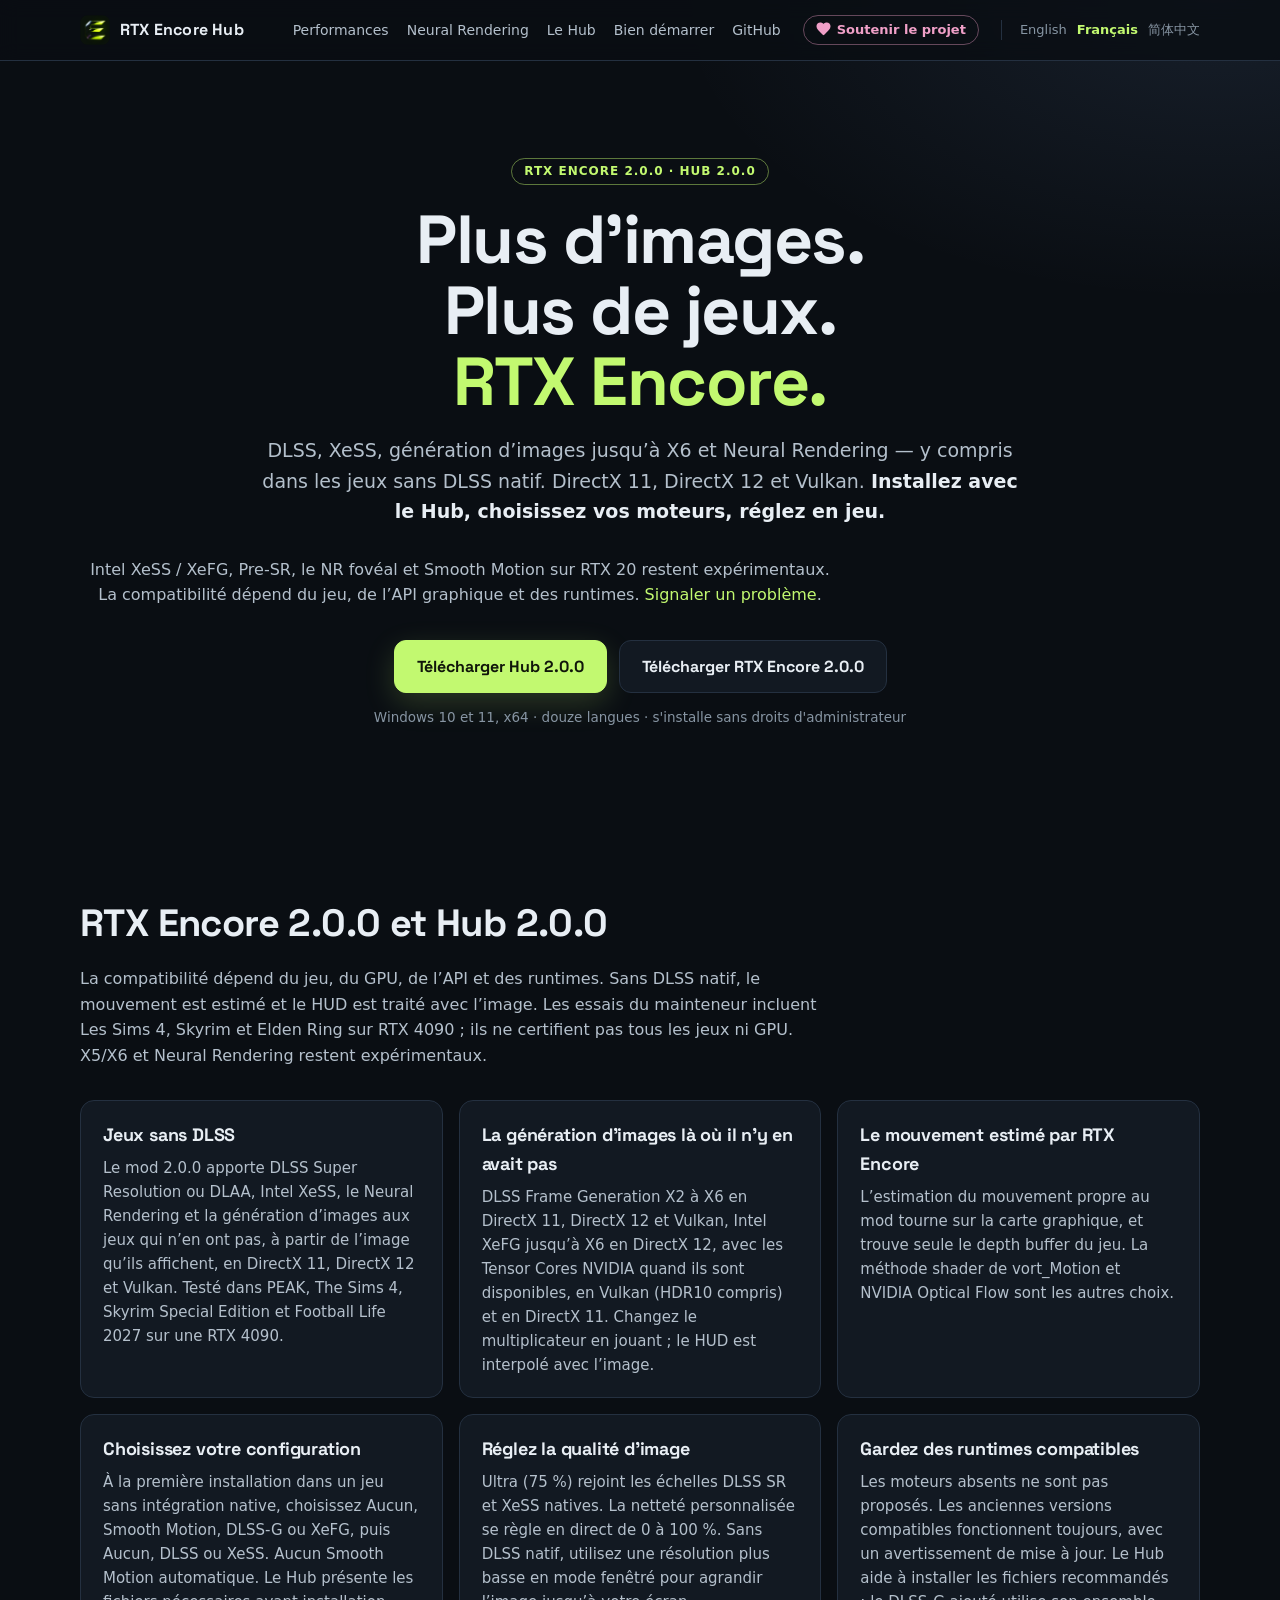
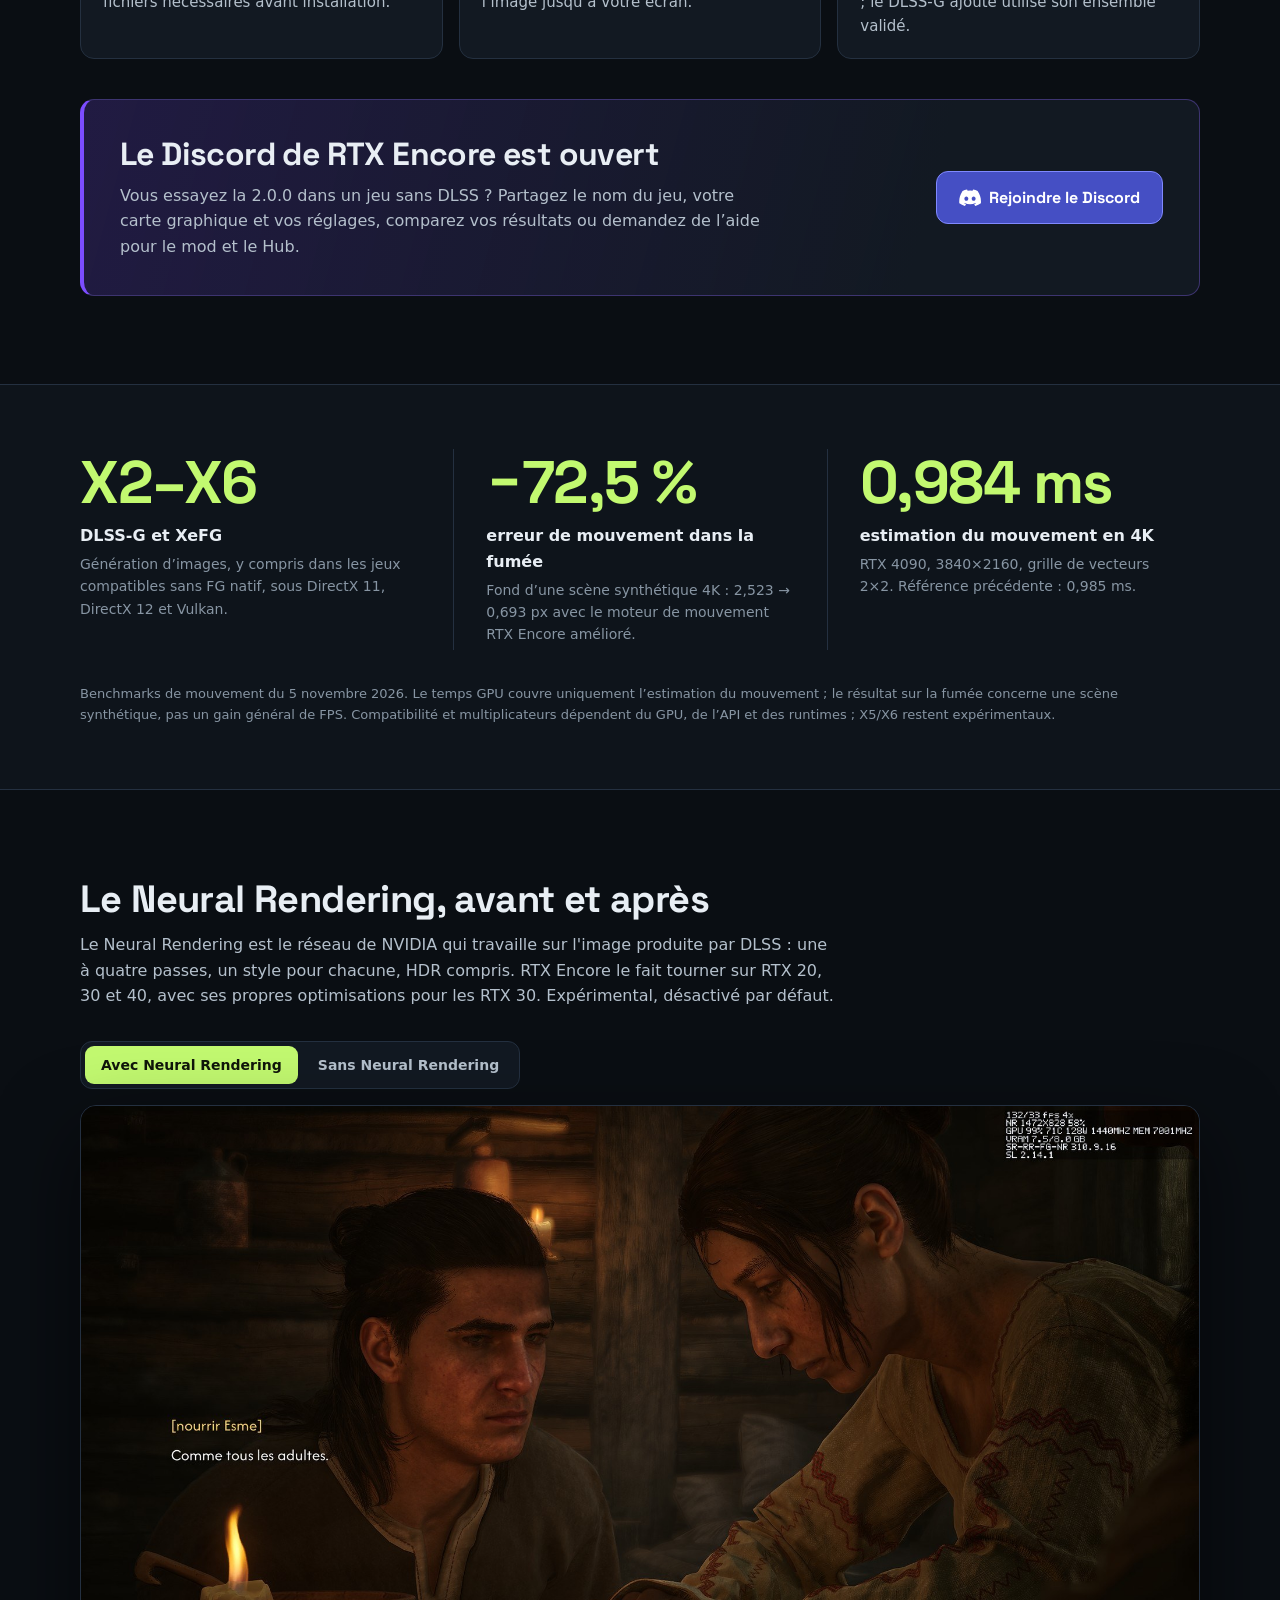
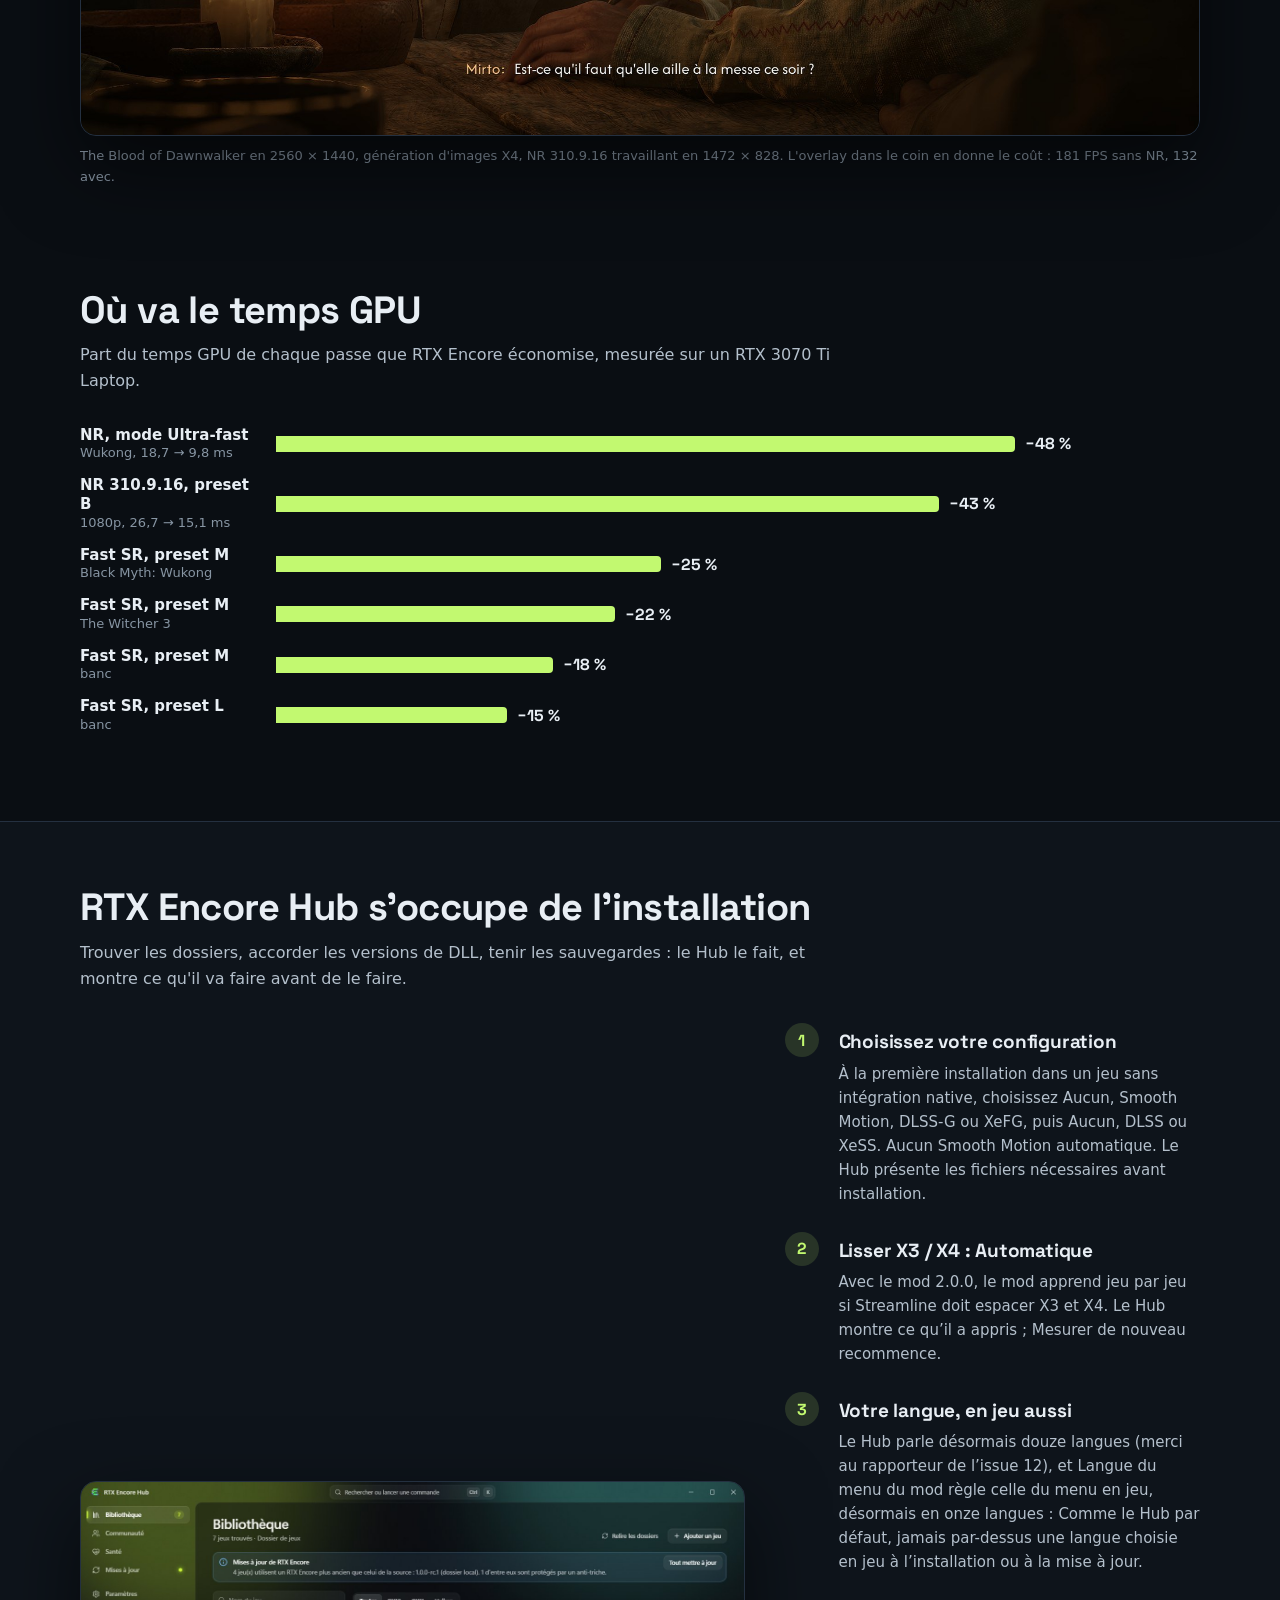
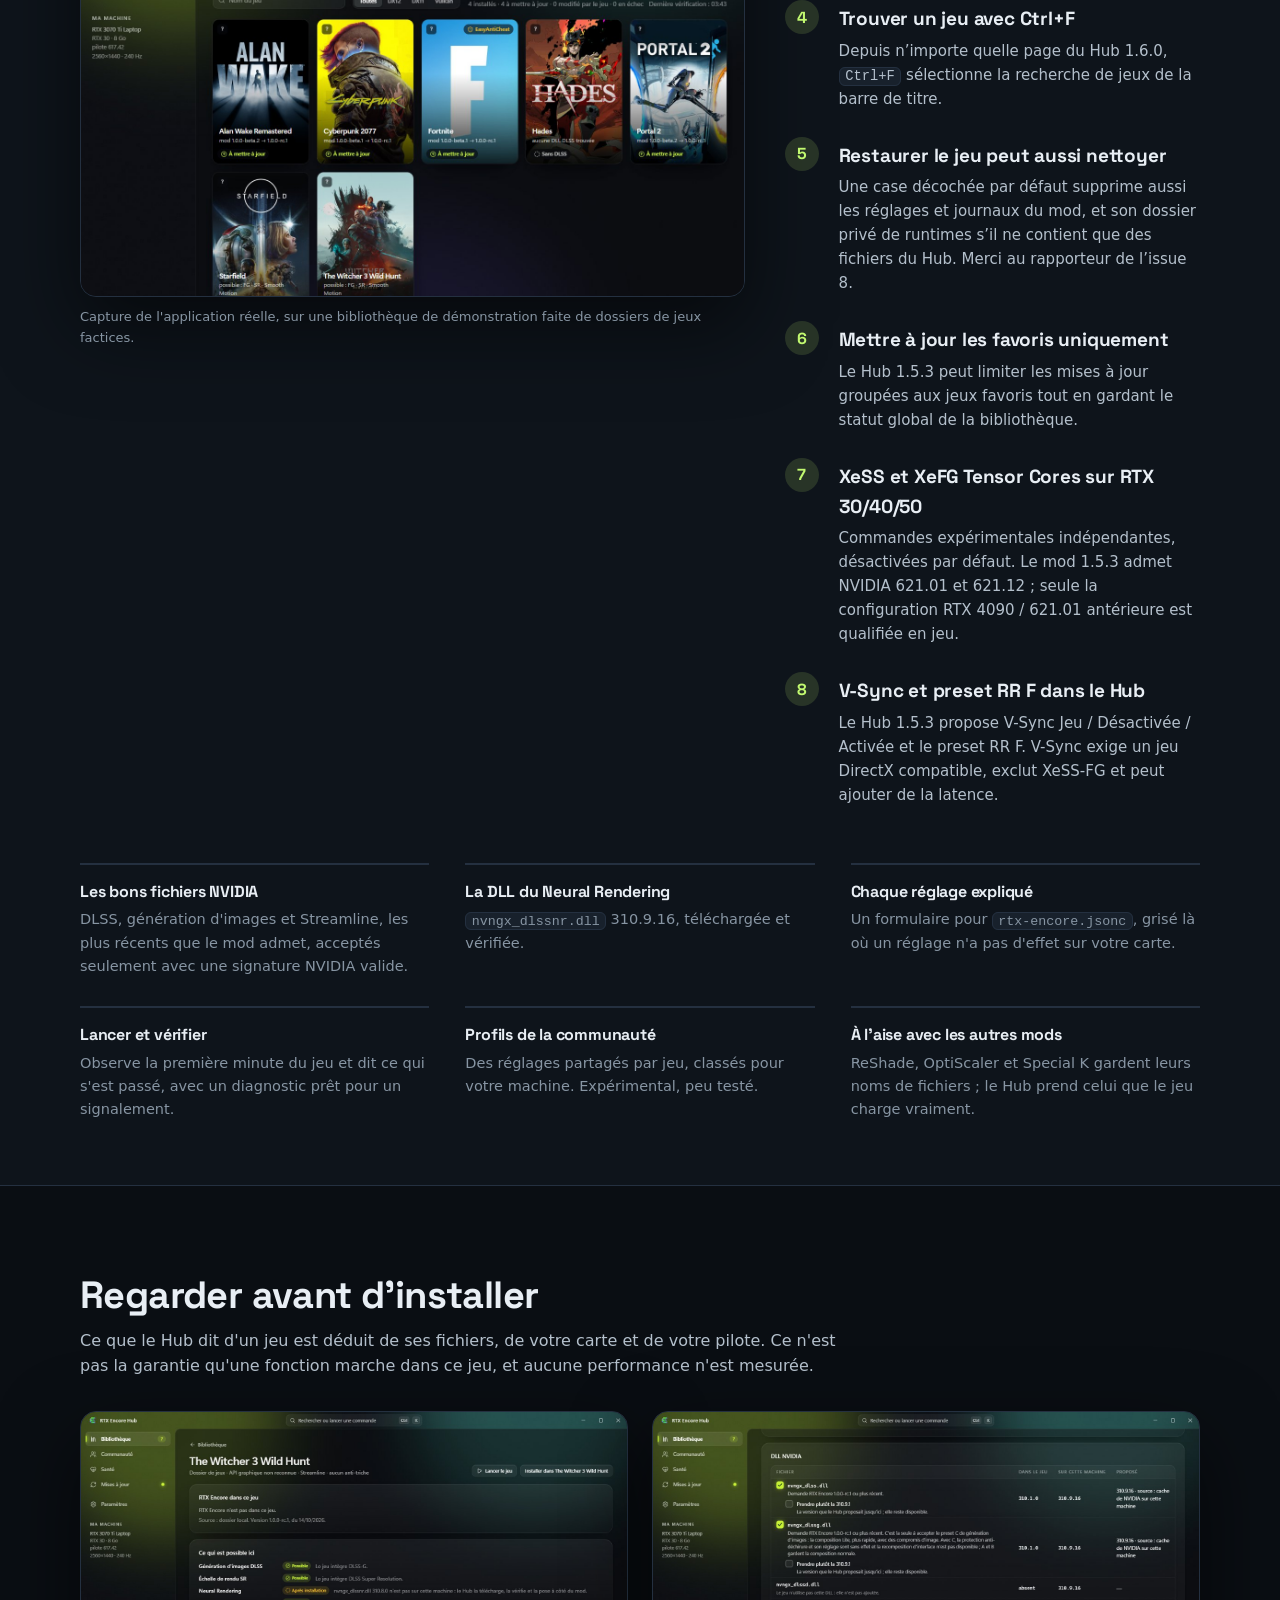
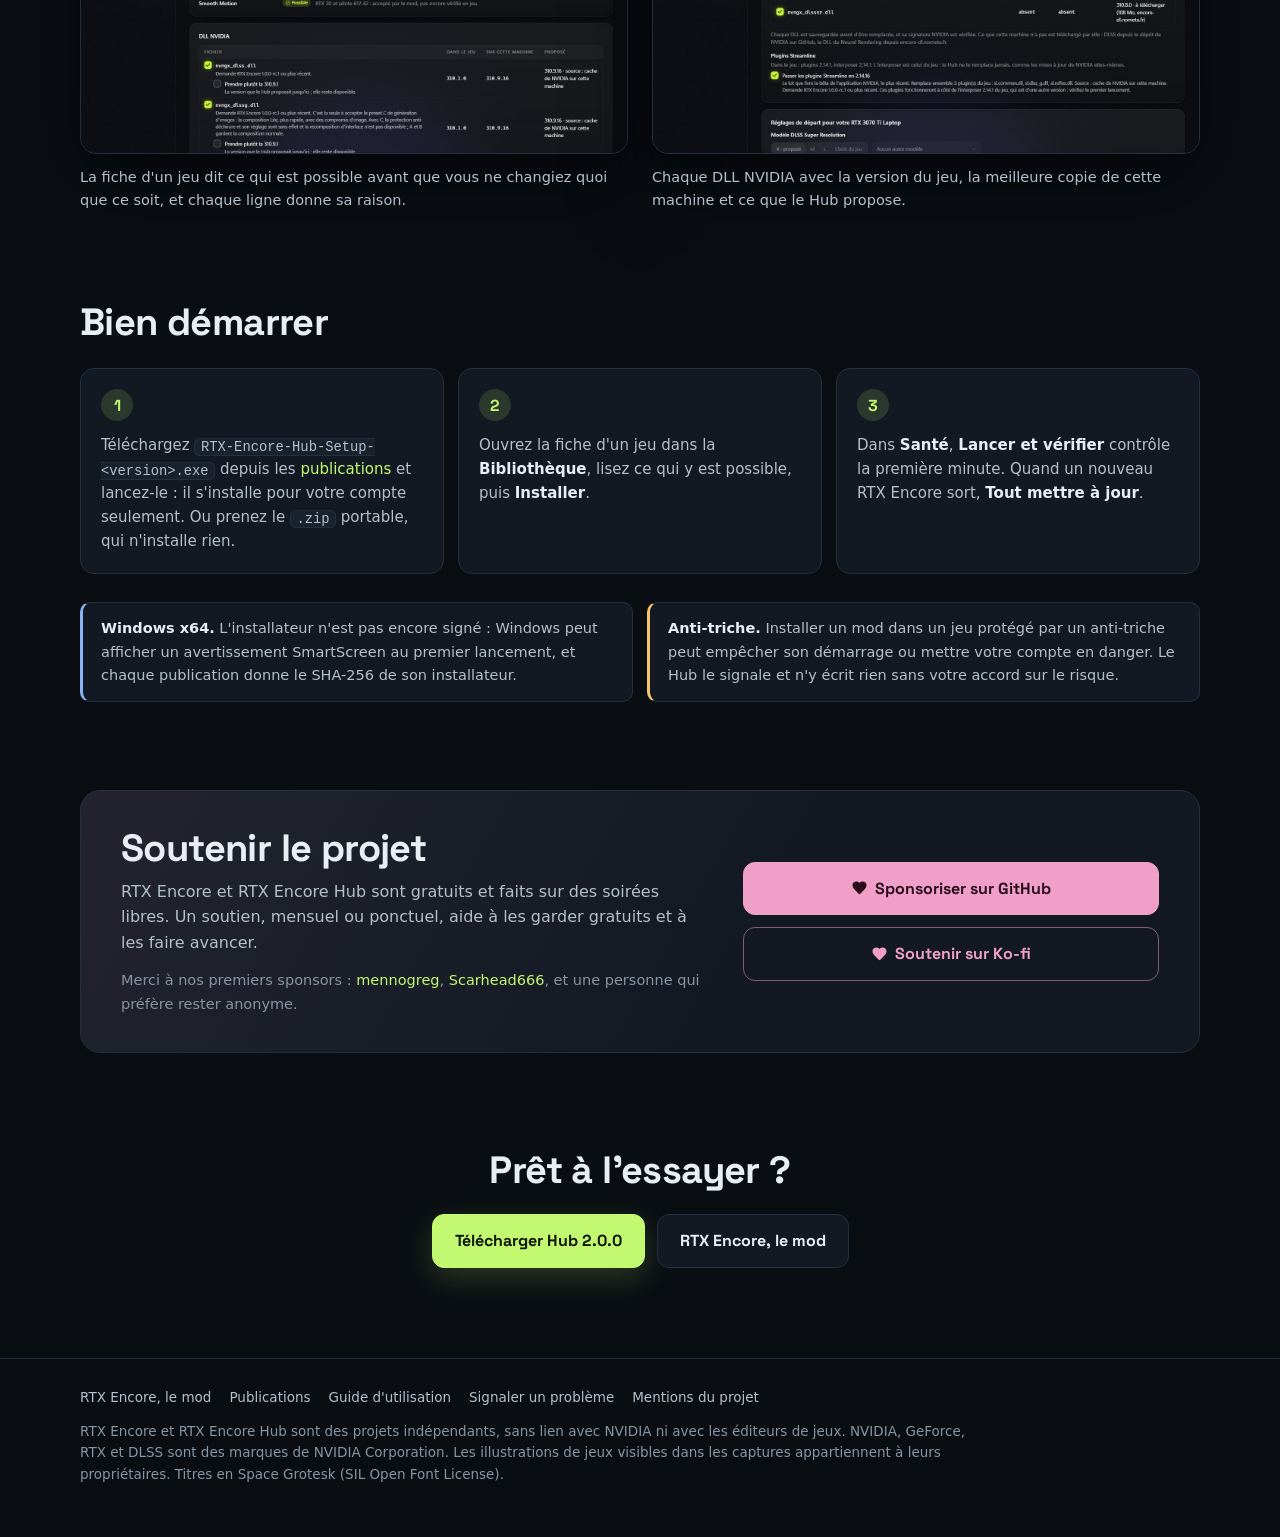
==== fr/index.html @ d3ed16f0 "Publish 2.0.0 site and current motion benchmarks" ====
<!doctype html>
<html lang="fr">
<head>
<meta charset="utf-8">
<meta name="viewport" content="width=device-width, initial-scale=1">
<title>RTX Encore 2.0.0 : DLSS, XeSS, Neural Rendering et génération d’images pour les jeux sans DLSS</title>
<meta name="description" content="RTX Encore 2.0.0 : DLSS, XeSS, Neural Rendering et génération d’images pour les jeux sans DLSS">
<link rel="canonical" href="https://silynometa.github.io/rtx-encore-hub/fr/">
<link rel="alternate" hreflang="en" href="https://silynometa.github.io/rtx-encore-hub/">
<link rel="alternate" hreflang="fr" href="https://silynometa.github.io/rtx-encore-hub/fr/">
<link rel="alternate" hreflang="zh-CN" href="https://silynometa.github.io/rtx-encore-hub/zh/">
<link rel="icon" href="../assets/favicon.ico" sizes="16x16 32x32 48x48">
<link rel="icon" type="image/png" sizes="64x64" href="../assets/logo-64.png">
<link rel="apple-touch-icon" href="../assets/apple-touch-icon.png">
<link rel="preload" href="../assets/space-grotesk.woff2" as="font" type="font/woff2" crossorigin>
<meta property="og:type" content="website">
<meta property="og:title" content="RTX Encore 2.0.0 : DLSS, XeSS, Neural Rendering et génération d’images pour les jeux sans DLSS">
<meta property="og:description" content="RTX Encore 2.0.0 : DLSS, XeSS, Neural Rendering et génération d’images pour les jeux sans DLSS">
<meta property="og:url" content="https://silynometa.github.io/rtx-encore-hub/fr/">
<meta property="og:image" content="https://silynometa.github.io/rtx-encore-hub/assets/social-card.png">
<meta property="og:image:width" content="1200">
<meta property="og:image:height" content="630">
<meta property="og:image:alt" content="RTX Encore Hub">
<meta name="twitter:card" content="summary_large_image">
<meta name="theme-color" content="#0a0e13">
<link rel="stylesheet" href="../assets/site.css">
</head>
<body>
<header class="nav"><div class="wrap">
<a class="brand" href="../fr/"><img src="../assets/logo-64.png" alt="" width="30" height="30">RTX Encore Hub</a>
<nav><a href="#perf">Performances</a><a href="#nr">Neural Rendering</a><a href="#hub">Le Hub</a><a href="#start">Bien démarrer</a><a href="https://github.com/SilyNoMeta/rtx-encore-hub">GitHub</a></nav>
<a class="nav-support" href="#support"><svg class="icon" viewBox="0 0 16 16" aria-hidden="true"><path d="M8 14.2 6.9 13.2C3 9.7.5 7.4.5 4.6.5 2.3 2.3.5 4.6.5c1.3 0 2.6.6 3.4 1.6C8.8 1.1 10.1.5 11.4.5c2.3 0 4.1 1.8 4.1 4.1 0 2.8-2.5 5.1-6.4 8.6L8 14.2Z"/></svg><span>Soutenir le projet</span></a>
<div class="langs"><a href="../" hreflang="en">English</a><a href="../fr/" hreflang="fr" aria-current="true">Français</a><a href="../zh/" hreflang="zh-CN">简体中文</a></div>
</div></header>

<main>
<div class="wrap hero">
<span class="badge">RTX Encore 2.0.0 · Hub 2.0.0</span>
<h1>Plus d’images.<br>Plus de jeux.<br><em>RTX Encore.</em></h1>
<p class="lead">DLSS, XeSS, génération d’images jusqu’à X6 et Neural Rendering — y compris dans les jeux sans DLSS natif. DirectX 11, DirectX 12 et Vulkan. <strong>Installez avec le Hub, choisissez vos moteurs, réglez en jeu.</strong></p>
<p class="sub">Intel XeSS / XeFG, Pre-SR, le NR fovéal et Smooth Motion sur RTX 20 restent expérimentaux. La compatibilité dépend du jeu, de l’API graphique et des runtimes. <a href="https://github.com/SilyNoMeta/rtx-encore/issues/new/choose">Signaler un problème</a>.</p>
<div class="actions"><a class="button primary" href="https://github.com/SilyNoMeta/rtx-encore-hub/releases/tag/v2.0.0">Télécharger Hub 2.0.0</a><a class="button" href="https://github.com/SilyNoMeta/rtx-encore/releases/tag/v2.0.0">Télécharger RTX Encore 2.0.0</a></div>
<p class="under">Windows 10 et 11, x64 · douze langues · s&#x27;installe sans droits d&#x27;administrateur</p>
</div>

<section class="news" id="features"><div class="wrap">
<h2>RTX Encore 2.0.0 et Hub 2.0.0</h2>
<p class="sub">La compatibilité dépend du jeu, du GPU, de l’API et des runtimes. Sans DLSS natif, le mouvement est estimé et le HUD est traité avec l’image. Les essais du mainteneur incluent Les Sims 4, Skyrim et Elden Ring sur RTX 4090 ; ils ne certifient pas tous les jeux ni GPU. X5/X6 et Neural Rendering restent expérimentaux.</p>
<div class="news-grid"><div class="card"><h3>Jeux sans DLSS</h3><p>Le mod 2.0.0 apporte DLSS Super Resolution ou DLAA, Intel XeSS, le Neural Rendering et la génération d’images aux jeux qui n’en ont pas, à partir de l’image qu’ils affichent, en DirectX 11, DirectX 12 et Vulkan. Testé dans PEAK, The Sims 4, Skyrim Special Edition et Football Life 2027 sur une RTX 4090.</p></div>
<div class="card"><h3>La génération d’images là où il n’y en avait pas</h3><p>DLSS Frame Generation X2 à X6 en DirectX 11, DirectX 12 et Vulkan, Intel XeFG jusqu’à X6 en DirectX 12, avec les Tensor Cores NVIDIA quand ils sont disponibles, en Vulkan (HDR10 compris) et en DirectX 11. Changez le multiplicateur en jouant ; le HUD est interpolé avec l’image.</p></div>
<div class="card"><h3>Le mouvement estimé par RTX Encore</h3><p>L’estimation du mouvement propre au mod tourne sur la carte graphique, et trouve seule le depth buffer du jeu. La méthode shader de vort_Motion et NVIDIA Optical Flow sont les autres choix.</p></div>
<div class="card"><h3>Choisissez votre configuration</h3><p>À la première installation dans un jeu sans intégration native, choisissez Aucun, Smooth Motion, DLSS-G ou XeFG, puis Aucun, DLSS ou XeSS. Aucun Smooth Motion automatique. Le Hub présente les fichiers nécessaires avant installation.</p></div>
<div class="card"><h3>Réglez la qualité d’image</h3><p>Ultra (75 %) rejoint les échelles DLSS SR et XeSS natives. La netteté personnalisée se règle en direct de 0 à 100 %. Sans DLSS natif, utilisez une résolution plus basse en mode fenêtré pour agrandir l’image jusqu’à votre écran.</p></div>
<div class="card"><h3>Gardez des runtimes compatibles</h3><p>Les moteurs absents ne sont pas proposés. Les anciennes versions compatibles fonctionnent toujours, avec un avertissement de mise à jour. Le Hub aide à installer les fichiers recommandés ; le DLSS-G ajouté utilise son ensemble validé.</p></div>
</div>
</div></section>

<section class="community wrap" aria-labelledby="community-title">
<div>
<h2 id="community-title">Le Discord de RTX Encore est ouvert</h2>
<p>Vous essayez la 2.0.0 dans un jeu sans DLSS ? Partagez le nom du jeu, votre carte graphique et vos réglages, comparez vos résultats ou demandez de l’aide pour le mod et le Hub.</p>
</div>
<a class="button discord" href="https://discord.gg/Zwmq4Xc2Br"><svg viewBox="0 0 24 24" width="22" height="22" fill="currentColor" aria-hidden="true"><path d="M20.317 4.37a19.8 19.8 0 0 0-4.885-1.515c-.21.38-.452.892-.62 1.3a18.2 18.2 0 0 0-5.42 0 14 14 0 0 0-.628-1.3 19.7 19.7 0 0 0-4.888 1.52C.785 8.95-.053 13.41.366 17.808a20 20 0 0 0 5.993 3.03c.484-.654.915-1.35 1.287-2.082a13 13 0 0 1-2.027-.966l.497-.386c3.908 1.82 8.16 1.82 12.022 0l.498.386a13 13 0 0 1-2.03.968c.372.73.802 1.427 1.287 2.08a20 20 0 0 0 5.995-3.03c.492-5.1-.84-9.52-3.571-13.438ZM8.02 15.1c-1.173 0-2.134-1.073-2.134-2.392s.94-2.394 2.134-2.394c1.205 0 2.155 1.083 2.134 2.394 0 1.32-.94 2.392-2.134 2.392Zm7.96 0c-1.173 0-2.134-1.073-2.134-2.392s.94-2.394 2.134-2.394c1.205 0 2.155 1.083 2.134 2.394 0 1.32-.93 2.392-2.134 2.392Z"/></svg>Rejoindre le Discord</a>
</section>

<section class="band" id="perf"><div class="wrap">
<div class="stats">
<div class="stat"><span class="figure">X2–X6</span><span class="unit">DLSS-G et XeFG</span><span class="context">Génération d’images, y compris dans les jeux compatibles sans FG natif, sous DirectX 11, DirectX 12 et Vulkan.</span></div>
<div class="stat"><span class="figure">−72,5 %</span><span class="unit">erreur de mouvement dans la fumée</span><span class="context">Fond d’une scène synthétique 4K : 2,523 → 0,693 px avec le moteur de mouvement RTX Encore amélioré.</span></div>
<div class="stat"><span class="figure">0,984 ms</span><span class="unit">estimation du mouvement en 4K</span><span class="context">RTX 4090, 3840×2160, grille de vecteurs 2×2. Référence précédente : 0,985 ms.</span></div>
</div>
<p class="stats-note">Benchmarks de mouvement du 5 novembre 2026. Le temps GPU couvre uniquement l’estimation du mouvement ; le résultat sur la fumée concerne une scène synthétique, pas un gain général de FPS. Compatibilité et multiplicateurs dépendent du GPU, de l’API et des runtimes ; X5/X6 restent expérimentaux.</p>
</div></section>

<section id="nr"><div class="wrap">
<h2>Le Neural Rendering, avant et après</h2>
<p class="sub">Le Neural Rendering est le réseau de NVIDIA qui travaille sur l&#x27;image produite par DLSS : une à quatre passes, un style pour chacune, HDR compris. RTX Encore le fait tourner sur RTX 20, 30 et 40, avec ses propres optimisations pour les RTX 30. Expérimental, désactivé par défaut.</p>
<div class="compare-nr">
<input type="radio" name="nr-view" id="nr-on" checked><input type="radio" name="nr-view" id="nr-off">
<div class="tabs"><label for="nr-on">Avec Neural Rendering</label><label for="nr-off">Sans Neural Rendering</label></div>
<div class="frames shot"><img class="on" src="../assets/nr-on.jpg" alt="Avec Neural Rendering" width="1920" height="1080" loading="lazy"><img class="off" src="../assets/nr-off.jpg" alt="Sans Neural Rendering" width="1920" height="1080" loading="lazy"></div>
<p class="caption">The Blood of Dawnwalker en 2560 × 1440, génération d&#x27;images X4, NR 310.9.16 travaillant en 1472 × 828. L&#x27;overlay dans le coin en donne le coût : 181 FPS sans NR, 132 avec.</p>
</div>
</div></section>

<section><div class="wrap">
<h2>Où va le temps GPU</h2>
<p class="sub">Part du temps GPU de chaque passe que RTX Encore économise, mesurée sur un RTX 3070 Ti Laptop.</p>
<div class="chart" role="img" aria-label="Graphique en barres du temps GPU économisé par optimisation, en pourcentage.">
<div class="c-row" title="NR, mode Ultra-fast, Wukong, 18,7 → 9,8 ms: −48 %"><div class="c-label"><span class="c-name">NR, mode Ultra-fast</span><span class="c-where">Wukong, 18,7 → 9,8 ms</span></div><div class="c-track"><span class="c-bar" style="width:80.0%"></span><span class="c-value">−48 %</span></div></div>
<div class="c-row" title="NR 310.9.16, preset B, 1080p, 26,7 → 15,1 ms: −43 %"><div class="c-label"><span class="c-name">NR 310.9.16, preset B</span><span class="c-where">1080p, 26,7 → 15,1 ms</span></div><div class="c-track"><span class="c-bar" style="width:71.7%"></span><span class="c-value">−43 %</span></div></div>
<div class="c-row" title="Fast SR, preset M, Black Myth: Wukong: −25 %"><div class="c-label"><span class="c-name">Fast SR, preset M</span><span class="c-where">Black Myth: Wukong</span></div><div class="c-track"><span class="c-bar" style="width:41.7%"></span><span class="c-value">−25 %</span></div></div>
<div class="c-row" title="Fast SR, preset M, The Witcher 3: −22 %"><div class="c-label"><span class="c-name">Fast SR, preset M</span><span class="c-where">The Witcher 3</span></div><div class="c-track"><span class="c-bar" style="width:36.7%"></span><span class="c-value">−22 %</span></div></div>
<div class="c-row" title="Fast SR, preset M, banc: −18 %"><div class="c-label"><span class="c-name">Fast SR, preset M</span><span class="c-where">banc</span></div><div class="c-track"><span class="c-bar" style="width:30.0%"></span><span class="c-value">−18 %</span></div></div>
<div class="c-row" title="Fast SR, preset L, banc: −15 %"><div class="c-label"><span class="c-name">Fast SR, preset L</span><span class="c-where">banc</span></div><div class="c-track"><span class="c-bar" style="width:25.0%"></span><span class="c-value">−15 %</span></div></div>
</div>
</div></section>

<section class="band" id="hub"><div class="wrap">
<h2>RTX Encore Hub s&#x27;occupe de l&#x27;installation</h2>
<p class="sub">Trouver les dossiers, accorder les versions de DLL, tenir les sauvegardes : le Hub le fait, et montre ce qu&#x27;il va faire avant de le faire.</p>
<div class="hub">
<figure><div class="shot"><img src="../assets/library.fr.jpg" alt="La bibliothèque du Hub, avec l&#x27;état de chaque installation et le bandeau des mises à jour" width="1440" height="900" loading="lazy"></div><figcaption>Capture de l&#x27;application réelle, sur une bibliothèque de démonstration faite de dossiers de jeux factices.</figcaption></figure>
<ol class="points">
<li><h3>Choisissez votre configuration</h3><p>À la première installation dans un jeu sans intégration native, choisissez Aucun, Smooth Motion, DLSS-G ou XeFG, puis Aucun, DLSS ou XeSS. Aucun Smooth Motion automatique. Le Hub présente les fichiers nécessaires avant installation.</p></li>
<li><h3>Lisser X3 / X4 : Automatique</h3><p>Avec le mod 2.0.0, le mod apprend jeu par jeu si Streamline doit espacer X3 et X4. Le Hub montre ce qu’il a appris ; Mesurer de nouveau recommence.</p></li>
<li><h3>Votre langue, en jeu aussi</h3><p>Le Hub parle désormais douze langues (merci au rapporteur de l’issue 12), et Langue du menu du mod règle celle du menu en jeu, désormais en onze langues : Comme le Hub par défaut, jamais par-dessus une langue choisie en jeu à l’installation ou à la mise à jour.</p></li>
<li><h3>Trouver un jeu avec Ctrl+F</h3><p>Depuis n’importe quelle page du Hub 1.6.0, <code>Ctrl+F</code> sélectionne la recherche de jeux de la barre de titre.</p></li>
<li><h3>Restaurer le jeu peut aussi nettoyer</h3><p>Une case décochée par défaut supprime aussi les réglages et journaux du mod, et son dossier privé de runtimes s’il ne contient que des fichiers du Hub. Merci au rapporteur de l’issue 8.</p></li>
<li><h3>Mettre à jour les favoris uniquement</h3><p>Le Hub 1.5.3 peut limiter les mises à jour groupées aux jeux favoris tout en gardant le statut global de la bibliothèque.</p></li>
<li><h3>XeSS et XeFG Tensor Cores sur RTX 30/40/50</h3><p>Commandes expérimentales indépendantes, désactivées par défaut. Le mod 1.5.3 admet NVIDIA 621.01 et 621.12 ; seule la configuration RTX 4090 / 621.01 antérieure est qualifiée en jeu.</p></li>
<li><h3>V-Sync et preset RR F dans le Hub</h3><p>Le Hub 1.5.3 propose V-Sync Jeu / Désactivée / Activée et le preset RR F. V-Sync exige un jeu DirectX compatible, exclut XeSS-FG et peut ajouter de la latence.</p></li>
</ol>
</div>
<div class="more">
<div><h3>Les bons fichiers NVIDIA</h3><p>DLSS, génération d'images et Streamline, les plus récents que le mod admet, acceptés seulement avec une signature NVIDIA valide.</p></div>
<div><h3>La DLL du Neural Rendering</h3><p><code>nvngx_dlssnr.dll</code> 310.9.16, téléchargée et vérifiée.</p></div>
<div><h3>Chaque réglage expliqué</h3><p>Un formulaire pour <code>rtx-encore.jsonc</code>, grisé là où un réglage n'a pas d'effet sur votre carte.</p></div>
<div><h3>Lancer et vérifier</h3><p>Observe la première minute du jeu et dit ce qui s'est passé, avec un diagnostic prêt pour un signalement.</p></div>
<div><h3>Profils de la communauté</h3><p>Des réglages partagés par jeu, classés pour votre machine. Expérimental, peu testé.</p></div>
<div><h3>À l&#x27;aise avec les autres mods</h3><p>ReShade, OptiScaler et Special K gardent leurs noms de fichiers ; le Hub prend celui que le jeu charge vraiment.</p></div>
</div>
</div></section>

<section id="look"><div class="wrap">
<h2>Regarder avant d&#x27;installer</h2>
<p class="sub">Ce que le Hub dit d&#x27;un jeu est déduit de ses fichiers, de votre carte et de votre pilote. Ce n&#x27;est pas la garantie qu&#x27;une fonction marche dans ce jeu, et aucune performance n&#x27;est mesurée.</p>
<div class="look">
<figure><div class="shot"><img src="../assets/game-inspection.fr.jpg" alt="La fiche d&#x27;un jeu dit ce qui est possible avant que vous ne changiez quoi que ce soit, et chaque ligne donne sa raison." width="1440" height="900" loading="lazy"></div><figcaption>La fiche d&#x27;un jeu dit ce qui est possible avant que vous ne changiez quoi que ce soit, et chaque ligne donne sa raison.</figcaption></figure>
<figure><div class="shot"><img src="../assets/nvidia-files.fr.jpg" alt="Chaque DLL NVIDIA avec la version du jeu, la meilleure copie de cette machine et ce que le Hub propose." width="1440" height="900" loading="lazy"></div><figcaption>Chaque DLL NVIDIA avec la version du jeu, la meilleure copie de cette machine et ce que le Hub propose.</figcaption></figure>
</div>
</div></section>

<section id="start"><div class="wrap">
<h2>Bien démarrer</h2>
<ol class="steps">
<li><span>Téléchargez <code>RTX-Encore-Hub-Setup-&lt;version&gt;.exe</code> depuis les <a href="https://github.com/SilyNoMeta/rtx-encore-hub/releases">publications</a> et lancez-le : il s'installe pour votre compte seulement. Ou prenez le <code>.zip</code> portable, qui n'installe rien.</span></li>
<li><span>Ouvrez la fiche d'un jeu dans la <strong>Bibliothèque</strong>, lisez ce qui y est possible, puis <strong>Installer</strong>.</span></li>
<li><span>Dans <strong>Santé</strong>, <strong>Lancer et vérifier</strong> contrôle la première minute. Quand un nouveau RTX Encore sort, <strong>Tout mettre à jour</strong>.</span></li>
</ol>
<div class="notes">
<div class="note "><strong>Windows x64.</strong> L'installateur n'est pas encore signé : Windows peut afficher un avertissement SmartScreen au premier lancement, et chaque publication donne le SHA-256 de son installateur.</div>
<div class="note warn"><strong>Anti-triche.</strong> Installer un mod dans un jeu protégé par un anti-triche peut empêcher son démarrage ou mettre votre compte en danger. Le Hub le signale et n'y écrit rien sans votre accord sur le risque.</div>
</div>
</div></section>

<section id="support"><div class="wrap">
<div class="support">
<div>
<h2>Soutenir le projet</h2>
<p>RTX Encore et RTX Encore Hub sont gratuits et faits sur des soirées libres. Un soutien, mensuel ou ponctuel, aide à les garder gratuits et à les faire avancer.</p>
<p class="thanks">Merci à nos premiers sponsors : <a href="https://github.com/mennogreg">mennogreg</a>, <a href="https://github.com/Scarhead666">Scarhead666</a>, et une personne qui préfère rester anonyme.</p>
</div>
<div class="support-actions"><a class="button sponsor" href="https://github.com/sponsors/SilyNoMeta"><svg class="icon" viewBox="0 0 16 16" aria-hidden="true"><path d="M8 14.2 6.9 13.2C3 9.7.5 7.4.5 4.6.5 2.3 2.3.5 4.6.5c1.3 0 2.6.6 3.4 1.6C8.8 1.1 10.1.5 11.4.5c2.3 0 4.1 1.8 4.1 4.1 0 2.8-2.5 5.1-6.4 8.6L8 14.2Z"/></svg>Sponsoriser sur GitHub</a><a class="button kofi" href="https://ko-fi.com/silynometa"><svg class="icon" viewBox="0 0 16 16" aria-hidden="true"><path d="M8 14.2 6.9 13.2C3 9.7.5 7.4.5 4.6.5 2.3 2.3.5 4.6.5c1.3 0 2.6.6 3.4 1.6C8.8 1.1 10.1.5 11.4.5c2.3 0 4.1 1.8 4.1 4.1 0 2.8-2.5 5.1-6.4 8.6L8 14.2Z"/></svg>Soutenir sur Ko-fi</a></div>
</div>
</div></section>

<div class="wrap cta">
<h2>Prêt à l&#x27;essayer ?</h2>
<div class="actions"><a class="button primary" href="https://github.com/SilyNoMeta/rtx-encore-hub/releases/tag/v2.0.0">Télécharger Hub 2.0.0</a><a class="button" href="https://github.com/SilyNoMeta/rtx-encore">RTX Encore, le mod</a></div>
</div>
</main>

<footer><div class="wrap">
<div class="links"><a href="https://github.com/SilyNoMeta/rtx-encore">RTX Encore, le mod</a><a href="https://github.com/SilyNoMeta/rtx-encore-hub/releases">Publications</a><a href="https://github.com/SilyNoMeta/rtx-encore-hub/blob/main/docs/USER-GUIDE.fr.md">Guide d&#x27;utilisation</a><a href="https://github.com/SilyNoMeta/rtx-encore-hub/issues/new/choose">Signaler un problème</a><a href="https://github.com/SilyNoMeta/rtx-encore-hub/blob/main/docs/NOTICES.fr.md">Mentions du projet</a></div>
<p>RTX Encore et RTX Encore Hub sont des projets indépendants, sans lien avec NVIDIA ni avec les éditeurs de jeux. NVIDIA, GeForce, RTX et DLSS sont des marques de NVIDIA Corporation. Les illustrations de jeux visibles dans les captures appartiennent à leurs propriétaires. Titres en Space Grotesk (SIL Open Font License).</p>
</div></footer>
</body>
</html>
---- assets/site.css ----
@font-face {
  font-family: "Space Grotesk";
  src: url("space-grotesk.woff2") format("woff2");
  font-weight: 300 700;
  font-display: swap;
  unicode-range: U+0000-00FF, U+0131, U+0152-0153, U+02BB-02BC, U+02C6, U+02DA, U+02DC, U+0304, U+0308, U+0329, U+2000-206F, U+20AC, U+2122, U+2191, U+2193, U+2212, U+2215, U+FEFF, U+FFFD;
}

:root {
  --bg: #0a0e13;
  --band: #0e141b;
  --panel: #121922;
  --panel-2: #18212c;
  --line: #243040;
  --ink: #e8eef4;
  --ink-2: #b4c0cc;
  --ink-3: #8795a3;
  --lime: #c2f970;
  --lime-ink: #10160a;
  --blue: #8ab4f8;
  --warn: #f5c56b;
  --radius: 14px;
  --display: "Space Grotesk", "Segoe UI", system-ui, -apple-system, "PingFang SC", "Microsoft YaHei", sans-serif;
}

* { box-sizing: border-box; }
html { scroll-behavior: smooth; }
body {
  margin: 0;
  background: radial-gradient(1200px 600px at 12% -10%, rgba(194, 249, 112, 0.13), transparent 60%),
    radial-gradient(900px 500px at 95% 0%, rgba(138, 180, 248, 0.10), transparent 60%), var(--bg);
  background-repeat: no-repeat;
  color: var(--ink);
  font: 16px/1.6 "Segoe UI", system-ui, -apple-system, "PingFang SC", "Microsoft YaHei", Roboto, sans-serif;
  -webkit-font-smoothing: antialiased;
}
a { color: var(--lime); text-decoration: none; }
a:hover { text-decoration: underline; }
img { max-width: 100%; height: auto; display: block; }
code { font: 0.92em/1.4 "Cascadia Mono", Consolas, monospace; background: var(--panel-2); border: 1px solid var(--line); border-radius: 6px; padding: 0.05em 0.4em; }
h1, h2, h3, .brand, .figure, .button { font-family: var(--display); }

.wrap { width: min(1120px, 100% - 40px); margin: 0 auto; }

.nav { position: sticky; top: 0; z-index: 5; backdrop-filter: blur(10px); background: rgba(10, 14, 19, 0.78); border-bottom: 1px solid var(--line); }
.nav .wrap { display: flex; align-items: center; gap: 22px; height: 60px; }
.brand { display: flex; align-items: center; gap: 10px; color: var(--ink); font-weight: 700; letter-spacing: 0.2px; white-space: nowrap; }
section[id] { scroll-margin-top: 64px; }
.brand:hover { text-decoration: none; }
.brand img { width: 30px; height: 30px; border-radius: 8px; }
.nav nav { display: flex; gap: 18px; margin-left: auto; flex-wrap: wrap; }
.nav nav a { color: var(--ink-2); font-size: 14px; }
.nav nav a:hover { color: var(--ink); text-decoration: none; }
.langs { display: flex; gap: 10px; font-size: 13px; white-space: nowrap; padding-left: 18px; border-left: 1px solid var(--line); }
.langs a { color: var(--ink-3); }
.langs a[aria-current="true"] { color: var(--lime); font-weight: 600; }

.hero { padding: 96px 0 72px; text-align: center; }
.badge { display: inline-block; border: 1px solid rgba(194, 249, 112, 0.45); color: var(--lime); border-radius: 999px; padding: 3px 12px; font-size: 12px; font-weight: 600; letter-spacing: 1px; text-transform: uppercase; }
.hero h1 { font-size: clamp(36px, 6.4vw, 68px); line-height: 1.04; margin: 20px auto 18px; letter-spacing: -1.5px; max-width: 980px; font-weight: 700; }
.hero h1 em { font-style: normal; color: var(--lime); }
.lead { color: var(--ink-2); font-size: clamp(16px, 2.2vw, 19px); max-width: 780px; margin: 0 auto 30px; }
.lead strong { color: var(--ink); }
.actions { display: flex; gap: 12px; justify-content: center; flex-wrap: wrap; }
.button { display: inline-flex; align-items: center; gap: 8px; border-radius: 12px; padding: 13px 22px; font-weight: 700; font-size: 16px; border: 1px solid var(--line); color: var(--ink); background: var(--panel); }
.button:hover { text-decoration: none; border-color: #3a4a5e; }
.button.primary { background: var(--lime); color: var(--lime-ink); border-color: var(--lime); box-shadow: 0 10px 30px rgba(194, 249, 112, 0.18); }
.button.primary:hover { filter: brightness(1.06); }
.under { color: var(--ink-3); font-size: 13.5px; margin-top: 14px; }
.shot { border: 1px solid var(--line); border-radius: 16px; overflow: hidden; box-shadow: 0 30px 80px rgba(0, 0, 0, 0.55); background: var(--panel); }
.caption, figcaption { color: var(--ink-3); font-size: 13px; margin-top: 10px; }

section { padding: 88px 0 0; }
section.band { background: var(--band); border-top: 1px solid var(--line); border-bottom: 1px solid var(--line); padding: 64px 0; margin-top: 88px; }
section.band + section { padding-top: 88px; }
.hero + section.band { margin-top: 0; }
h2 { font-size: clamp(26px, 3.6vw, 38px); line-height: 1.15; margin: 0 0 10px; letter-spacing: -0.6px; font-weight: 700; }
h3 { letter-spacing: -0.2px; }
.sub { color: var(--ink-2); margin: 0 0 32px; max-width: 760px; }

.community {
  display: flex;
  flex-wrap: wrap;
  align-items: center;
  justify-content: space-between;
  gap: 20px 32px;
  margin-top: 40px;
  padding: clamp(20px, 4vw, 36px);
  /* The violet of the logo's farthest echo (#7c4dff); the button keeps Discord's own colour. */
  border: 1px solid #3d3470;
  border-inline-start: 4px solid #7c4dff;
  border-radius: var(--radius);
  background: linear-gradient(105deg, rgba(124, 77, 255, 0.2), var(--panel) 75%);
}
.community > div { flex: 1 1 400px; }
.community h2 { font-size: clamp(23px, 3.2vw, 32px); }
.community p { color: var(--ink-2); margin: 0; max-width: 63ch; }
.button.discord { background: #454fc4; border-color: #8089ff; color: #fff; }
.button.discord:hover { background: #505bd1; border-color: #b4baff; }
.button.discord:focus-visible { outline: 2px solid #b4baff; outline-offset: 4px; }
.button.discord svg { flex: none; }

/* The figures: one strip, three numbers, no boxes. */
.stats { display: grid; grid-template-columns: repeat(3, 1fr); gap: 0; }
.stat { padding: 4px 32px; border-left: 1px solid var(--line); display: flex; flex-direction: column; }
.stat:first-child { border-left: 0; padding-left: 0; }
.figure { color: var(--lime); font-size: clamp(38px, 5.4vw, 60px); font-weight: 700; line-height: 1; letter-spacing: -1.5px; white-space: nowrap; }
.unit { color: var(--ink); font-weight: 600; margin-top: 10px; }
.context { color: var(--ink-3); font-size: 14px; margin-top: 4px; }
.stats-note { color: var(--ink-3); font-size: 13px; margin: 34px 0 0; }

/* Neural Rendering before and after: two radio buttons pick the frame, no script. */
.compare-nr > input { position: absolute; opacity: 0; pointer-events: none; }
.tabs { display: inline-flex; gap: 4px; padding: 4px; border: 1px solid var(--line); border-radius: 12px; background: var(--panel); margin-bottom: 16px; }
.tabs label { padding: 8px 16px; border-radius: 9px; color: var(--ink-2); font-weight: 600; font-size: 14px; cursor: pointer; }
#nr-on:checked ~ .tabs label[for="nr-on"], #nr-off:checked ~ .tabs label[for="nr-off"] { background: var(--lime); color: var(--lime-ink); }
#nr-on:focus-visible ~ .tabs label[for="nr-on"], #nr-off:focus-visible ~ .tabs label[for="nr-off"] { outline: 2px solid var(--blue); outline-offset: 2px; }
.frames { position: relative; }
.frames .off { position: absolute; inset: 0; width: 100%; height: 100%; object-fit: cover; opacity: 0; transition: opacity 0.25s; }
#nr-off:checked ~ .frames .off { opacity: 1; }
.frames.pending { aspect-ratio: 16 / 9; display: grid; place-items: center; border: 1px dashed var(--line); border-radius: 16px; color: var(--ink-3); background: repeating-linear-gradient(135deg, transparent 0 14px, rgba(255, 255, 255, 0.015) 14px 28px); }

/* The chart and what is new, side by side. */
.split { display: grid; grid-template-columns: 1.25fr 1fr; gap: 56px; align-items: start; }
.chart { display: grid; gap: 14px; }
.c-row { display: grid; grid-template-columns: 180px 1fr; gap: 16px; align-items: center; }
.c-label { display: flex; flex-direction: column; line-height: 1.3; }
.c-name { color: var(--ink); font-size: 15px; font-weight: 600; }
.c-where { color: var(--ink-3); font-size: 13px; }
.c-track { display: flex; align-items: center; gap: 10px; }
.c-bar { display: block; height: 16px; background: var(--lime); border-radius: 0 4px 4px 0; }
.c-value { color: var(--ink); font: 700 16px var(--display); white-space: nowrap; }
.c-row:hover .c-bar { background: #d6ff9c; }
.news h2 { margin-bottom: 20px; }
.news-grid { display: grid; grid-template-columns: repeat(3, minmax(0, 1fr)); gap: 16px; }
.news-grid .card + .card { margin-top: 0; }
.card { border: 1px solid var(--line); border-radius: var(--radius); background: var(--panel); padding: 20px 22px; }
.card + .card { margin-top: 14px; }
.card h3 { margin: 0 0 6px; font-size: 18px; }
.card p { margin: 0; color: var(--ink-2); font-size: 15px; }
.card b, .points b { color: var(--lime); font-weight: 600; }

/* The Hub: its capture large, three points beside it, the rest as a plain list. */
.hub { display: grid; grid-template-columns: 1.6fr 1fr; gap: 40px; align-items: center; }
.hub figure { margin: 0; }
.points { list-style: none; counter-reset: point; margin: 0; padding: 0; display: grid; gap: 26px; }
.points li { counter-increment: point; display: grid; grid-template-columns: 40px 1fr; column-gap: 14px; }
.points li::before { content: counter(point); grid-row: span 2; display: grid; place-items: center; width: 34px; height: 34px; border-radius: 50%; background: rgba(194, 249, 112, 0.14); color: var(--lime); font: 700 16px var(--display); }
.points h3 { margin: 4px 0 4px; font-size: 19px; }
.points p { margin: 0; color: var(--ink-2); font-size: 15px; }
.more { display: grid; grid-template-columns: repeat(3, 1fr); gap: 28px 36px; margin-top: 56px; }
.more div { border-top: 2px solid var(--line); padding-top: 14px; }
.more h3 { margin: 0 0 4px; font-size: 16px; }
.more p { margin: 0; color: var(--ink-3); font-size: 14.5px; }

.look { display: grid; grid-template-columns: 1fr 1fr; gap: 24px; }
.look figure { margin: 0; }
.look figcaption { color: var(--ink-2); font-size: 14.5px; margin-top: 12px; }

.steps { counter-reset: step; display: grid; grid-template-columns: repeat(3, 1fr); gap: 14px; padding: 0; margin: 24px 0 0; list-style: none; }
.steps li { counter-increment: step; border: 1px solid var(--line); border-radius: var(--radius); background: var(--panel); padding: 20px; color: var(--ink-2); font-size: 15px; }
.steps li::before { content: counter(step); display: grid; place-items: center; width: 32px; height: 32px; margin-bottom: 12px; border-radius: 50%; background: rgba(194, 249, 112, 0.14); color: var(--lime); font: 700 16px var(--display); }
.steps strong { color: var(--ink); }

.notes { display: grid; grid-template-columns: repeat(auto-fit, minmax(300px, 1fr)); gap: 14px; margin-top: 28px; }
.note { border: 1px solid var(--line); border-left: 3px solid var(--blue); border-radius: 10px; background: var(--panel); padding: 14px 18px; color: var(--ink-2); font-size: 14.5px; }
.note.warn { border-left-color: var(--warn); }
.note strong { color: var(--ink); }

/* Support: the sponsor pill in the bar, and one panel before the last call. */
.icon { width: 15px; height: 15px; fill: currentColor; flex: none; }
.nav-support { display: inline-flex; align-items: center; gap: 6px; color: #f0a0c8; border: 1px solid rgba(240, 160, 200, 0.4); border-radius: 999px; padding: 4px 12px; font-size: 13px; font-weight: 600; white-space: nowrap; }
.nav-support:hover { text-decoration: none; background: rgba(240, 160, 200, 0.1); }
.support { display: grid; grid-template-columns: 1.4fr 1fr; gap: 40px; align-items: center; border: 1px solid var(--line); border-radius: 20px; padding: 36px 40px; background: linear-gradient(120deg, rgba(240, 160, 200, 0.08), transparent 60%), var(--panel); }
.support h2 { margin-bottom: 8px; }
.support p { margin: 0; color: var(--ink-2); }
.support .thanks { margin-top: 14px; color: var(--ink-3); font-size: 14.5px; }
.support .thanks strong { color: var(--ink); }
.support-actions { display: flex; flex-direction: column; gap: 12px; }
.support-actions .button { justify-content: center; }
.button.sponsor { background: #f0a0c8; border-color: #f0a0c8; color: #2a0d1c; }
.button.kofi { background: transparent; border-color: rgba(240, 160, 200, 0.5); color: #f0a0c8; }
.button.sponsor:hover, .button.kofi:hover { filter: brightness(1.08); }

.cta { text-align: center; padding: 96px 0 30px; }
.cta h2 { margin-bottom: 22px; }

footer { border-top: 1px solid var(--line); margin-top: 60px; padding: 28px 0 46px; color: var(--ink-3); font-size: 13.5px; }
footer .links { display: flex; flex-wrap: wrap; gap: 8px 18px; margin-bottom: 12px; }
footer .links a { color: var(--ink-2); }
footer p { margin: 6px 0; max-width: 900px; }

@media (max-width: 920px) {
  .news-grid { grid-template-columns: repeat(2, minmax(0, 1fr)); }
  .split, .hub, .support { grid-template-columns: 1fr; gap: 28px; }
  .support { padding: 28px 24px; }
  .more { grid-template-columns: repeat(2, 1fr); }
  .steps { grid-template-columns: 1fr; }
}

@media (max-width: 720px) {
  .news-grid { grid-template-columns: 1fr; }
  .nav nav { display: none; }
  .nav .wrap { gap: 10px; }
  .brand { gap: 8px; font-size: 15px; }
  .langs { gap: 8px; font-size: 12px; }
  .nav-support { margin-left: auto; padding: 4px 9px; }
  .nav-support span { display: none; }
  .langs { border-left: 0; padding-left: 0; }
  .hero { padding: 56px 0 48px; }
  section { padding-top: 64px; }
  section.band { margin-top: 64px; padding: 44px 0; }
  .stats { grid-template-columns: 1fr; gap: 28px; }
  .stat { border-left: 0; padding: 0; }
  .look, .more { grid-template-columns: 1fr; }
  .tabs { display: flex; }
  .tabs label { flex: 1; text-align: center; padding: 8px 10px; }
  .c-row { grid-template-columns: 128px 1fr; gap: 12px; }
  .c-name { font-size: 14px; }
  .c-where { font-size: 12.5px; }
  .frames.pending { padding: 20px; text-align: center; }
}

@media (max-width: 400px) {
  .nav-support { display: none; }
  .langs { margin-left: auto; }
}
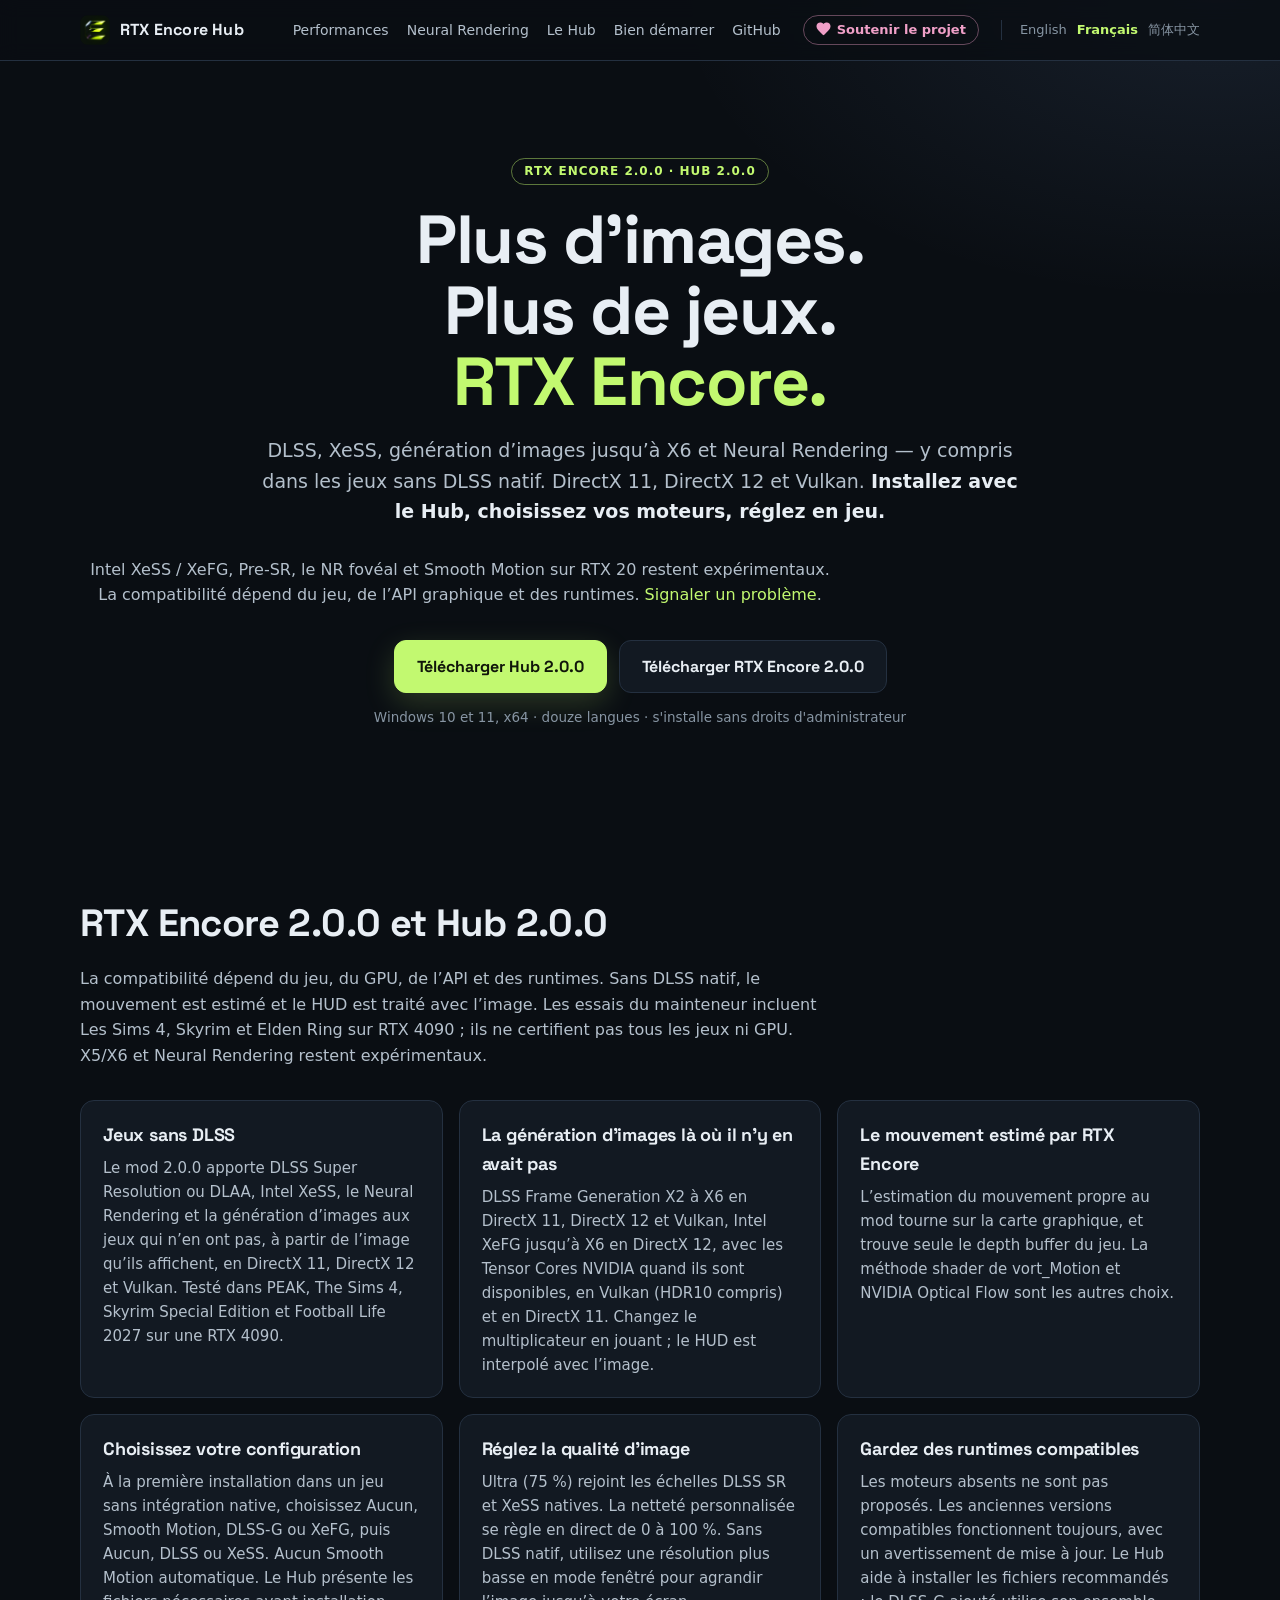
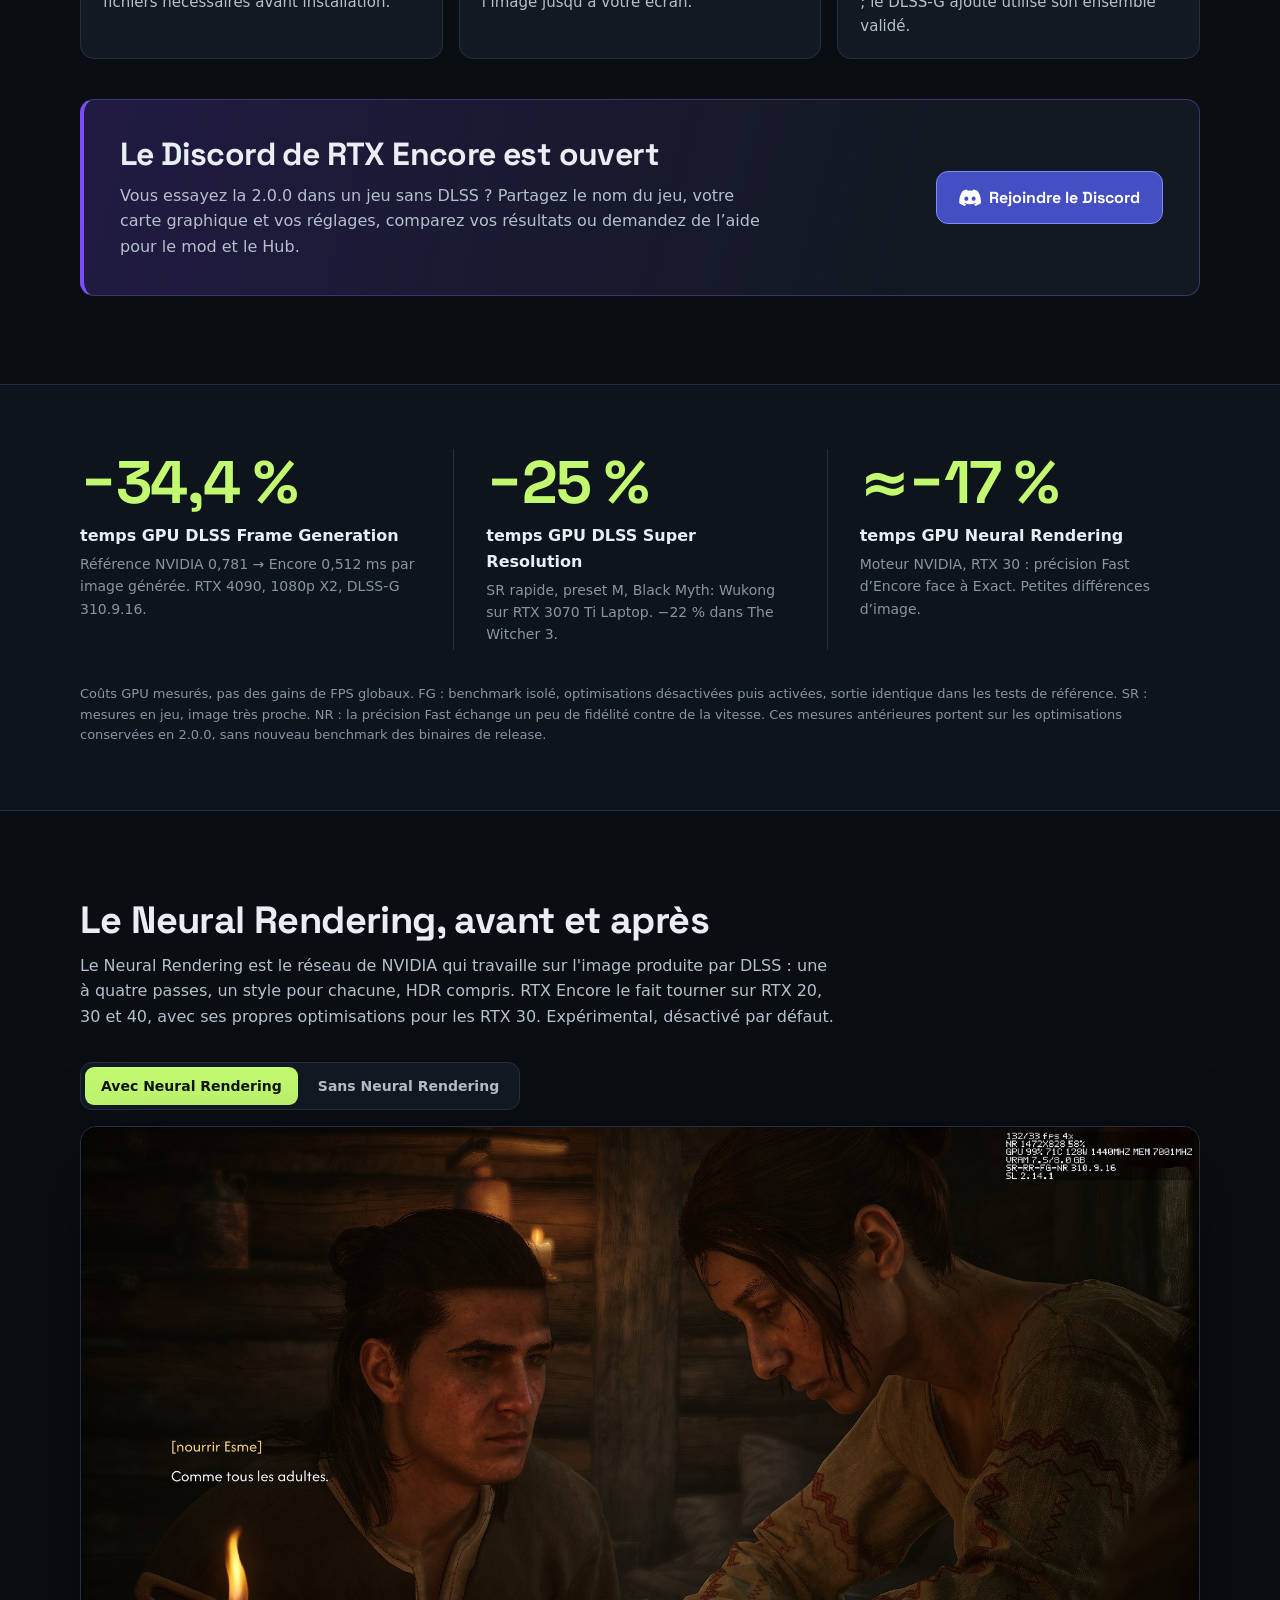
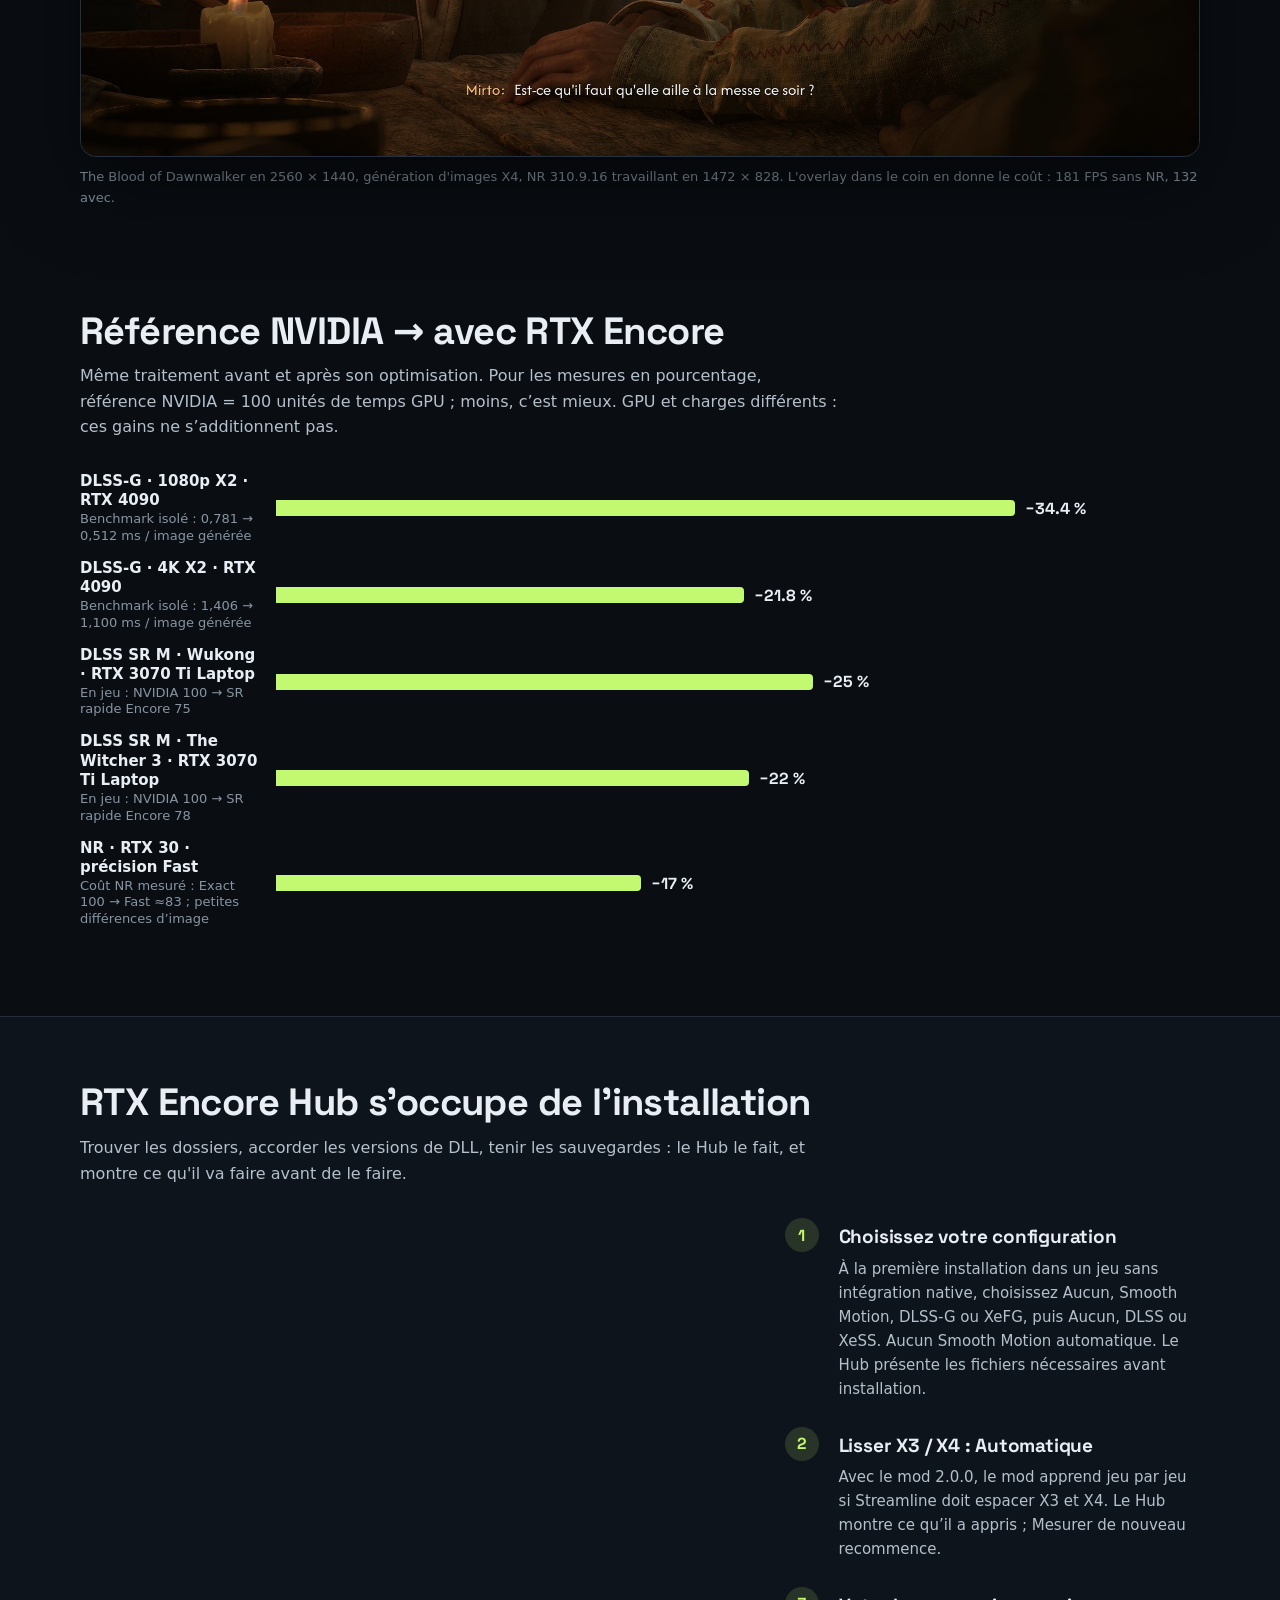
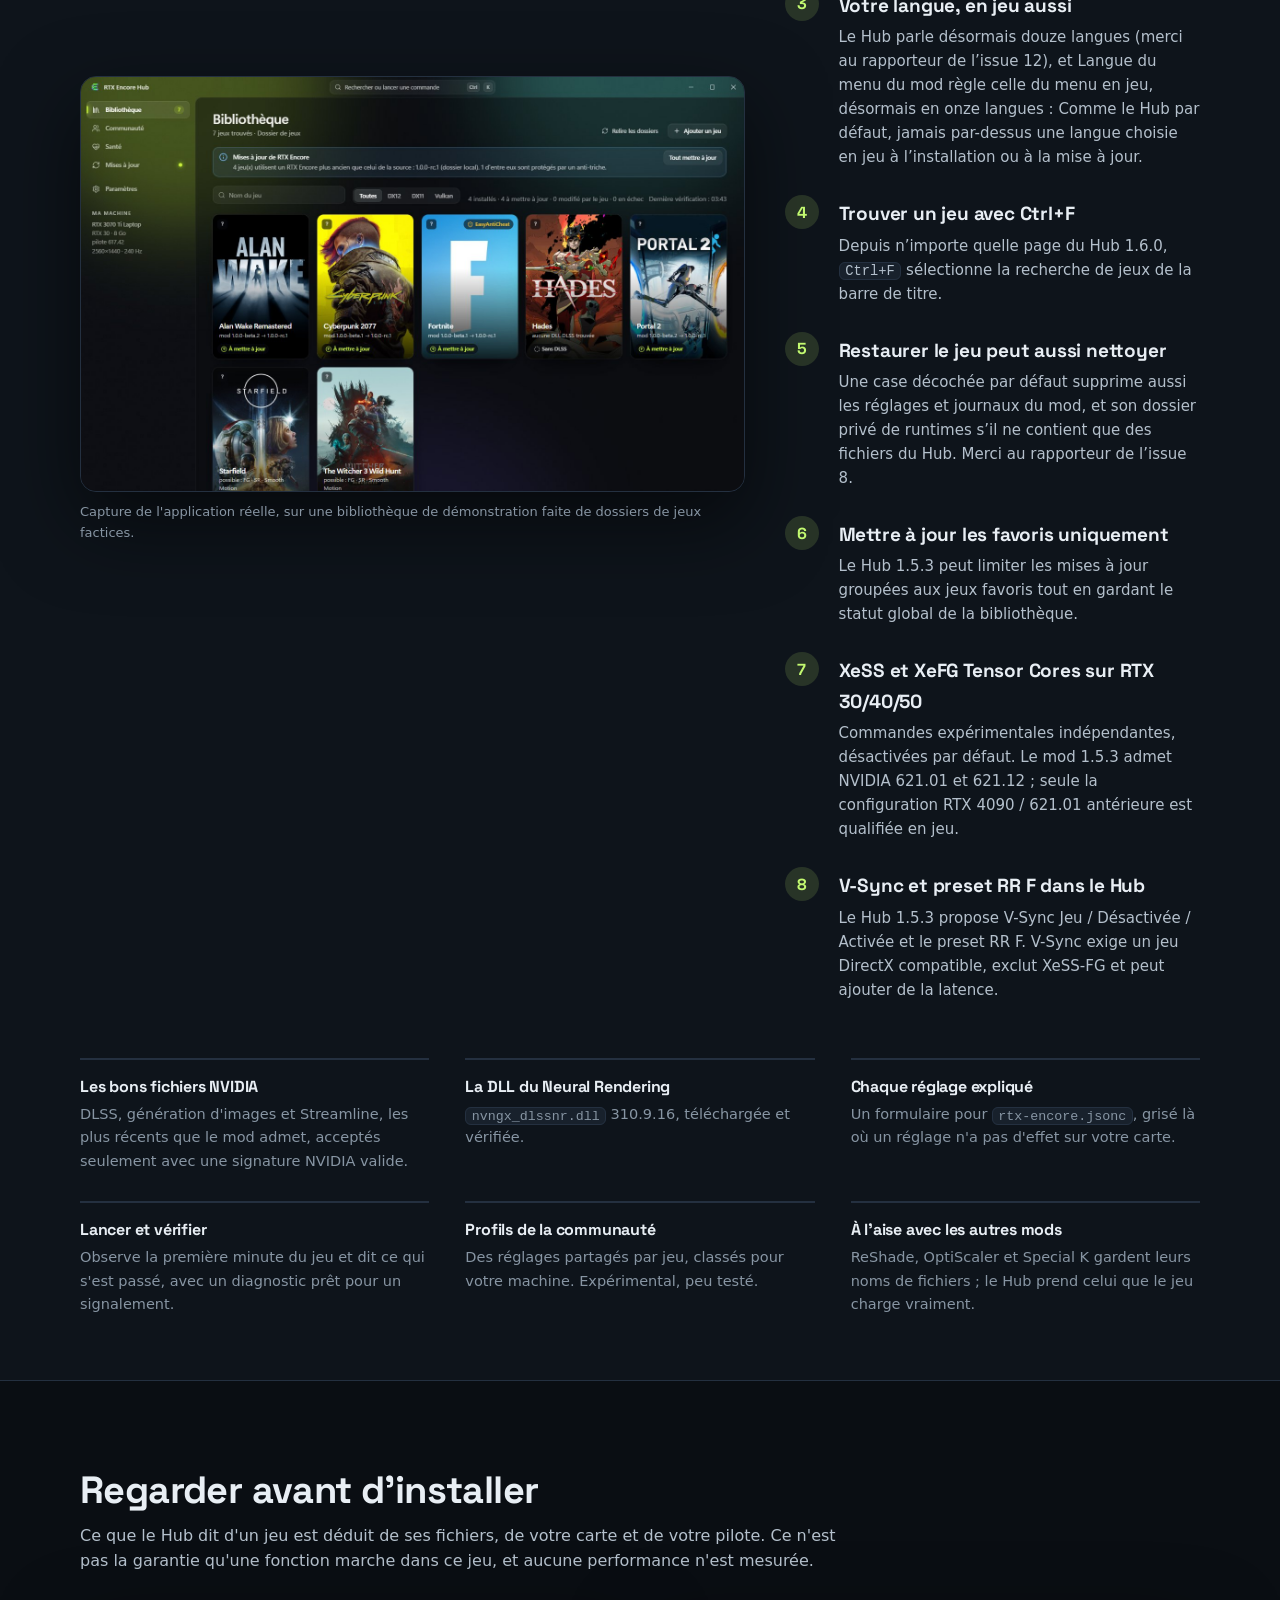
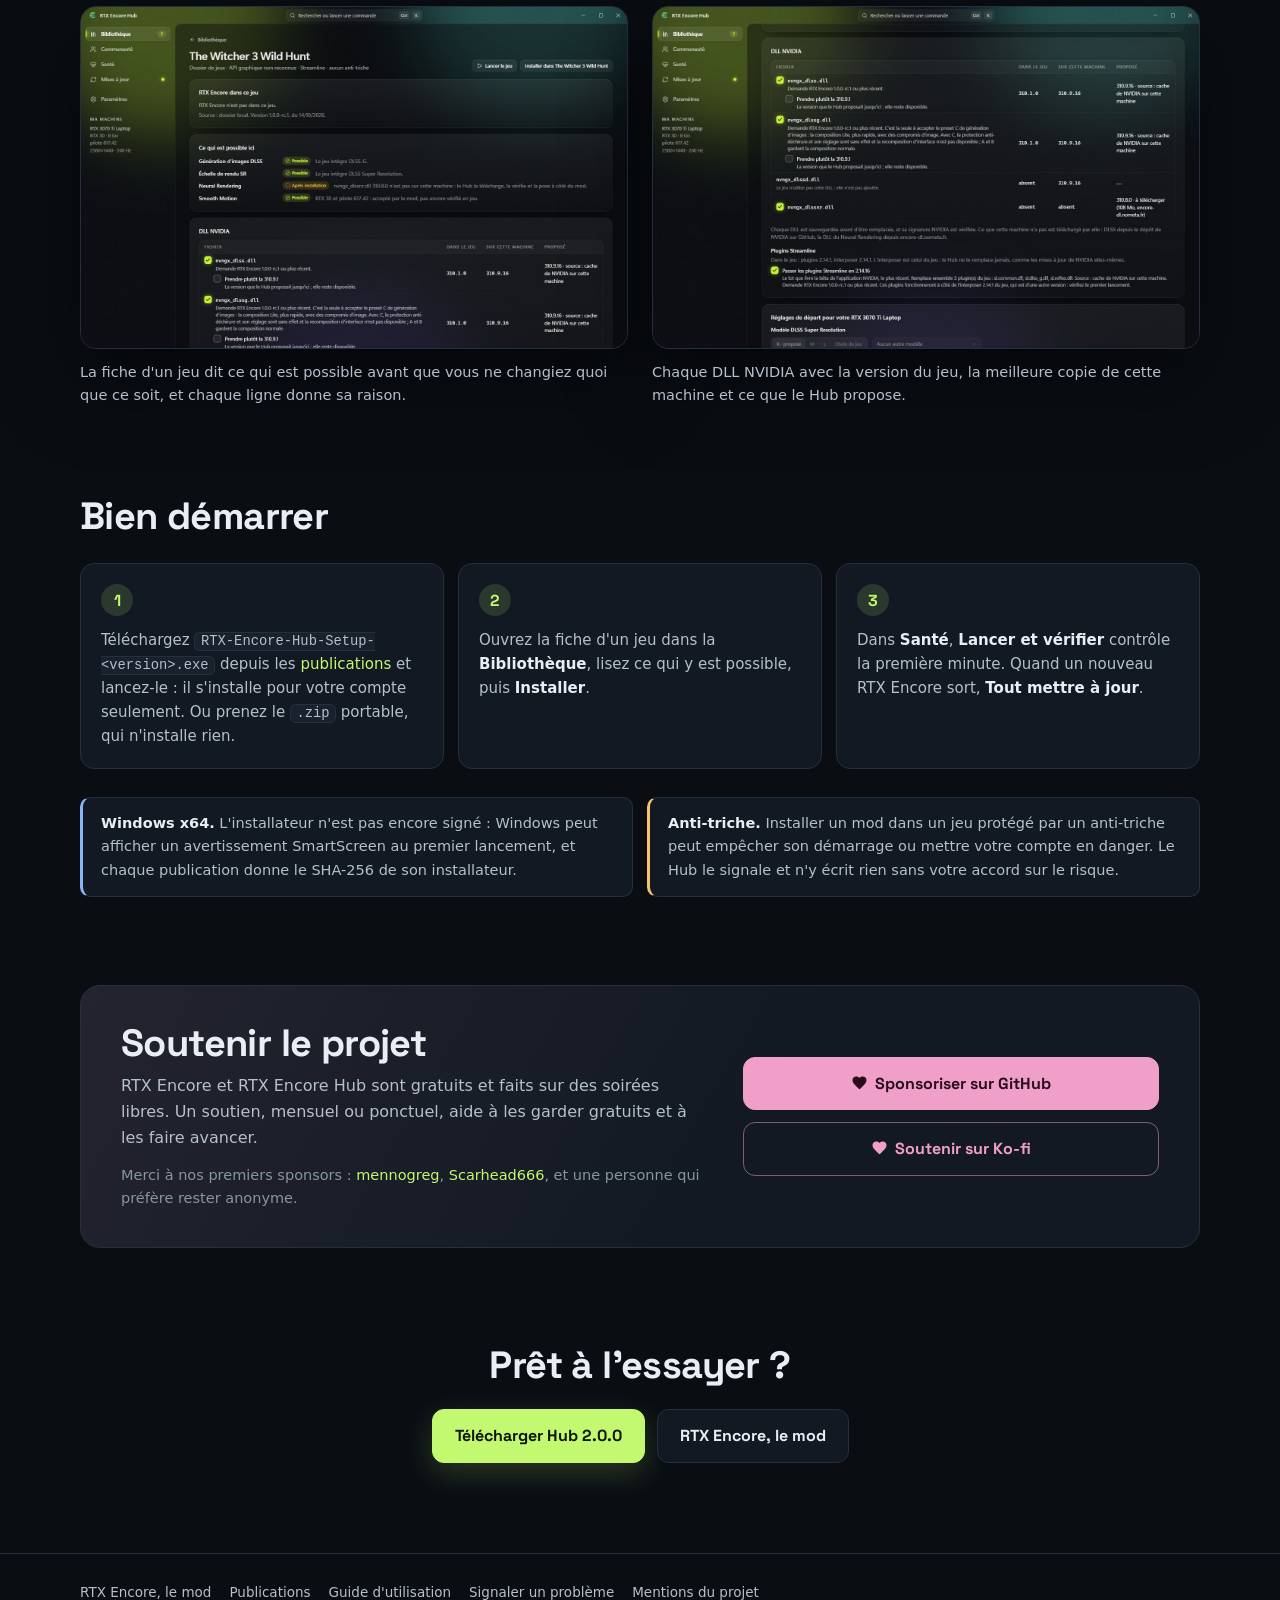
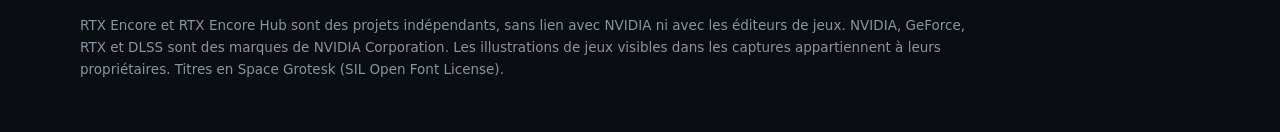
==== commit 746b2ca0: "Present NVIDIA baseline versus Encore FG SR NR performance" ====
--- a/fr/index.html
+++ b/fr/index.html
@@ -65,11 +65,11 @@
 
 <section class="band" id="perf"><div class="wrap">
 <div class="stats">
-<div class="stat"><span class="figure">X2–X6</span><span class="unit">DLSS-G et XeFG</span><span class="context">Génération d’images, y compris dans les jeux compatibles sans FG natif, sous DirectX 11, DirectX 12 et Vulkan.</span></div>
-<div class="stat"><span class="figure">−72,5 %</span><span class="unit">erreur de mouvement dans la fumée</span><span class="context">Fond d’une scène synthétique 4K : 2,523 → 0,693 px avec le moteur de mouvement RTX Encore amélioré.</span></div>
-<div class="stat"><span class="figure">0,984 ms</span><span class="unit">estimation du mouvement en 4K</span><span class="context">RTX 4090, 3840×2160, grille de vecteurs 2×2. Référence précédente : 0,985 ms.</span></div>
+<div class="stat"><span class="figure">−34,4 %</span><span class="unit">temps GPU DLSS Frame Generation</span><span class="context">Référence NVIDIA 0,781 → Encore 0,512 ms par image générée. RTX 4090, 1080p X2, DLSS-G 310.9.16.</span></div>
+<div class="stat"><span class="figure">−25 %</span><span class="unit">temps GPU DLSS Super Resolution</span><span class="context">SR rapide, preset M, Black Myth: Wukong sur RTX 3070 Ti Laptop. −22 % dans The Witcher 3.</span></div>
+<div class="stat"><span class="figure">≈−17 %</span><span class="unit">temps GPU Neural Rendering</span><span class="context">Moteur NVIDIA, RTX 30 : précision Fast d’Encore face à Exact. Petites différences d’image.</span></div>
 </div>
-<p class="stats-note">Benchmarks de mouvement du 5 novembre 2026. Le temps GPU couvre uniquement l’estimation du mouvement ; le résultat sur la fumée concerne une scène synthétique, pas un gain général de FPS. Compatibilité et multiplicateurs dépendent du GPU, de l’API et des runtimes ; X5/X6 restent expérimentaux.</p>
+<p class="stats-note">Coûts GPU mesurés, pas des gains de FPS globaux. FG : benchmark isolé, optimisations désactivées puis activées, sortie identique dans les tests de référence. SR : mesures en jeu, image très proche. NR : la précision Fast échange un peu de fidélité contre de la vitesse. Ces mesures antérieures portent sur les optimisations conservées en 2.0.0, sans nouveau benchmark des binaires de release.</p>
 </div></section>
 
 <section id="nr"><div class="wrap">
@@ -84,15 +84,14 @@
 </div></section>
 
 <section><div class="wrap">
-<h2>Où va le temps GPU</h2>
-<p class="sub">Part du temps GPU de chaque passe que RTX Encore économise, mesurée sur un RTX 3070 Ti Laptop.</p>
+<h2>Référence NVIDIA → avec RTX Encore</h2>
+<p class="sub">Même traitement avant et après son optimisation. Pour les mesures en pourcentage, référence NVIDIA = 100 unités de temps GPU ; moins, c’est mieux. GPU et charges différents : ces gains ne s’additionnent pas.</p>
 <div class="chart" role="img" aria-label="Graphique en barres du temps GPU économisé par optimisation, en pourcentage.">
-<div class="c-row" title="NR, mode Ultra-fast, Wukong, 18,7 → 9,8 ms: −48 %"><div class="c-label"><span class="c-name">NR, mode Ultra-fast</span><span class="c-where">Wukong, 18,7 → 9,8 ms</span></div><div class="c-track"><span class="c-bar" style="width:80.0%"></span><span class="c-value">−48 %</span></div></div>
-<div class="c-row" title="NR 310.9.16, preset B, 1080p, 26,7 → 15,1 ms: −43 %"><div class="c-label"><span class="c-name">NR 310.9.16, preset B</span><span class="c-where">1080p, 26,7 → 15,1 ms</span></div><div class="c-track"><span class="c-bar" style="width:71.7%"></span><span class="c-value">−43 %</span></div></div>
-<div class="c-row" title="Fast SR, preset M, Black Myth: Wukong: −25 %"><div class="c-label"><span class="c-name">Fast SR, preset M</span><span class="c-where">Black Myth: Wukong</span></div><div class="c-track"><span class="c-bar" style="width:41.7%"></span><span class="c-value">−25 %</span></div></div>
-<div class="c-row" title="Fast SR, preset M, The Witcher 3: −22 %"><div class="c-label"><span class="c-name">Fast SR, preset M</span><span class="c-where">The Witcher 3</span></div><div class="c-track"><span class="c-bar" style="width:36.7%"></span><span class="c-value">−22 %</span></div></div>
-<div class="c-row" title="Fast SR, preset M, banc: −18 %"><div class="c-label"><span class="c-name">Fast SR, preset M</span><span class="c-where">banc</span></div><div class="c-track"><span class="c-bar" style="width:30.0%"></span><span class="c-value">−18 %</span></div></div>
-<div class="c-row" title="Fast SR, preset L, banc: −15 %"><div class="c-label"><span class="c-name">Fast SR, preset L</span><span class="c-where">banc</span></div><div class="c-track"><span class="c-bar" style="width:25.0%"></span><span class="c-value">−15 %</span></div></div>
+<div class="c-row" title="DLSS-G · 1080p X2 · RTX 4090, Benchmark isolé : 0,781 → 0,512 ms / image générée: −34.4 %"><div class="c-label"><span class="c-name">DLSS-G · 1080p X2 · RTX 4090</span><span class="c-where">Benchmark isolé : 0,781 → 0,512 ms / image générée</span></div><div class="c-track"><span class="c-bar" style="width:80.0%"></span><span class="c-value">−34.4 %</span></div></div>
+<div class="c-row" title="DLSS-G · 4K X2 · RTX 4090, Benchmark isolé : 1,406 → 1,100 ms / image générée: −21.8 %"><div class="c-label"><span class="c-name">DLSS-G · 4K X2 · RTX 4090</span><span class="c-where">Benchmark isolé : 1,406 → 1,100 ms / image générée</span></div><div class="c-track"><span class="c-bar" style="width:50.7%"></span><span class="c-value">−21.8 %</span></div></div>
+<div class="c-row" title="DLSS SR M · Wukong · RTX 3070 Ti Laptop, En jeu : NVIDIA 100 → SR rapide Encore 75: −25 %"><div class="c-label"><span class="c-name">DLSS SR M · Wukong · RTX 3070 Ti Laptop</span><span class="c-where">En jeu : NVIDIA 100 → SR rapide Encore 75</span></div><div class="c-track"><span class="c-bar" style="width:58.1%"></span><span class="c-value">−25 %</span></div></div>
+<div class="c-row" title="DLSS SR M · The Witcher 3 · RTX 3070 Ti Laptop, En jeu : NVIDIA 100 → SR rapide Encore 78: −22 %"><div class="c-label"><span class="c-name">DLSS SR M · The Witcher 3 · RTX 3070 Ti Laptop</span><span class="c-where">En jeu : NVIDIA 100 → SR rapide Encore 78</span></div><div class="c-track"><span class="c-bar" style="width:51.2%"></span><span class="c-value">−22 %</span></div></div>
+<div class="c-row" title="NR · RTX 30 · précision Fast, Coût NR mesuré : Exact 100 → Fast ≈83 ; petites différences d’image: −17 %"><div class="c-label"><span class="c-name">NR · RTX 30 · précision Fast</span><span class="c-where">Coût NR mesuré : Exact 100 → Fast ≈83 ; petites différences d’image</span></div><div class="c-track"><span class="c-bar" style="width:39.5%"></span><span class="c-value">−17 %</span></div></div>
 </div>
 </div></section>
 
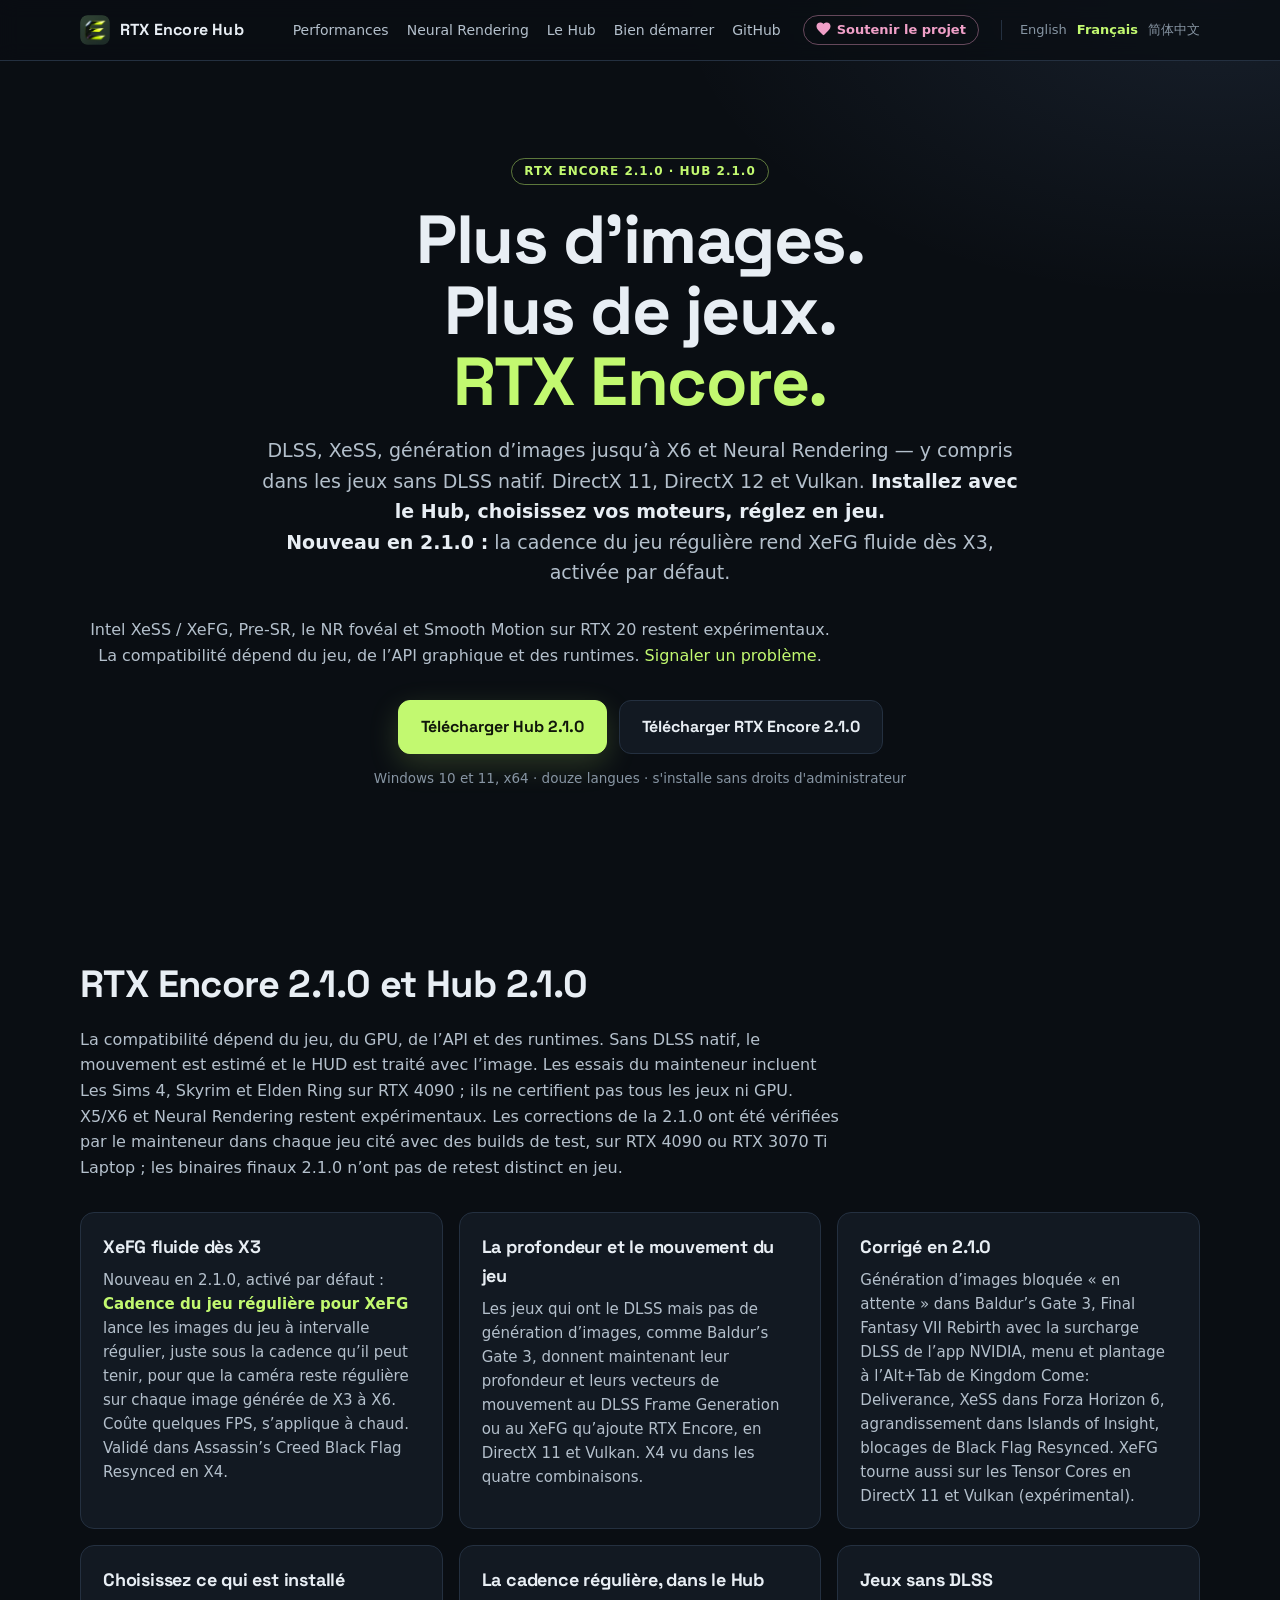
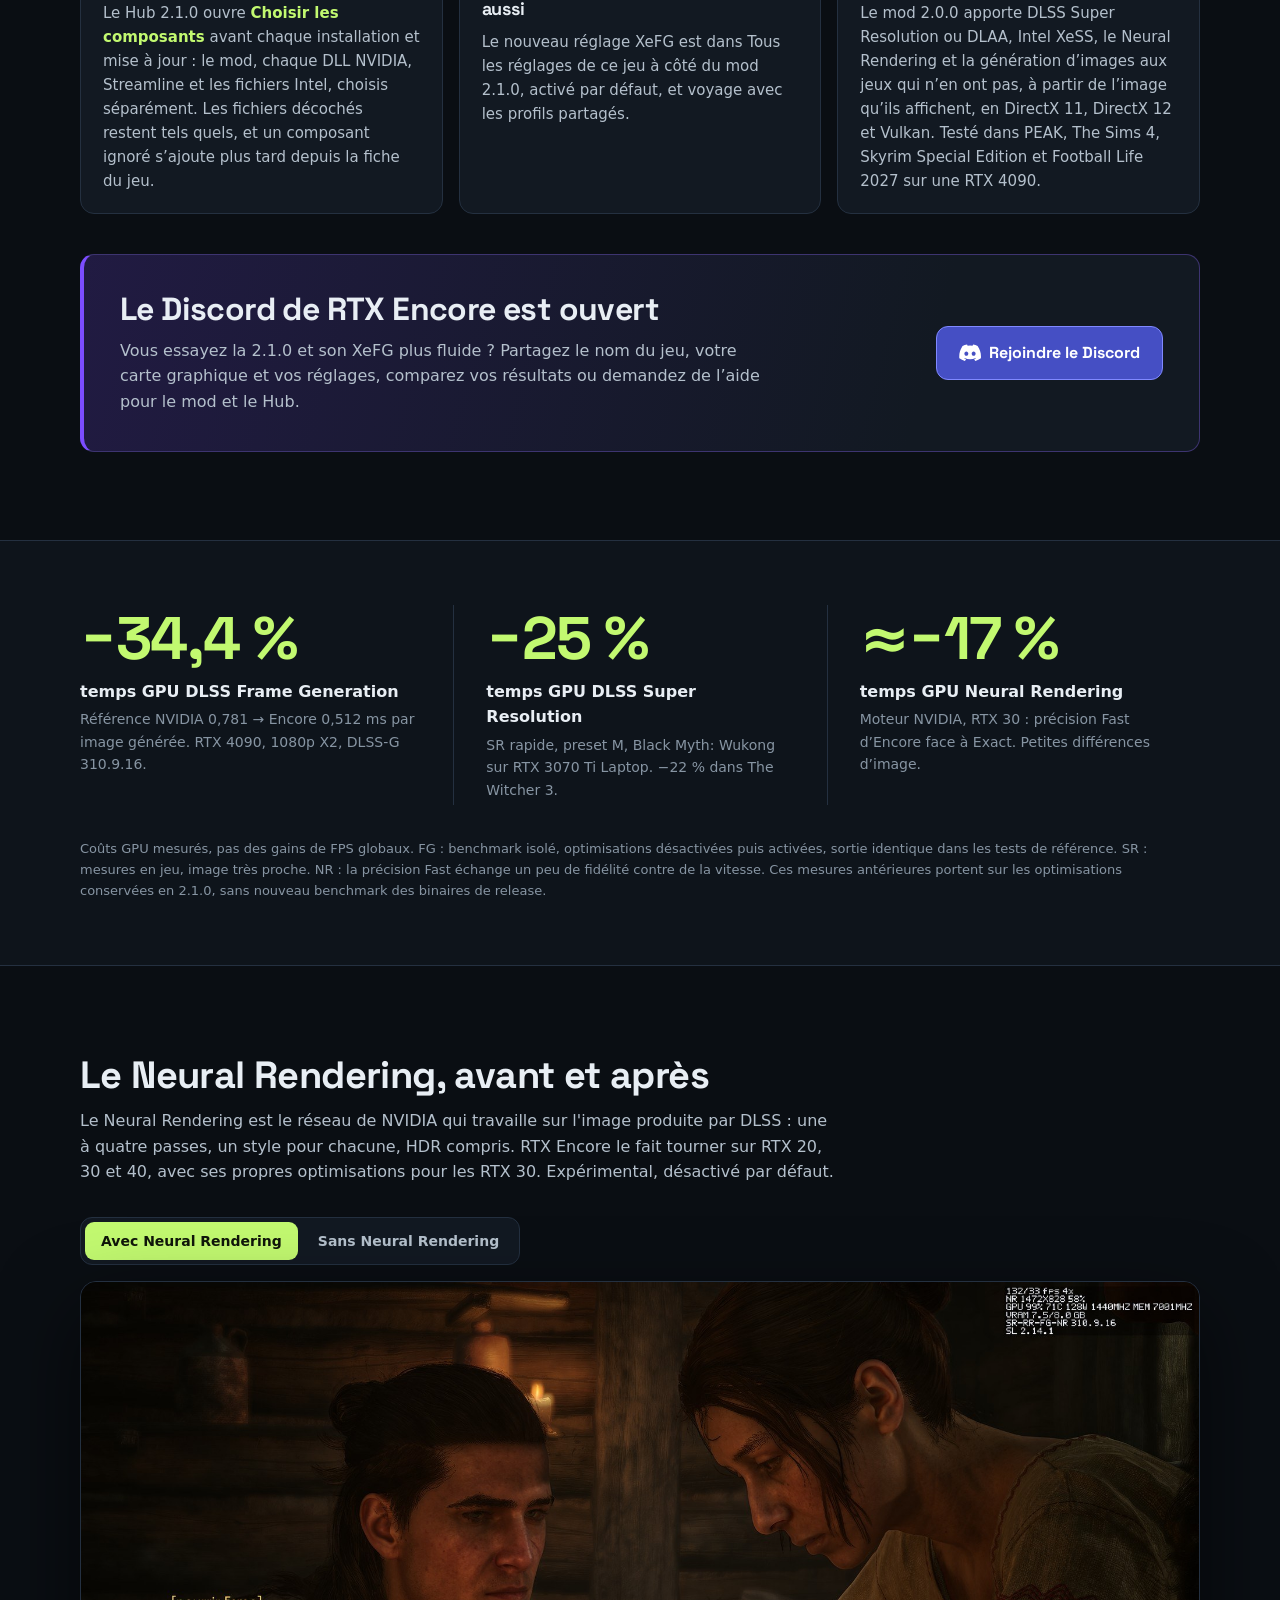
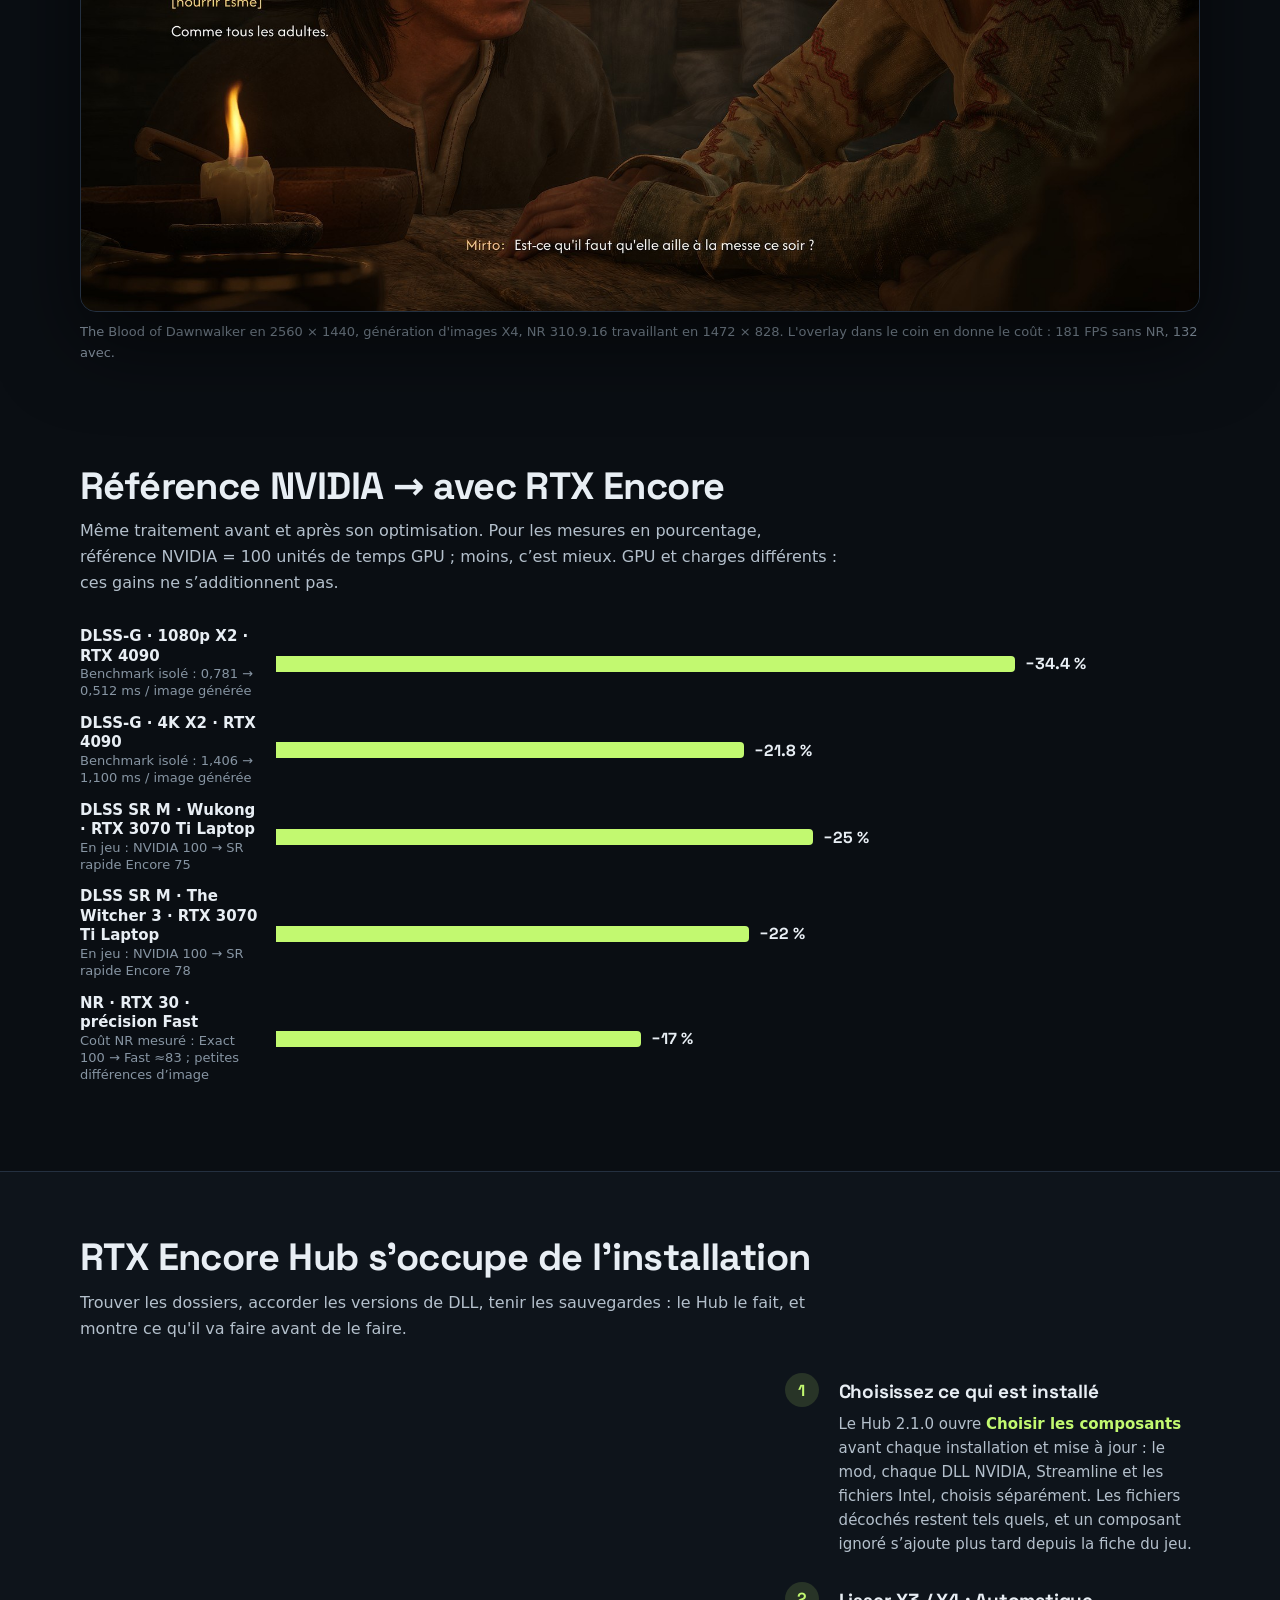
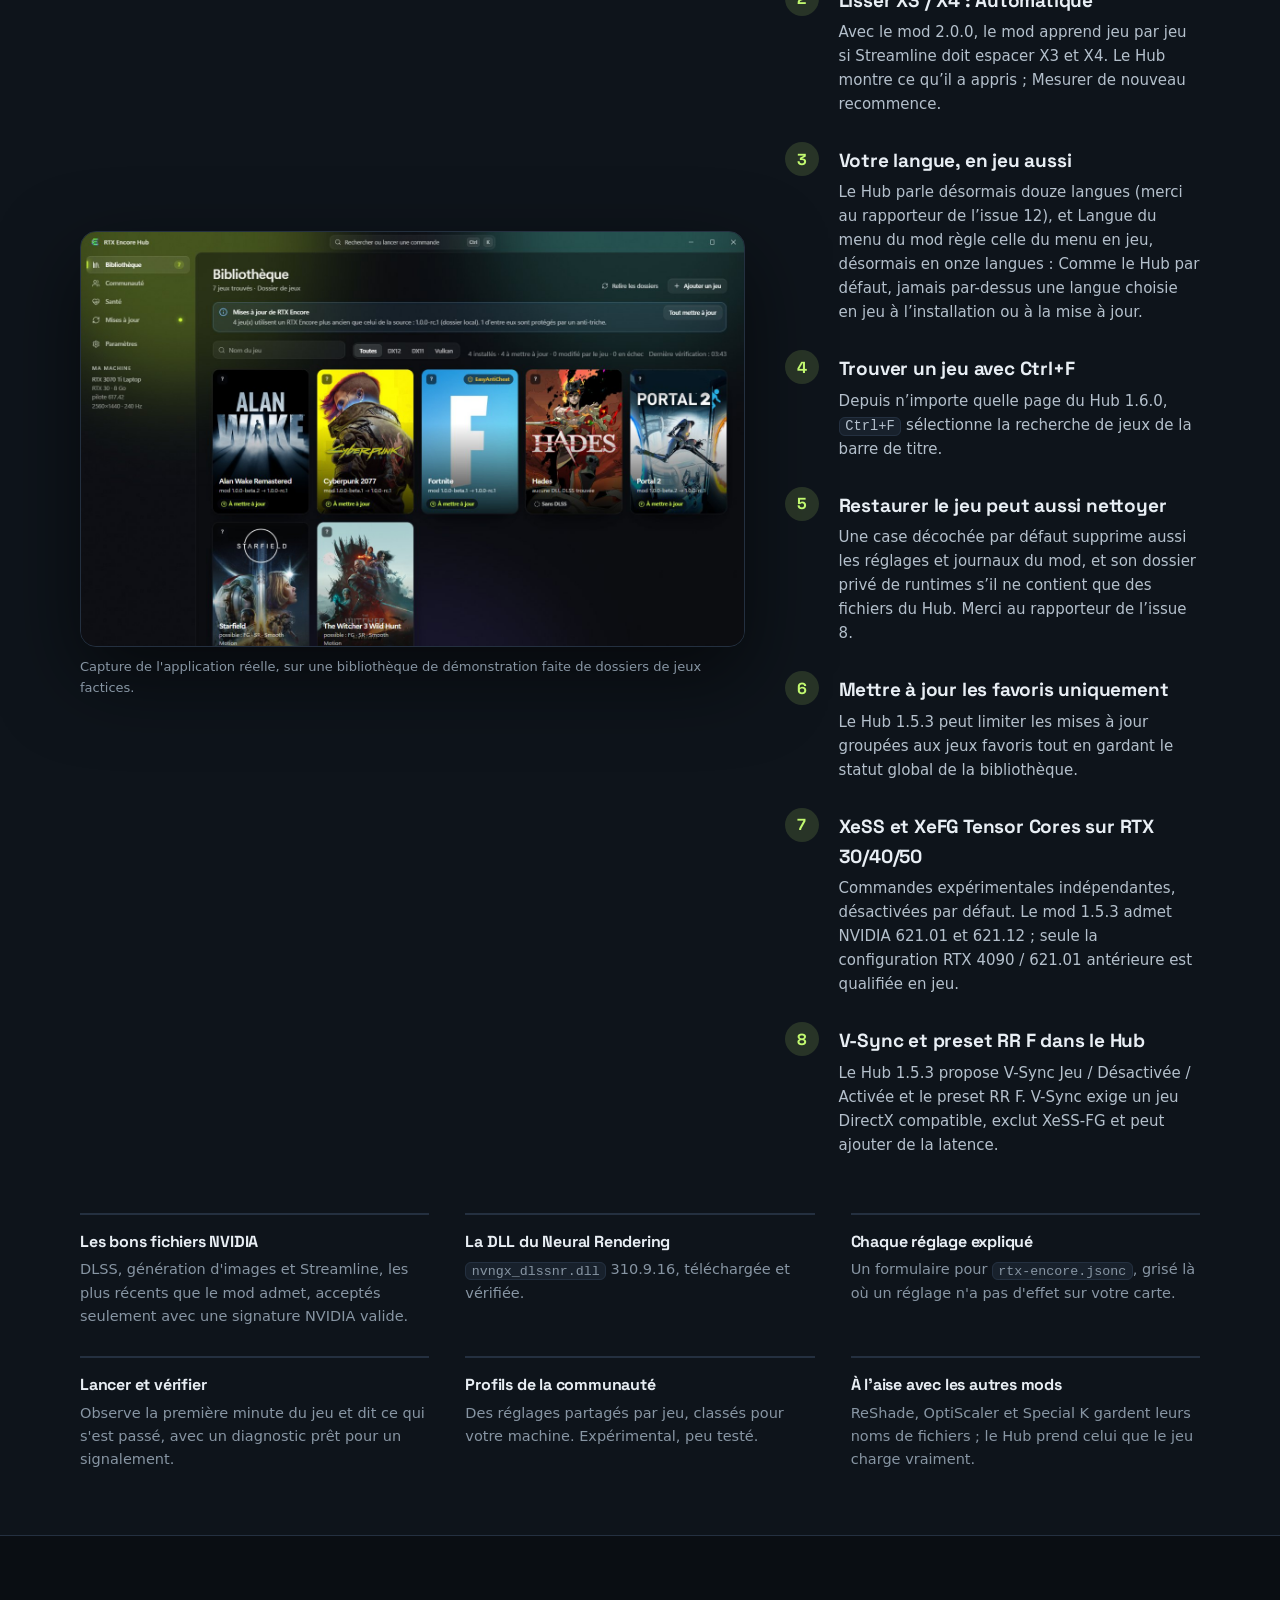
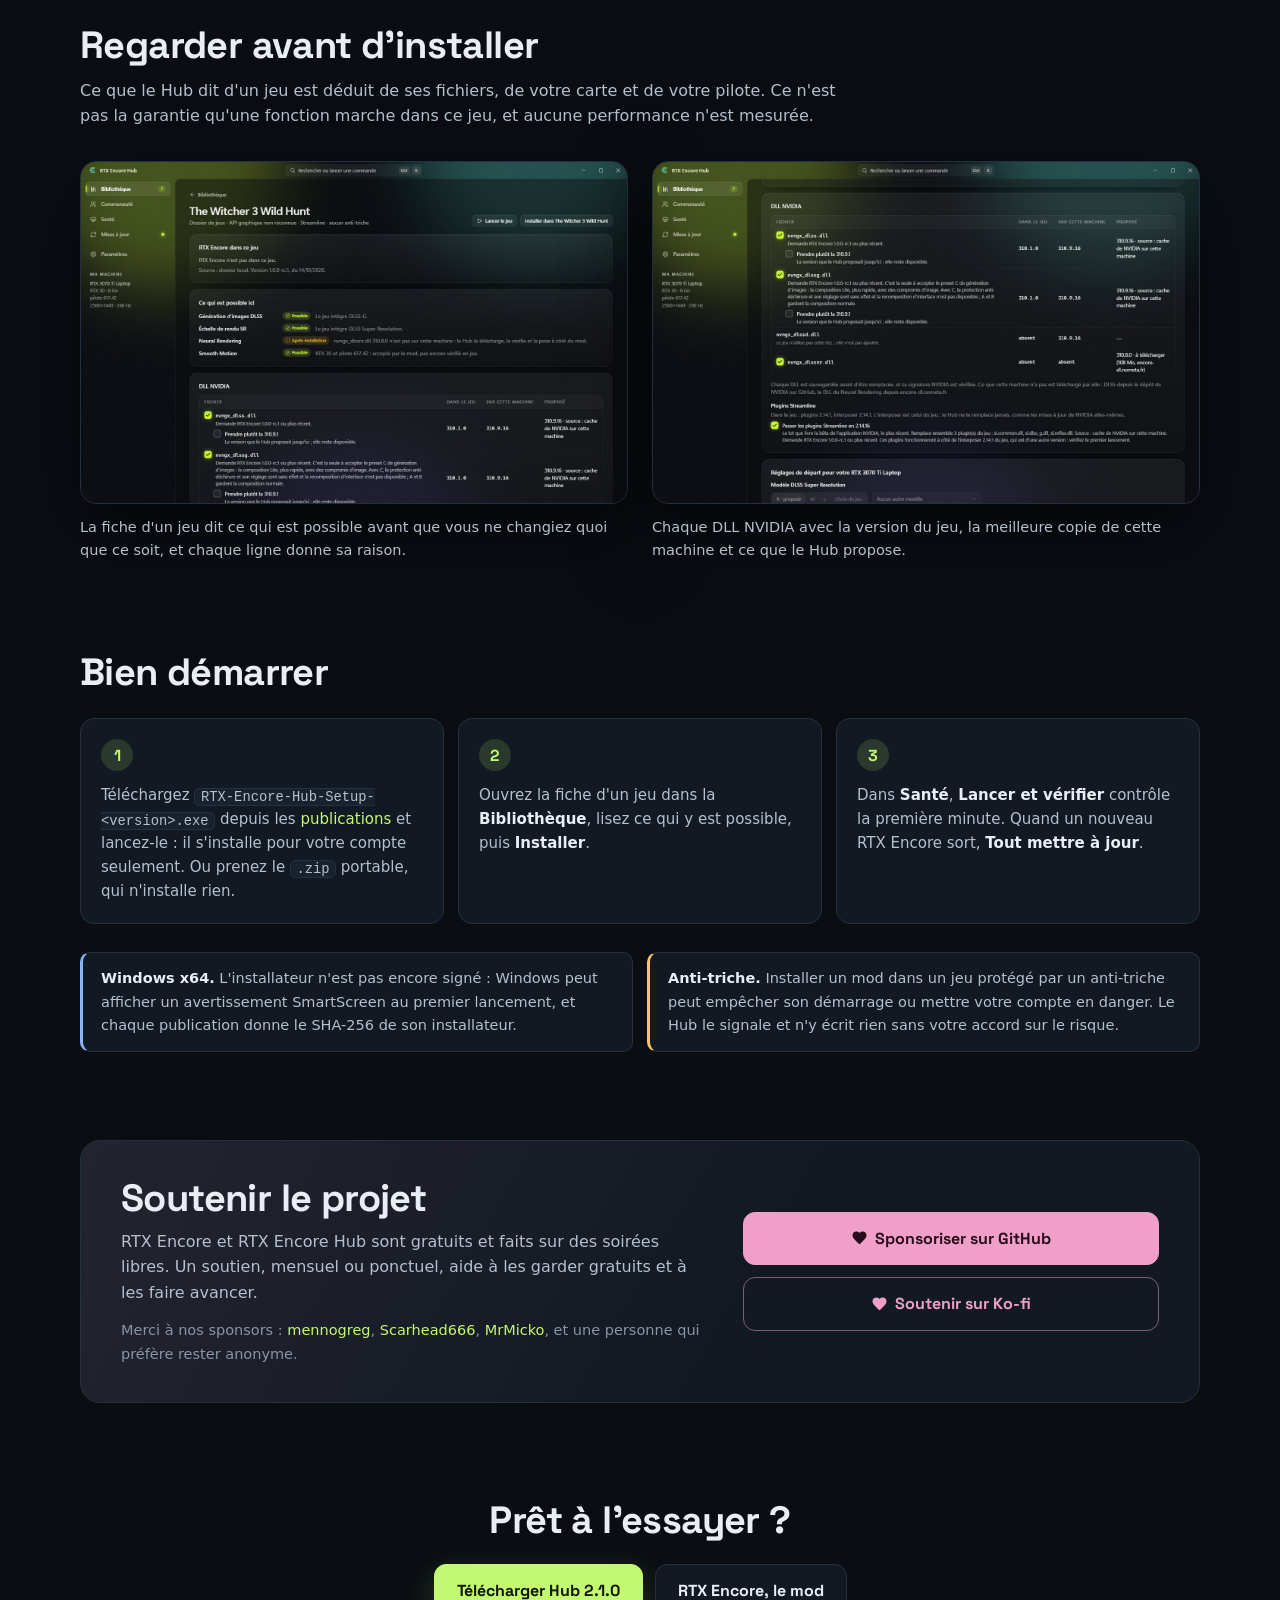
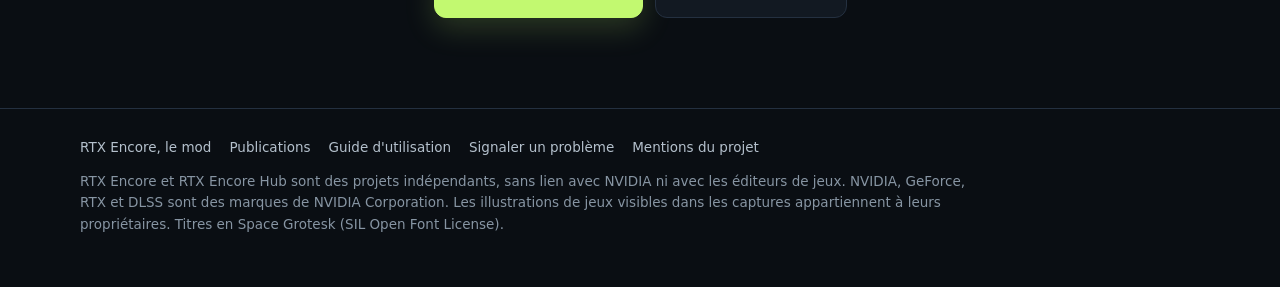
==== commit 083ae854: "Site: RTX Encore 2.1.0 and Hub 2.1.0 Co-Authored-By: Claude Opus 5.5 <noreply@anthropic.com>" ====
--- a/fr/index.html
+++ b/fr/index.html
@@ -3,21 +3,21 @@
 <head>
 <meta charset="utf-8">
 <meta name="viewport" content="width=device-width, initial-scale=1">
-<title>RTX Encore 2.0.0 : DLSS, XeSS, Neural Rendering et génération d’images pour les jeux sans DLSS</title>
-<meta name="description" content="RTX Encore 2.0.0 : DLSS, XeSS, Neural Rendering et génération d’images pour les jeux sans DLSS">
-<link rel="canonical" href="https://silynometa.github.io/rtx-encore-hub/fr/">
-<link rel="alternate" hreflang="en" href="https://silynometa.github.io/rtx-encore-hub/">
-<link rel="alternate" hreflang="fr" href="https://silynometa.github.io/rtx-encore-hub/fr/">
-<link rel="alternate" hreflang="zh-CN" href="https://silynometa.github.io/rtx-encore-hub/zh/">
+<title>RTX Encore 2.1.0 : XeFG fluide, DLSS, XeSS, Neural Rendering et génération d’images, même sans DLSS</title>
+<meta name="description" content="RTX Encore 2.1.0 : XeFG fluide dès X3 avec la cadence du jeu régulière, DLSS, XeSS, génération d’images jusqu’à X6 et Neural Rendering, y compris dans les jeux sans DLSS.">
+<link rel="canonical" href="https://encore.nometa.fr/fr/">
+<link rel="alternate" hreflang="en" href="https://encore.nometa.fr/">
+<link rel="alternate" hreflang="fr" href="https://encore.nometa.fr/fr/">
+<link rel="alternate" hreflang="zh-CN" href="https://encore.nometa.fr/zh/">
 <link rel="icon" href="../assets/favicon.ico" sizes="16x16 32x32 48x48">
 <link rel="icon" type="image/png" sizes="64x64" href="../assets/logo-64.png">
 <link rel="apple-touch-icon" href="../assets/apple-touch-icon.png">
 <link rel="preload" href="../assets/space-grotesk.woff2" as="font" type="font/woff2" crossorigin>
 <meta property="og:type" content="website">
-<meta property="og:title" content="RTX Encore 2.0.0 : DLSS, XeSS, Neural Rendering et génération d’images pour les jeux sans DLSS">
-<meta property="og:description" content="RTX Encore 2.0.0 : DLSS, XeSS, Neural Rendering et génération d’images pour les jeux sans DLSS">
-<meta property="og:url" content="https://silynometa.github.io/rtx-encore-hub/fr/">
-<meta property="og:image" content="https://silynometa.github.io/rtx-encore-hub/assets/social-card.png">
+<meta property="og:title" content="RTX Encore 2.1.0 : XeFG fluide, DLSS, XeSS, Neural Rendering et génération d’images, même sans DLSS">
+<meta property="og:description" content="RTX Encore 2.1.0 : XeFG fluide dès X3 avec la cadence du jeu régulière, DLSS, XeSS, génération d’images jusqu’à X6 et Neural Rendering, y compris dans les jeux sans DLSS.">
+<meta property="og:url" content="https://encore.nometa.fr/fr/">
+<meta property="og:image" content="https://encore.nometa.fr/assets/social-card.png">
 <meta property="og:image:width" content="1200">
 <meta property="og:image:height" content="630">
 <meta property="og:image:alt" content="RTX Encore Hub">
@@ -35,30 +35,30 @@
 
 <main>
 <div class="wrap hero">
-<span class="badge">RTX Encore 2.0.0 · Hub 2.0.0</span>
+<span class="badge">RTX Encore 2.1.0 · Hub 2.1.0</span>
 <h1>Plus d’images.<br>Plus de jeux.<br><em>RTX Encore.</em></h1>
-<p class="lead">DLSS, XeSS, génération d’images jusqu’à X6 et Neural Rendering — y compris dans les jeux sans DLSS natif. DirectX 11, DirectX 12 et Vulkan. <strong>Installez avec le Hub, choisissez vos moteurs, réglez en jeu.</strong></p>
+<p class="lead">DLSS, XeSS, génération d’images jusqu’à X6 et Neural Rendering — y compris dans les jeux sans DLSS natif. DirectX 11, DirectX 12 et Vulkan. <strong>Installez avec le Hub, choisissez vos moteurs, réglez en jeu.</strong> <br><strong>Nouveau en 2.1.0 :</strong> la cadence du jeu régulière rend XeFG fluide dès X3, activée par défaut.</p>
 <p class="sub">Intel XeSS / XeFG, Pre-SR, le NR fovéal et Smooth Motion sur RTX 20 restent expérimentaux. La compatibilité dépend du jeu, de l’API graphique et des runtimes. <a href="https://github.com/SilyNoMeta/rtx-encore/issues/new/choose">Signaler un problème</a>.</p>
-<div class="actions"><a class="button primary" href="https://github.com/SilyNoMeta/rtx-encore-hub/releases/tag/v2.0.0">Télécharger Hub 2.0.0</a><a class="button" href="https://github.com/SilyNoMeta/rtx-encore/releases/tag/v2.0.0">Télécharger RTX Encore 2.0.0</a></div>
+<div class="actions"><a class="button primary" href="https://github.com/SilyNoMeta/rtx-encore-hub/releases/tag/v2.0.0">Télécharger Hub 2.1.0</a><a class="button" href="https://github.com/SilyNoMeta/rtx-encore/releases/tag/v2.0.0">Télécharger RTX Encore 2.1.0</a></div>
 <p class="under">Windows 10 et 11, x64 · douze langues · s&#x27;installe sans droits d&#x27;administrateur</p>
 </div>
 
 <section class="news" id="features"><div class="wrap">
-<h2>RTX Encore 2.0.0 et Hub 2.0.0</h2>
-<p class="sub">La compatibilité dépend du jeu, du GPU, de l’API et des runtimes. Sans DLSS natif, le mouvement est estimé et le HUD est traité avec l’image. Les essais du mainteneur incluent Les Sims 4, Skyrim et Elden Ring sur RTX 4090 ; ils ne certifient pas tous les jeux ni GPU. X5/X6 et Neural Rendering restent expérimentaux.</p>
-<div class="news-grid"><div class="card"><h3>Jeux sans DLSS</h3><p>Le mod 2.0.0 apporte DLSS Super Resolution ou DLAA, Intel XeSS, le Neural Rendering et la génération d’images aux jeux qui n’en ont pas, à partir de l’image qu’ils affichent, en DirectX 11, DirectX 12 et Vulkan. Testé dans PEAK, The Sims 4, Skyrim Special Edition et Football Life 2027 sur une RTX 4090.</p></div>
-<div class="card"><h3>La génération d’images là où il n’y en avait pas</h3><p>DLSS Frame Generation X2 à X6 en DirectX 11, DirectX 12 et Vulkan, Intel XeFG jusqu’à X6 en DirectX 12, avec les Tensor Cores NVIDIA quand ils sont disponibles, en Vulkan (HDR10 compris) et en DirectX 11. Changez le multiplicateur en jouant ; le HUD est interpolé avec l’image.</p></div>
-<div class="card"><h3>Le mouvement estimé par RTX Encore</h3><p>L’estimation du mouvement propre au mod tourne sur la carte graphique, et trouve seule le depth buffer du jeu. La méthode shader de vort_Motion et NVIDIA Optical Flow sont les autres choix.</p></div>
-<div class="card"><h3>Choisissez votre configuration</h3><p>À la première installation dans un jeu sans intégration native, choisissez Aucun, Smooth Motion, DLSS-G ou XeFG, puis Aucun, DLSS ou XeSS. Aucun Smooth Motion automatique. Le Hub présente les fichiers nécessaires avant installation.</p></div>
-<div class="card"><h3>Réglez la qualité d’image</h3><p>Ultra (75 %) rejoint les échelles DLSS SR et XeSS natives. La netteté personnalisée se règle en direct de 0 à 100 %. Sans DLSS natif, utilisez une résolution plus basse en mode fenêtré pour agrandir l’image jusqu’à votre écran.</p></div>
-<div class="card"><h3>Gardez des runtimes compatibles</h3><p>Les moteurs absents ne sont pas proposés. Les anciennes versions compatibles fonctionnent toujours, avec un avertissement de mise à jour. Le Hub aide à installer les fichiers recommandés ; le DLSS-G ajouté utilise son ensemble validé.</p></div>
+<h2>RTX Encore 2.1.0 et Hub 2.1.0</h2>
+<p class="sub">La compatibilité dépend du jeu, du GPU, de l’API et des runtimes. Sans DLSS natif, le mouvement est estimé et le HUD est traité avec l’image. Les essais du mainteneur incluent Les Sims 4, Skyrim et Elden Ring sur RTX 4090 ; ils ne certifient pas tous les jeux ni GPU. X5/X6 et Neural Rendering restent expérimentaux. Les corrections de la 2.1.0 ont été vérifiées par le mainteneur dans chaque jeu cité avec des builds de test, sur RTX 4090 ou RTX 3070 Ti Laptop ; les binaires finaux 2.1.0 n’ont pas de retest distinct en jeu.</p>
+<div class="news-grid"><div class="card"><h3>XeFG fluide dès X3</h3><p>Nouveau en 2.1.0, activé par défaut : <b>Cadence du jeu régulière pour XeFG</b> lance les images du jeu à intervalle régulier, juste sous la cadence qu’il peut tenir, pour que la caméra reste régulière sur chaque image générée de X3 à X6. Coûte quelques FPS, s’applique à chaud. Validé dans Assassin’s Creed Black Flag Resynced en X4.</p></div>
+<div class="card"><h3>La profondeur et le mouvement du jeu</h3><p>Les jeux qui ont le DLSS mais pas de génération d’images, comme Baldur’s Gate 3, donnent maintenant leur profondeur et leurs vecteurs de mouvement au DLSS Frame Generation ou au XeFG qu’ajoute RTX Encore, en DirectX 11 et Vulkan. X4 vu dans les quatre combinaisons.</p></div>
+<div class="card"><h3>Corrigé en 2.1.0</h3><p>Génération d’images bloquée « en attente » dans Baldur’s Gate 3, Final Fantasy VII Rebirth avec la surcharge DLSS de l’app NVIDIA, menu et plantage à l’Alt+Tab de Kingdom Come: Deliverance, XeSS dans Forza Horizon 6, agrandissement dans Islands of Insight, blocages de Black Flag Resynced. XeFG tourne aussi sur les Tensor Cores en DirectX 11 et Vulkan (expérimental).</p></div>
+<div class="card"><h3>Choisissez ce qui est installé</h3><p>Le Hub 2.1.0 ouvre <b>Choisir les composants</b> avant chaque installation et mise à jour : le mod, chaque DLL NVIDIA, Streamline et les fichiers Intel, choisis séparément. Les fichiers décochés restent tels quels, et un composant ignoré s’ajoute plus tard depuis la fiche du jeu.</p></div>
+<div class="card"><h3>La cadence régulière, dans le Hub aussi</h3><p>Le nouveau réglage XeFG est dans Tous les réglages de ce jeu à côté du mod 2.1.0, activé par défaut, et voyage avec les profils partagés.</p></div>
+<div class="card"><h3>Jeux sans DLSS</h3><p>Le mod 2.0.0 apporte DLSS Super Resolution ou DLAA, Intel XeSS, le Neural Rendering et la génération d’images aux jeux qui n’en ont pas, à partir de l’image qu’ils affichent, en DirectX 11, DirectX 12 et Vulkan. Testé dans PEAK, The Sims 4, Skyrim Special Edition et Football Life 2027 sur une RTX 4090.</p></div>
 </div>
 </div></section>
 
 <section class="community wrap" aria-labelledby="community-title">
 <div>
 <h2 id="community-title">Le Discord de RTX Encore est ouvert</h2>
-<p>Vous essayez la 2.0.0 dans un jeu sans DLSS ? Partagez le nom du jeu, votre carte graphique et vos réglages, comparez vos résultats ou demandez de l’aide pour le mod et le Hub.</p>
+<p>Vous essayez la 2.1.0 et son XeFG plus fluide ? Partagez le nom du jeu, votre carte graphique et vos réglages, comparez vos résultats ou demandez de l’aide pour le mod et le Hub.</p>
 </div>
 <a class="button discord" href="https://discord.gg/Zwmq4Xc2Br"><svg viewBox="0 0 24 24" width="22" height="22" fill="currentColor" aria-hidden="true"><path d="M20.317 4.37a19.8 19.8 0 0 0-4.885-1.515c-.21.38-.452.892-.62 1.3a18.2 18.2 0 0 0-5.42 0 14 14 0 0 0-.628-1.3 19.7 19.7 0 0 0-4.888 1.52C.785 8.95-.053 13.41.366 17.808a20 20 0 0 0 5.993 3.03c.484-.654.915-1.35 1.287-2.082a13 13 0 0 1-2.027-.966l.497-.386c3.908 1.82 8.16 1.82 12.022 0l.498.386a13 13 0 0 1-2.03.968c.372.73.802 1.427 1.287 2.08a20 20 0 0 0 5.995-3.03c.492-5.1-.84-9.52-3.571-13.438ZM8.02 15.1c-1.173 0-2.134-1.073-2.134-2.392s.94-2.394 2.134-2.394c1.205 0 2.155 1.083 2.134 2.394 0 1.32-.94 2.392-2.134 2.392Zm7.96 0c-1.173 0-2.134-1.073-2.134-2.392s.94-2.394 2.134-2.394c1.205 0 2.155 1.083 2.134 2.394 0 1.32-.93 2.392-2.134 2.392Z"/></svg>Rejoindre le Discord</a>
 </section>
@@ -69,7 +69,7 @@
 <div class="stat"><span class="figure">−25 %</span><span class="unit">temps GPU DLSS Super Resolution</span><span class="context">SR rapide, preset M, Black Myth: Wukong sur RTX 3070 Ti Laptop. −22 % dans The Witcher 3.</span></div>
 <div class="stat"><span class="figure">≈−17 %</span><span class="unit">temps GPU Neural Rendering</span><span class="context">Moteur NVIDIA, RTX 30 : précision Fast d’Encore face à Exact. Petites différences d’image.</span></div>
 </div>
-<p class="stats-note">Coûts GPU mesurés, pas des gains de FPS globaux. FG : benchmark isolé, optimisations désactivées puis activées, sortie identique dans les tests de référence. SR : mesures en jeu, image très proche. NR : la précision Fast échange un peu de fidélité contre de la vitesse. Ces mesures antérieures portent sur les optimisations conservées en 2.0.0, sans nouveau benchmark des binaires de release.</p>
+<p class="stats-note">Coûts GPU mesurés, pas des gains de FPS globaux. FG : benchmark isolé, optimisations désactivées puis activées, sortie identique dans les tests de référence. SR : mesures en jeu, image très proche. NR : la précision Fast échange un peu de fidélité contre de la vitesse. Ces mesures antérieures portent sur les optimisations conservées en 2.1.0, sans nouveau benchmark des binaires de release.</p>
 </div></section>
 
 <section id="nr"><div class="wrap">
@@ -101,7 +101,7 @@
 <div class="hub">
 <figure><div class="shot"><img src="../assets/library.fr.jpg" alt="La bibliothèque du Hub, avec l&#x27;état de chaque installation et le bandeau des mises à jour" width="1440" height="900" loading="lazy"></div><figcaption>Capture de l&#x27;application réelle, sur une bibliothèque de démonstration faite de dossiers de jeux factices.</figcaption></figure>
 <ol class="points">
-<li><h3>Choisissez votre configuration</h3><p>À la première installation dans un jeu sans intégration native, choisissez Aucun, Smooth Motion, DLSS-G ou XeFG, puis Aucun, DLSS ou XeSS. Aucun Smooth Motion automatique. Le Hub présente les fichiers nécessaires avant installation.</p></li>
+<li><h3>Choisissez ce qui est installé</h3><p>Le Hub 2.1.0 ouvre <b>Choisir les composants</b> avant chaque installation et mise à jour : le mod, chaque DLL NVIDIA, Streamline et les fichiers Intel, choisis séparément. Les fichiers décochés restent tels quels, et un composant ignoré s’ajoute plus tard depuis la fiche du jeu.</p></li>
 <li><h3>Lisser X3 / X4 : Automatique</h3><p>Avec le mod 2.0.0, le mod apprend jeu par jeu si Streamline doit espacer X3 et X4. Le Hub montre ce qu’il a appris ; Mesurer de nouveau recommence.</p></li>
 <li><h3>Votre langue, en jeu aussi</h3><p>Le Hub parle désormais douze langues (merci au rapporteur de l’issue 12), et Langue du menu du mod règle celle du menu en jeu, désormais en onze langues : Comme le Hub par défaut, jamais par-dessus une langue choisie en jeu à l’installation ou à la mise à jour.</p></li>
 <li><h3>Trouver un jeu avec Ctrl+F</h3><p>Depuis n’importe quelle page du Hub 1.6.0, <code>Ctrl+F</code> sélectionne la recherche de jeux de la barre de titre.</p></li>
@@ -148,7 +148,7 @@
 <div>
 <h2>Soutenir le projet</h2>
 <p>RTX Encore et RTX Encore Hub sont gratuits et faits sur des soirées libres. Un soutien, mensuel ou ponctuel, aide à les garder gratuits et à les faire avancer.</p>
-<p class="thanks">Merci à nos premiers sponsors : <a href="https://github.com/mennogreg">mennogreg</a>, <a href="https://github.com/Scarhead666">Scarhead666</a>, et une personne qui préfère rester anonyme.</p>
+<p class="thanks">Merci à nos sponsors : <a href="https://github.com/mennogreg">mennogreg</a>, <a href="https://github.com/Scarhead666">Scarhead666</a>, <a href="https://github.com/MrMicko">MrMicko</a>, et une personne qui préfère rester anonyme.</p>
 </div>
 <div class="support-actions"><a class="button sponsor" href="https://github.com/sponsors/SilyNoMeta"><svg class="icon" viewBox="0 0 16 16" aria-hidden="true"><path d="M8 14.2 6.9 13.2C3 9.7.5 7.4.5 4.6.5 2.3 2.3.5 4.6.5c1.3 0 2.6.6 3.4 1.6C8.8 1.1 10.1.5 11.4.5c2.3 0 4.1 1.8 4.1 4.1 0 2.8-2.5 5.1-6.4 8.6L8 14.2Z"/></svg>Sponsoriser sur GitHub</a><a class="button kofi" href="https://ko-fi.com/silynometa"><svg class="icon" viewBox="0 0 16 16" aria-hidden="true"><path d="M8 14.2 6.9 13.2C3 9.7.5 7.4.5 4.6.5 2.3 2.3.5 4.6.5c1.3 0 2.6.6 3.4 1.6C8.8 1.1 10.1.5 11.4.5c2.3 0 4.1 1.8 4.1 4.1 0 2.8-2.5 5.1-6.4 8.6L8 14.2Z"/></svg>Soutenir sur Ko-fi</a></div>
 </div>
@@ -156,7 +156,7 @@
 
 <div class="wrap cta">
 <h2>Prêt à l&#x27;essayer ?</h2>
-<div class="actions"><a class="button primary" href="https://github.com/SilyNoMeta/rtx-encore-hub/releases/tag/v2.0.0">Télécharger Hub 2.0.0</a><a class="button" href="https://github.com/SilyNoMeta/rtx-encore">RTX Encore, le mod</a></div>
+<div class="actions"><a class="button primary" href="https://github.com/SilyNoMeta/rtx-encore-hub/releases/tag/v2.0.0">Télécharger Hub 2.1.0</a><a class="button" href="https://github.com/SilyNoMeta/rtx-encore">RTX Encore, le mod</a></div>
 </div>
 </main>
 
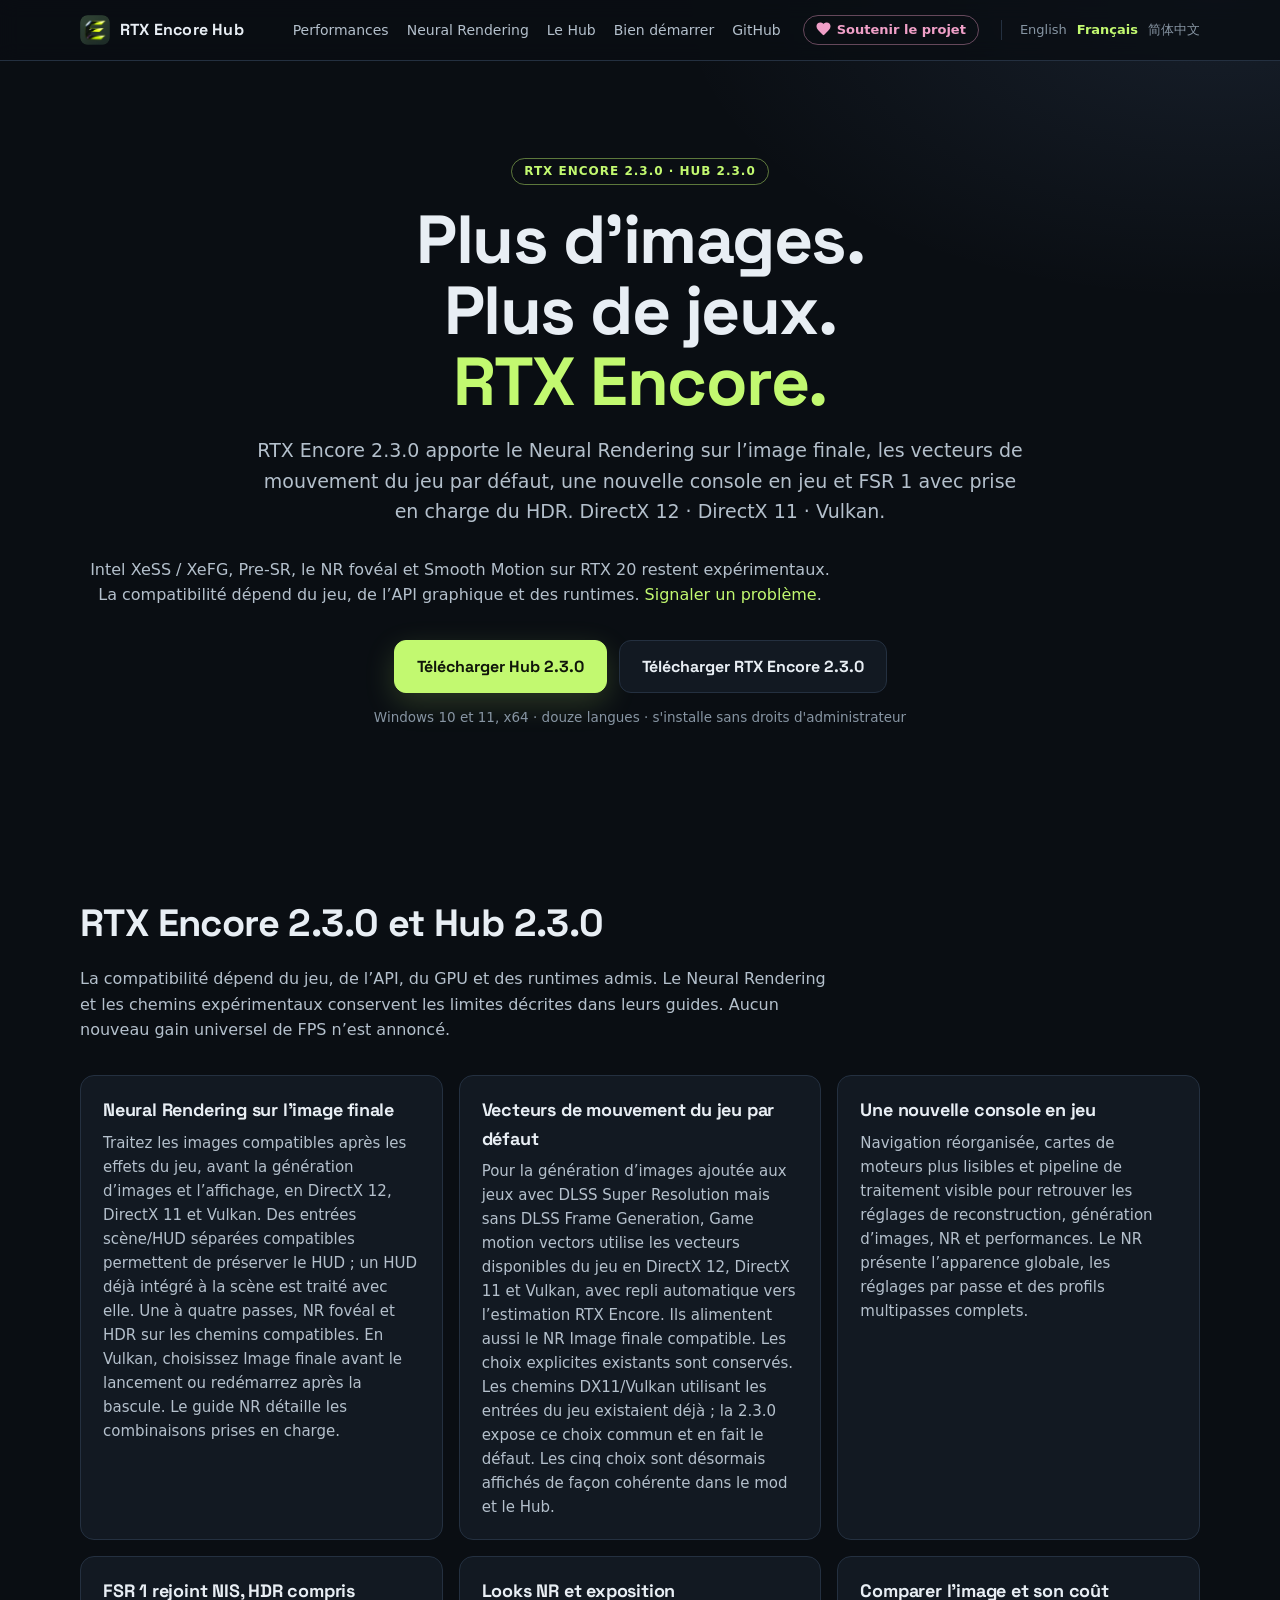
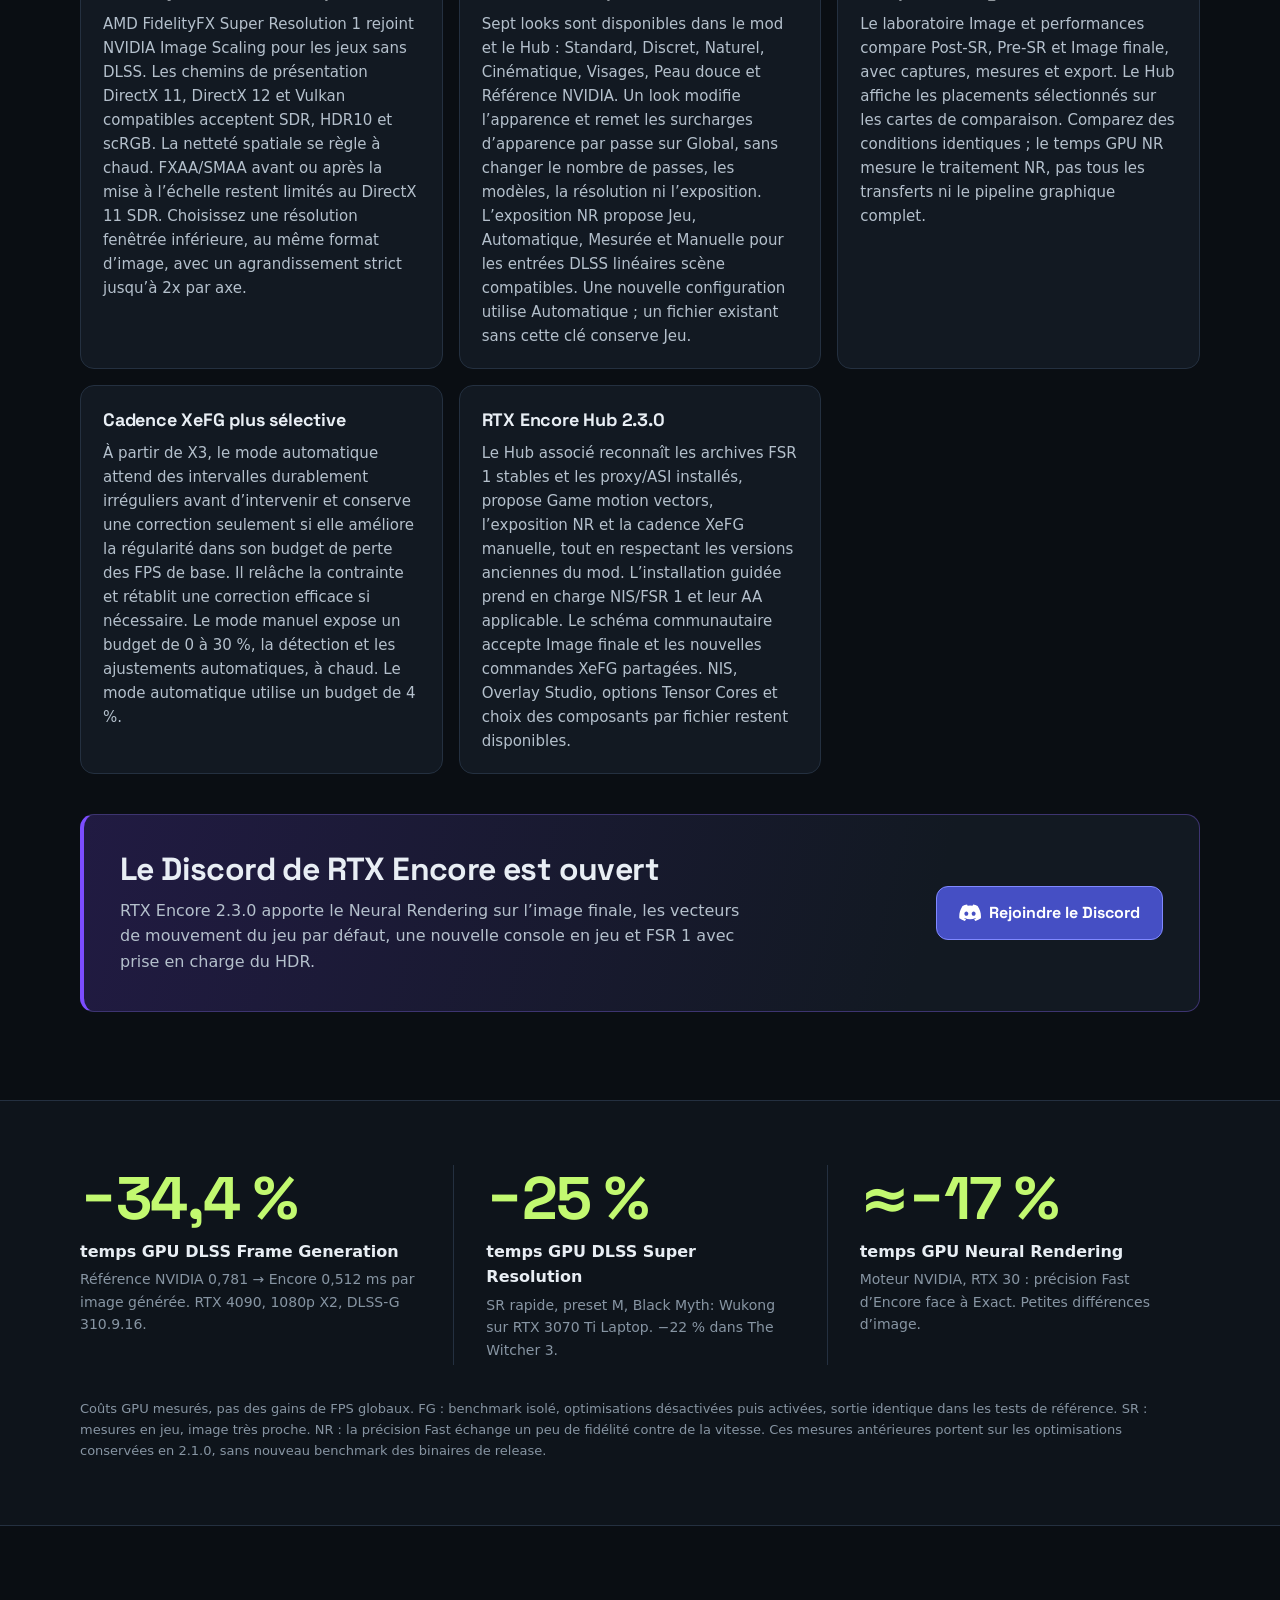
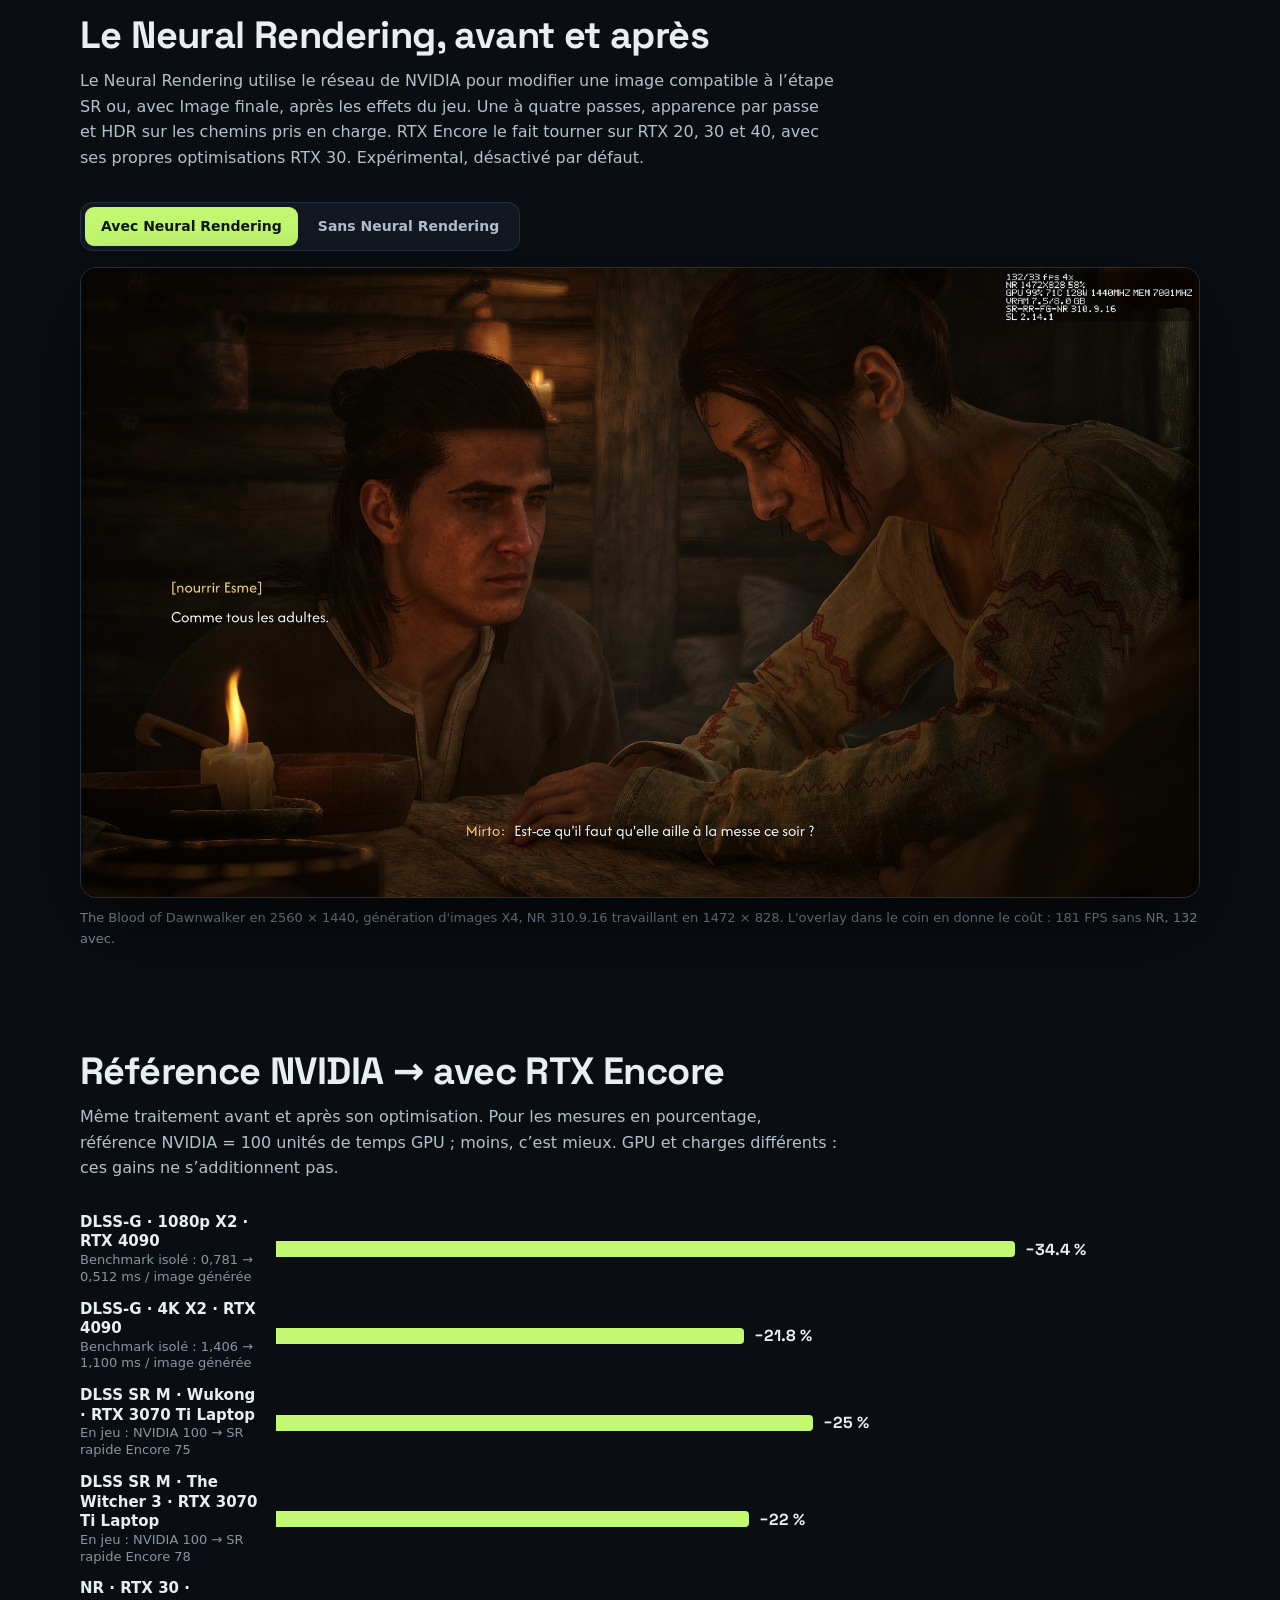
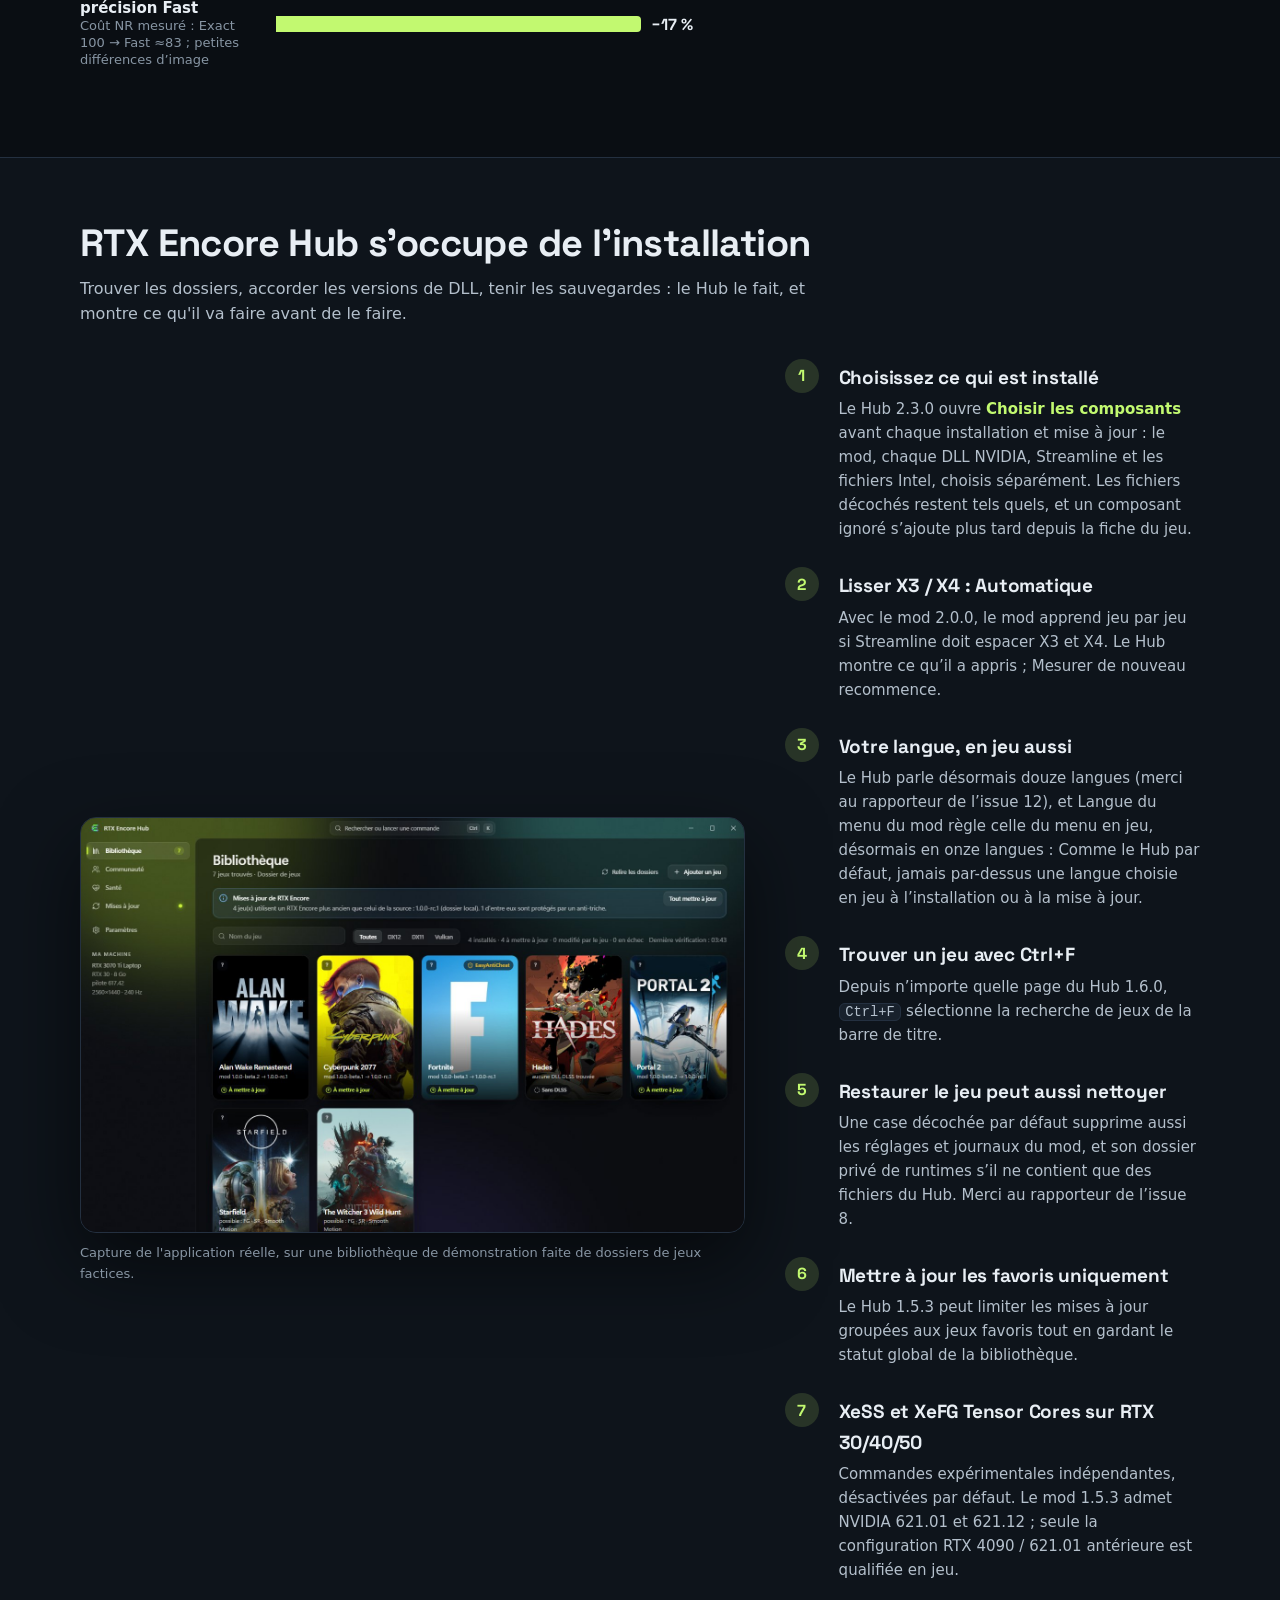
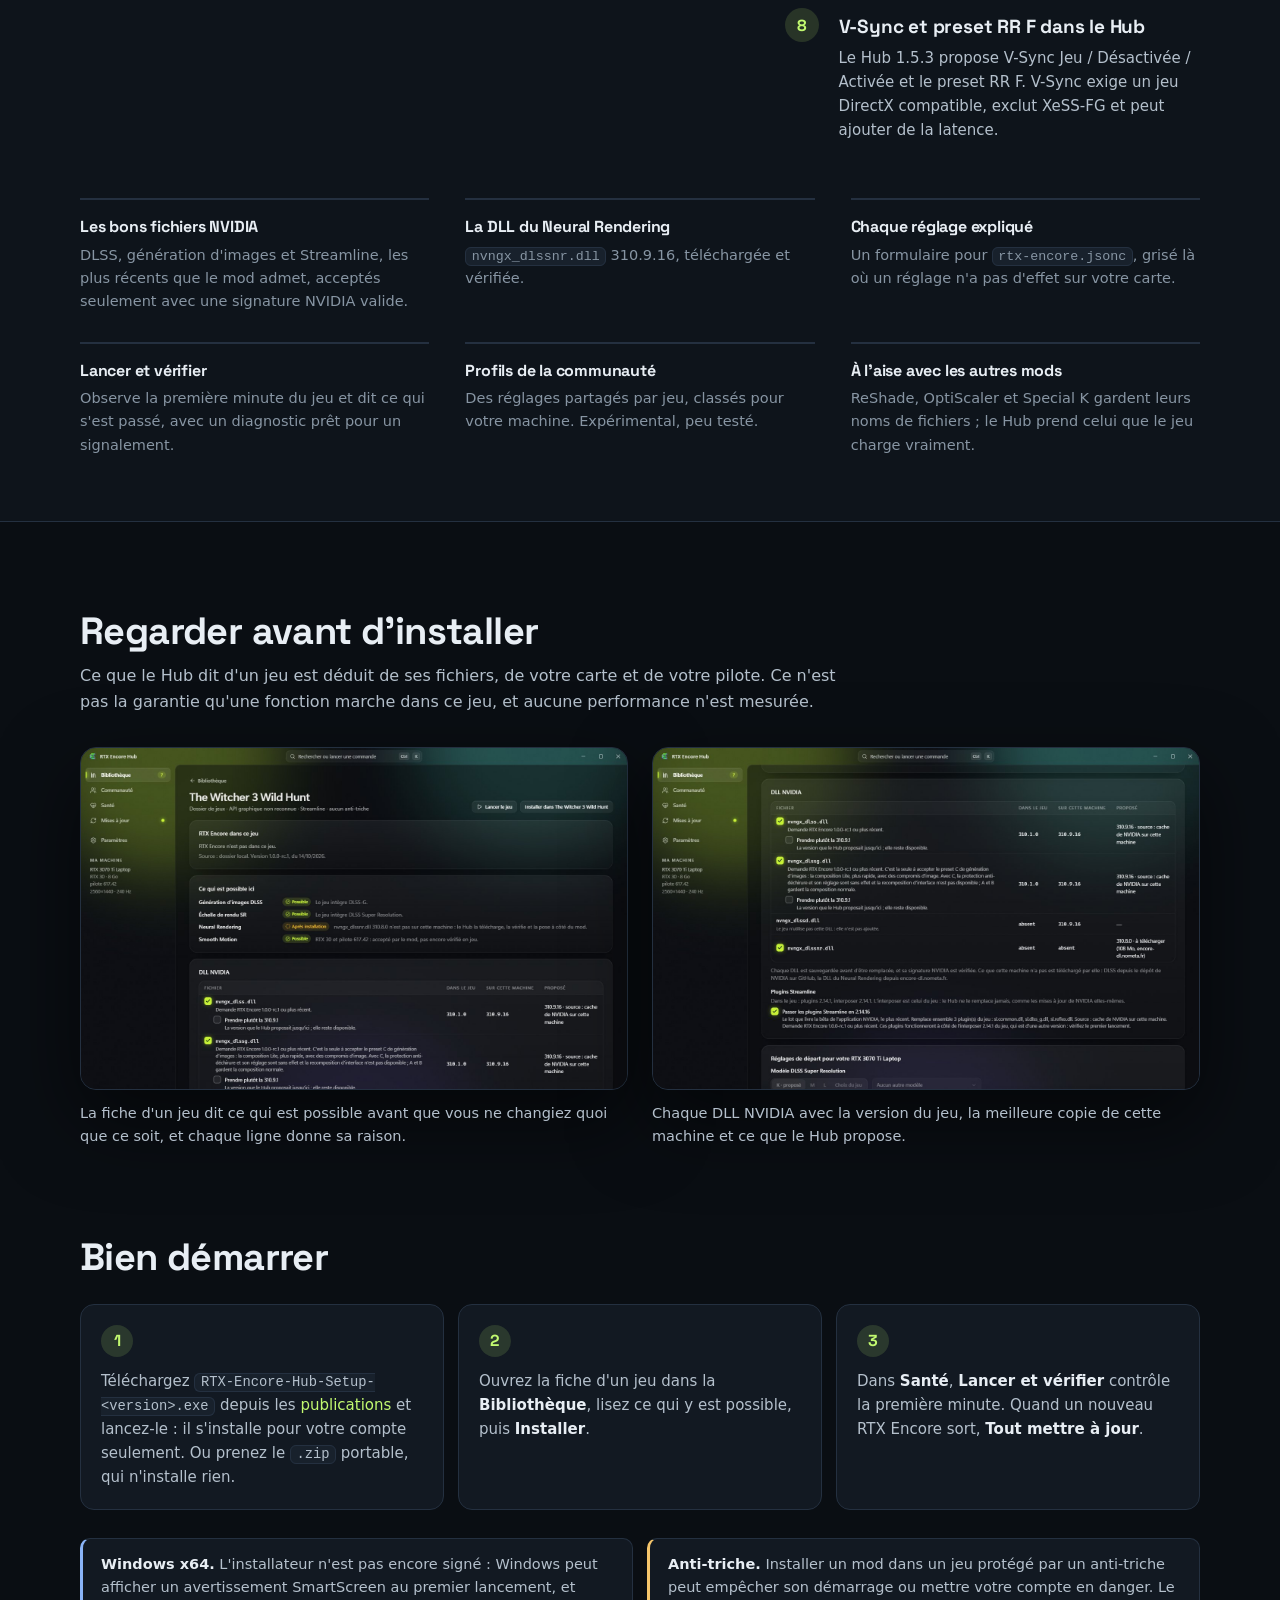
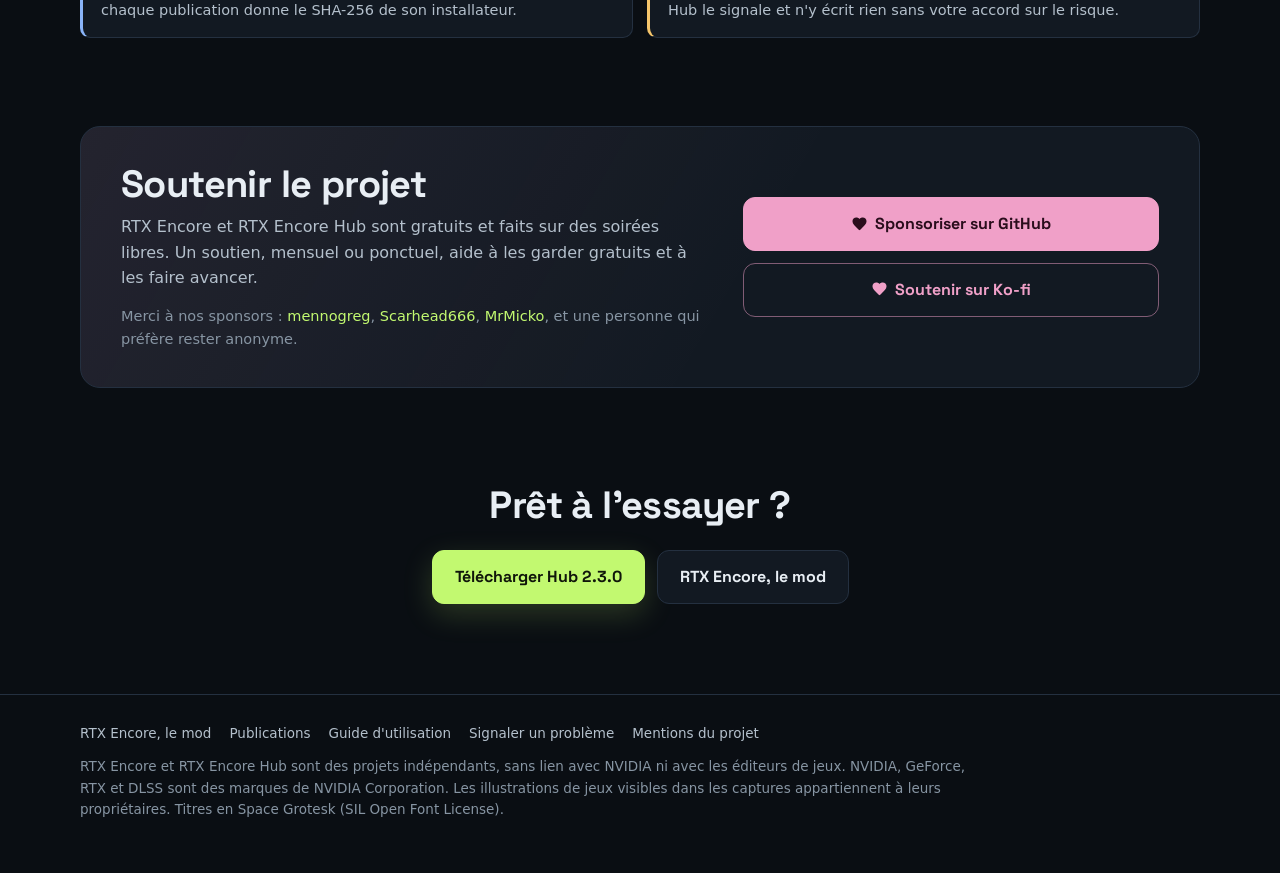
==== commit f6ec652a: "Site: RTX Encore 2.3.0 and Hub 2.3.0 Co-authored-by: Codex <codex@openai.com>" ====
--- a/fr/index.html
+++ b/fr/index.html
@@ -3,8 +3,8 @@
 <head>
 <meta charset="utf-8">
 <meta name="viewport" content="width=device-width, initial-scale=1">
-<title>RTX Encore 2.1.0 : XeFG fluide, DLSS, XeSS, Neural Rendering et génération d’images, même sans DLSS</title>
-<meta name="description" content="RTX Encore 2.1.0 : XeFG fluide dès X3 avec la cadence du jeu régulière, DLSS, XeSS, génération d’images jusqu’à X6 et Neural Rendering, y compris dans les jeux sans DLSS.">
+<title>RTX Encore 2.3.0 · Neural Rendering sur l’image finale · FSR 1 · Hub 2.3.0</title>
+<meta name="description" content="RTX Encore 2.3.0 apporte le Neural Rendering sur l’image finale, les vecteurs de mouvement du jeu par défaut, une nouvelle console en jeu et FSR 1 avec prise en charge du HDR.">
 <link rel="canonical" href="https://encore.nometa.fr/fr/">
 <link rel="alternate" hreflang="en" href="https://encore.nometa.fr/">
 <link rel="alternate" hreflang="fr" href="https://encore.nometa.fr/fr/">
@@ -14,8 +14,8 @@
 <link rel="apple-touch-icon" href="../assets/apple-touch-icon.png">
 <link rel="preload" href="../assets/space-grotesk.woff2" as="font" type="font/woff2" crossorigin>
 <meta property="og:type" content="website">
-<meta property="og:title" content="RTX Encore 2.1.0 : XeFG fluide, DLSS, XeSS, Neural Rendering et génération d’images, même sans DLSS">
-<meta property="og:description" content="RTX Encore 2.1.0 : XeFG fluide dès X3 avec la cadence du jeu régulière, DLSS, XeSS, génération d’images jusqu’à X6 et Neural Rendering, y compris dans les jeux sans DLSS.">
+<meta property="og:title" content="RTX Encore 2.3.0 · Neural Rendering sur l’image finale · FSR 1 · Hub 2.3.0">
+<meta property="og:description" content="RTX Encore 2.3.0 apporte le Neural Rendering sur l’image finale, les vecteurs de mouvement du jeu par défaut, une nouvelle console en jeu et FSR 1 avec prise en charge du HDR.">
 <meta property="og:url" content="https://encore.nometa.fr/fr/">
 <meta property="og:image" content="https://encore.nometa.fr/assets/social-card.png">
 <meta property="og:image:width" content="1200">
@@ -35,30 +35,32 @@
 
 <main>
 <div class="wrap hero">
-<span class="badge">RTX Encore 2.1.0 · Hub 2.1.0</span>
+<span class="badge">RTX Encore 2.3.0 · Hub 2.3.0</span>
 <h1>Plus d’images.<br>Plus de jeux.<br><em>RTX Encore.</em></h1>
-<p class="lead">DLSS, XeSS, génération d’images jusqu’à X6 et Neural Rendering — y compris dans les jeux sans DLSS natif. DirectX 11, DirectX 12 et Vulkan. <strong>Installez avec le Hub, choisissez vos moteurs, réglez en jeu.</strong> <br><strong>Nouveau en 2.1.0 :</strong> la cadence du jeu régulière rend XeFG fluide dès X3, activée par défaut.</p>
+<p class="lead">RTX Encore 2.3.0 apporte le Neural Rendering sur l’image finale, les vecteurs de mouvement du jeu par défaut, une nouvelle console en jeu et FSR 1 avec prise en charge du HDR. DirectX 12 · DirectX 11 · Vulkan.</p>
 <p class="sub">Intel XeSS / XeFG, Pre-SR, le NR fovéal et Smooth Motion sur RTX 20 restent expérimentaux. La compatibilité dépend du jeu, de l’API graphique et des runtimes. <a href="https://github.com/SilyNoMeta/rtx-encore/issues/new/choose">Signaler un problème</a>.</p>
-<div class="actions"><a class="button primary" href="https://github.com/SilyNoMeta/rtx-encore-hub/releases/tag/v2.0.0">Télécharger Hub 2.1.0</a><a class="button" href="https://github.com/SilyNoMeta/rtx-encore/releases/tag/v2.0.0">Télécharger RTX Encore 2.1.0</a></div>
+<div class="actions"><a class="button primary" href="https://github.com/SilyNoMeta/rtx-encore-hub/releases/tag/v2.3.0">Télécharger Hub 2.3.0</a><a class="button" href="https://github.com/SilyNoMeta/rtx-encore/releases/tag/v2.3.0">Télécharger RTX Encore 2.3.0</a></div>
 <p class="under">Windows 10 et 11, x64 · douze langues · s&#x27;installe sans droits d&#x27;administrateur</p>
 </div>
 
 <section class="news" id="features"><div class="wrap">
-<h2>RTX Encore 2.1.0 et Hub 2.1.0</h2>
-<p class="sub">La compatibilité dépend du jeu, du GPU, de l’API et des runtimes. Sans DLSS natif, le mouvement est estimé et le HUD est traité avec l’image. Les essais du mainteneur incluent Les Sims 4, Skyrim et Elden Ring sur RTX 4090 ; ils ne certifient pas tous les jeux ni GPU. X5/X6 et Neural Rendering restent expérimentaux. Les corrections de la 2.1.0 ont été vérifiées par le mainteneur dans chaque jeu cité avec des builds de test, sur RTX 4090 ou RTX 3070 Ti Laptop ; les binaires finaux 2.1.0 n’ont pas de retest distinct en jeu.</p>
-<div class="news-grid"><div class="card"><h3>XeFG fluide dès X3</h3><p>Nouveau en 2.1.0, activé par défaut : <b>Cadence du jeu régulière pour XeFG</b> lance les images du jeu à intervalle régulier, juste sous la cadence qu’il peut tenir, pour que la caméra reste régulière sur chaque image générée de X3 à X6. Coûte quelques FPS, s’applique à chaud. Validé dans Assassin’s Creed Black Flag Resynced en X4.</p></div>
-<div class="card"><h3>La profondeur et le mouvement du jeu</h3><p>Les jeux qui ont le DLSS mais pas de génération d’images, comme Baldur’s Gate 3, donnent maintenant leur profondeur et leurs vecteurs de mouvement au DLSS Frame Generation ou au XeFG qu’ajoute RTX Encore, en DirectX 11 et Vulkan. X4 vu dans les quatre combinaisons.</p></div>
-<div class="card"><h3>Corrigé en 2.1.0</h3><p>Génération d’images bloquée « en attente » dans Baldur’s Gate 3, Final Fantasy VII Rebirth avec la surcharge DLSS de l’app NVIDIA, menu et plantage à l’Alt+Tab de Kingdom Come: Deliverance, XeSS dans Forza Horizon 6, agrandissement dans Islands of Insight, blocages de Black Flag Resynced. XeFG tourne aussi sur les Tensor Cores en DirectX 11 et Vulkan (expérimental).</p></div>
-<div class="card"><h3>Choisissez ce qui est installé</h3><p>Le Hub 2.1.0 ouvre <b>Choisir les composants</b> avant chaque installation et mise à jour : le mod, chaque DLL NVIDIA, Streamline et les fichiers Intel, choisis séparément. Les fichiers décochés restent tels quels, et un composant ignoré s’ajoute plus tard depuis la fiche du jeu.</p></div>
-<div class="card"><h3>La cadence régulière, dans le Hub aussi</h3><p>Le nouveau réglage XeFG est dans Tous les réglages de ce jeu à côté du mod 2.1.0, activé par défaut, et voyage avec les profils partagés.</p></div>
-<div class="card"><h3>Jeux sans DLSS</h3><p>Le mod 2.0.0 apporte DLSS Super Resolution ou DLAA, Intel XeSS, le Neural Rendering et la génération d’images aux jeux qui n’en ont pas, à partir de l’image qu’ils affichent, en DirectX 11, DirectX 12 et Vulkan. Testé dans PEAK, The Sims 4, Skyrim Special Edition et Football Life 2027 sur une RTX 4090.</p></div>
+<h2>RTX Encore 2.3.0 et Hub 2.3.0</h2>
+<p class="sub">La compatibilité dépend du jeu, de l’API, du GPU et des runtimes admis. Le Neural Rendering et les chemins expérimentaux conservent les limites décrites dans leurs guides. Aucun nouveau gain universel de FPS n’est annoncé.</p>
+<div class="news-grid"><div class="card"><h3>Neural Rendering sur l’image finale</h3><p>Traitez les images compatibles après les effets du jeu, avant la génération d’images et l’affichage, en DirectX 12, DirectX 11 et Vulkan. Des entrées scène/HUD séparées compatibles permettent de préserver le HUD ; un HUD déjà intégré à la scène est traité avec elle. Une à quatre passes, NR fovéal et HDR sur les chemins compatibles. En Vulkan, choisissez Image finale avant le lancement ou redémarrez après la bascule. Le guide NR détaille les combinaisons prises en charge.</p></div>
+<div class="card"><h3>Vecteurs de mouvement du jeu par défaut</h3><p>Pour la génération d’images ajoutée aux jeux avec DLSS Super Resolution mais sans DLSS Frame Generation, Game motion vectors utilise les vecteurs disponibles du jeu en DirectX 12, DirectX 11 et Vulkan, avec repli automatique vers l’estimation RTX Encore. Ils alimentent aussi le NR Image finale compatible. Les choix explicites existants sont conservés. Les chemins DX11/Vulkan utilisant les entrées du jeu existaient déjà ; la 2.3.0 expose ce choix commun et en fait le défaut. Les cinq choix sont désormais affichés de façon cohérente dans le mod et le Hub.</p></div>
+<div class="card"><h3>Une nouvelle console en jeu</h3><p>Navigation réorganisée, cartes de moteurs plus lisibles et pipeline de traitement visible pour retrouver les réglages de reconstruction, génération d’images, NR et performances. Le NR présente l’apparence globale, les réglages par passe et des profils multipasses complets.</p></div>
+<div class="card"><h3>FSR 1 rejoint NIS, HDR compris</h3><p>AMD FidelityFX Super Resolution 1 rejoint NVIDIA Image Scaling pour les jeux sans DLSS. Les chemins de présentation DirectX 11, DirectX 12 et Vulkan compatibles acceptent SDR, HDR10 et scRGB. La netteté spatiale se règle à chaud. FXAA/SMAA avant ou après la mise à l’échelle restent limités au DirectX 11 SDR. Choisissez une résolution fenêtrée inférieure, au même format d’image, avec un agrandissement strict jusqu’à 2x par axe.</p></div>
+<div class="card"><h3>Looks NR et exposition</h3><p>Sept looks sont disponibles dans le mod et le Hub : Standard, Discret, Naturel, Cinématique, Visages, Peau douce et Référence NVIDIA. Un look modifie l’apparence et remet les surcharges d’apparence par passe sur Global, sans changer le nombre de passes, les modèles, la résolution ni l’exposition. L’exposition NR propose Jeu, Automatique, Mesurée et Manuelle pour les entrées DLSS linéaires scène compatibles. Une nouvelle configuration utilise Automatique ; un fichier existant sans cette clé conserve Jeu.</p></div>
+<div class="card"><h3>Comparer l’image et son coût</h3><p>Le laboratoire Image et performances compare Post-SR, Pre-SR et Image finale, avec captures, mesures et export. Le Hub affiche les placements sélectionnés sur les cartes de comparaison. Comparez des conditions identiques ; le temps GPU NR mesure le traitement NR, pas tous les transferts ni le pipeline graphique complet.</p></div>
+<div class="card"><h3>Cadence XeFG plus sélective</h3><p>À partir de X3, le mode automatique attend des intervalles durablement irréguliers avant d’intervenir et conserve une correction seulement si elle améliore la régularité dans son budget de perte des FPS de base. Il relâche la contrainte et rétablit une correction efficace si nécessaire. Le mode manuel expose un budget de 0 à 30 %, la détection et les ajustements automatiques, à chaud. Le mode automatique utilise un budget de 4 %.</p></div>
+<div class="card"><h3>RTX Encore Hub 2.3.0</h3><p>Le Hub associé reconnaît les archives FSR 1 stables et les proxy/ASI installés, propose Game motion vectors, l’exposition NR et la cadence XeFG manuelle, tout en respectant les versions anciennes du mod. L’installation guidée prend en charge NIS/FSR 1 et leur AA applicable. Le schéma communautaire accepte Image finale et les nouvelles commandes XeFG partagées. NIS, Overlay Studio, options Tensor Cores et choix des composants par fichier restent disponibles.</p></div>
 </div>
 </div></section>
 
 <section class="community wrap" aria-labelledby="community-title">
 <div>
 <h2 id="community-title">Le Discord de RTX Encore est ouvert</h2>
-<p>Vous essayez la 2.1.0 et son XeFG plus fluide ? Partagez le nom du jeu, votre carte graphique et vos réglages, comparez vos résultats ou demandez de l’aide pour le mod et le Hub.</p>
+<p>RTX Encore 2.3.0 apporte le Neural Rendering sur l’image finale, les vecteurs de mouvement du jeu par défaut, une nouvelle console en jeu et FSR 1 avec prise en charge du HDR.</p>
 </div>
 <a class="button discord" href="https://discord.gg/Zwmq4Xc2Br"><svg viewBox="0 0 24 24" width="22" height="22" fill="currentColor" aria-hidden="true"><path d="M20.317 4.37a19.8 19.8 0 0 0-4.885-1.515c-.21.38-.452.892-.62 1.3a18.2 18.2 0 0 0-5.42 0 14 14 0 0 0-.628-1.3 19.7 19.7 0 0 0-4.888 1.52C.785 8.95-.053 13.41.366 17.808a20 20 0 0 0 5.993 3.03c.484-.654.915-1.35 1.287-2.082a13 13 0 0 1-2.027-.966l.497-.386c3.908 1.82 8.16 1.82 12.022 0l.498.386a13 13 0 0 1-2.03.968c.372.73.802 1.427 1.287 2.08a20 20 0 0 0 5.995-3.03c.492-5.1-.84-9.52-3.571-13.438ZM8.02 15.1c-1.173 0-2.134-1.073-2.134-2.392s.94-2.394 2.134-2.394c1.205 0 2.155 1.083 2.134 2.394 0 1.32-.94 2.392-2.134 2.392Zm7.96 0c-1.173 0-2.134-1.073-2.134-2.392s.94-2.394 2.134-2.394c1.205 0 2.155 1.083 2.134 2.394 0 1.32-.93 2.392-2.134 2.392Z"/></svg>Rejoindre le Discord</a>
 </section>
@@ -74,7 +76,7 @@
 
 <section id="nr"><div class="wrap">
 <h2>Le Neural Rendering, avant et après</h2>
-<p class="sub">Le Neural Rendering est le réseau de NVIDIA qui travaille sur l&#x27;image produite par DLSS : une à quatre passes, un style pour chacune, HDR compris. RTX Encore le fait tourner sur RTX 20, 30 et 40, avec ses propres optimisations pour les RTX 30. Expérimental, désactivé par défaut.</p>
+<p class="sub">Le Neural Rendering utilise le réseau de NVIDIA pour modifier une image compatible à l’étape SR ou, avec Image finale, après les effets du jeu. Une à quatre passes, apparence par passe et HDR sur les chemins pris en charge. RTX Encore le fait tourner sur RTX 20, 30 et 40, avec ses propres optimisations RTX 30. Expérimental, désactivé par défaut.</p>
 <div class="compare-nr">
 <input type="radio" name="nr-view" id="nr-on" checked><input type="radio" name="nr-view" id="nr-off">
 <div class="tabs"><label for="nr-on">Avec Neural Rendering</label><label for="nr-off">Sans Neural Rendering</label></div>
@@ -101,7 +103,7 @@
 <div class="hub">
 <figure><div class="shot"><img src="../assets/library.fr.jpg" alt="La bibliothèque du Hub, avec l&#x27;état de chaque installation et le bandeau des mises à jour" width="1440" height="900" loading="lazy"></div><figcaption>Capture de l&#x27;application réelle, sur une bibliothèque de démonstration faite de dossiers de jeux factices.</figcaption></figure>
 <ol class="points">
-<li><h3>Choisissez ce qui est installé</h3><p>Le Hub 2.1.0 ouvre <b>Choisir les composants</b> avant chaque installation et mise à jour : le mod, chaque DLL NVIDIA, Streamline et les fichiers Intel, choisis séparément. Les fichiers décochés restent tels quels, et un composant ignoré s’ajoute plus tard depuis la fiche du jeu.</p></li>
+<li><h3>Choisissez ce qui est installé</h3><p>Le Hub 2.3.0 ouvre <b>Choisir les composants</b> avant chaque installation et mise à jour : le mod, chaque DLL NVIDIA, Streamline et les fichiers Intel, choisis séparément. Les fichiers décochés restent tels quels, et un composant ignoré s’ajoute plus tard depuis la fiche du jeu.</p></li>
 <li><h3>Lisser X3 / X4 : Automatique</h3><p>Avec le mod 2.0.0, le mod apprend jeu par jeu si Streamline doit espacer X3 et X4. Le Hub montre ce qu’il a appris ; Mesurer de nouveau recommence.</p></li>
 <li><h3>Votre langue, en jeu aussi</h3><p>Le Hub parle désormais douze langues (merci au rapporteur de l’issue 12), et Langue du menu du mod règle celle du menu en jeu, désormais en onze langues : Comme le Hub par défaut, jamais par-dessus une langue choisie en jeu à l’installation ou à la mise à jour.</p></li>
 <li><h3>Trouver un jeu avec Ctrl+F</h3><p>Depuis n’importe quelle page du Hub 1.6.0, <code>Ctrl+F</code> sélectionne la recherche de jeux de la barre de titre.</p></li>
@@ -156,7 +158,7 @@
 
 <div class="wrap cta">
 <h2>Prêt à l&#x27;essayer ?</h2>
-<div class="actions"><a class="button primary" href="https://github.com/SilyNoMeta/rtx-encore-hub/releases/tag/v2.0.0">Télécharger Hub 2.1.0</a><a class="button" href="https://github.com/SilyNoMeta/rtx-encore">RTX Encore, le mod</a></div>
+<div class="actions"><a class="button primary" href="https://github.com/SilyNoMeta/rtx-encore-hub/releases/tag/v2.3.0">Télécharger Hub 2.3.0</a><a class="button" href="https://github.com/SilyNoMeta/rtx-encore">RTX Encore, le mod</a></div>
 </div>
 </main>
 
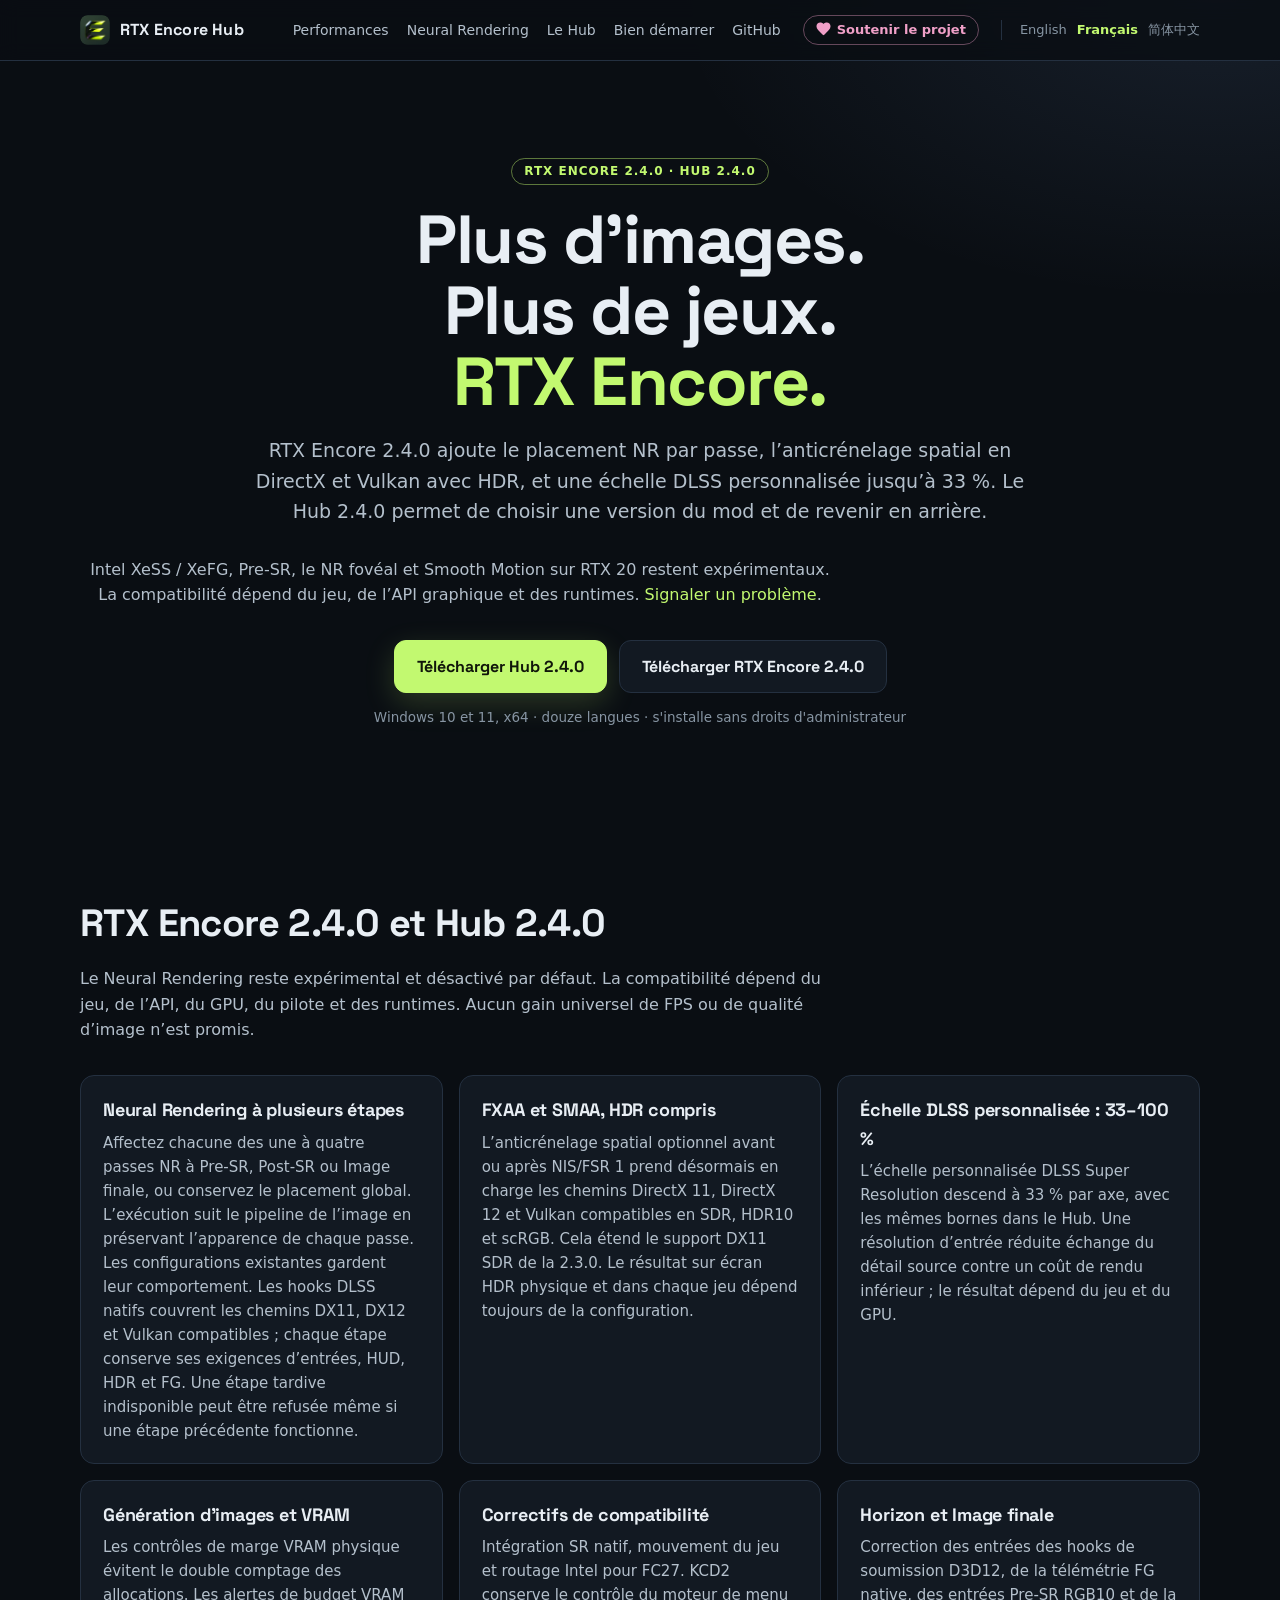
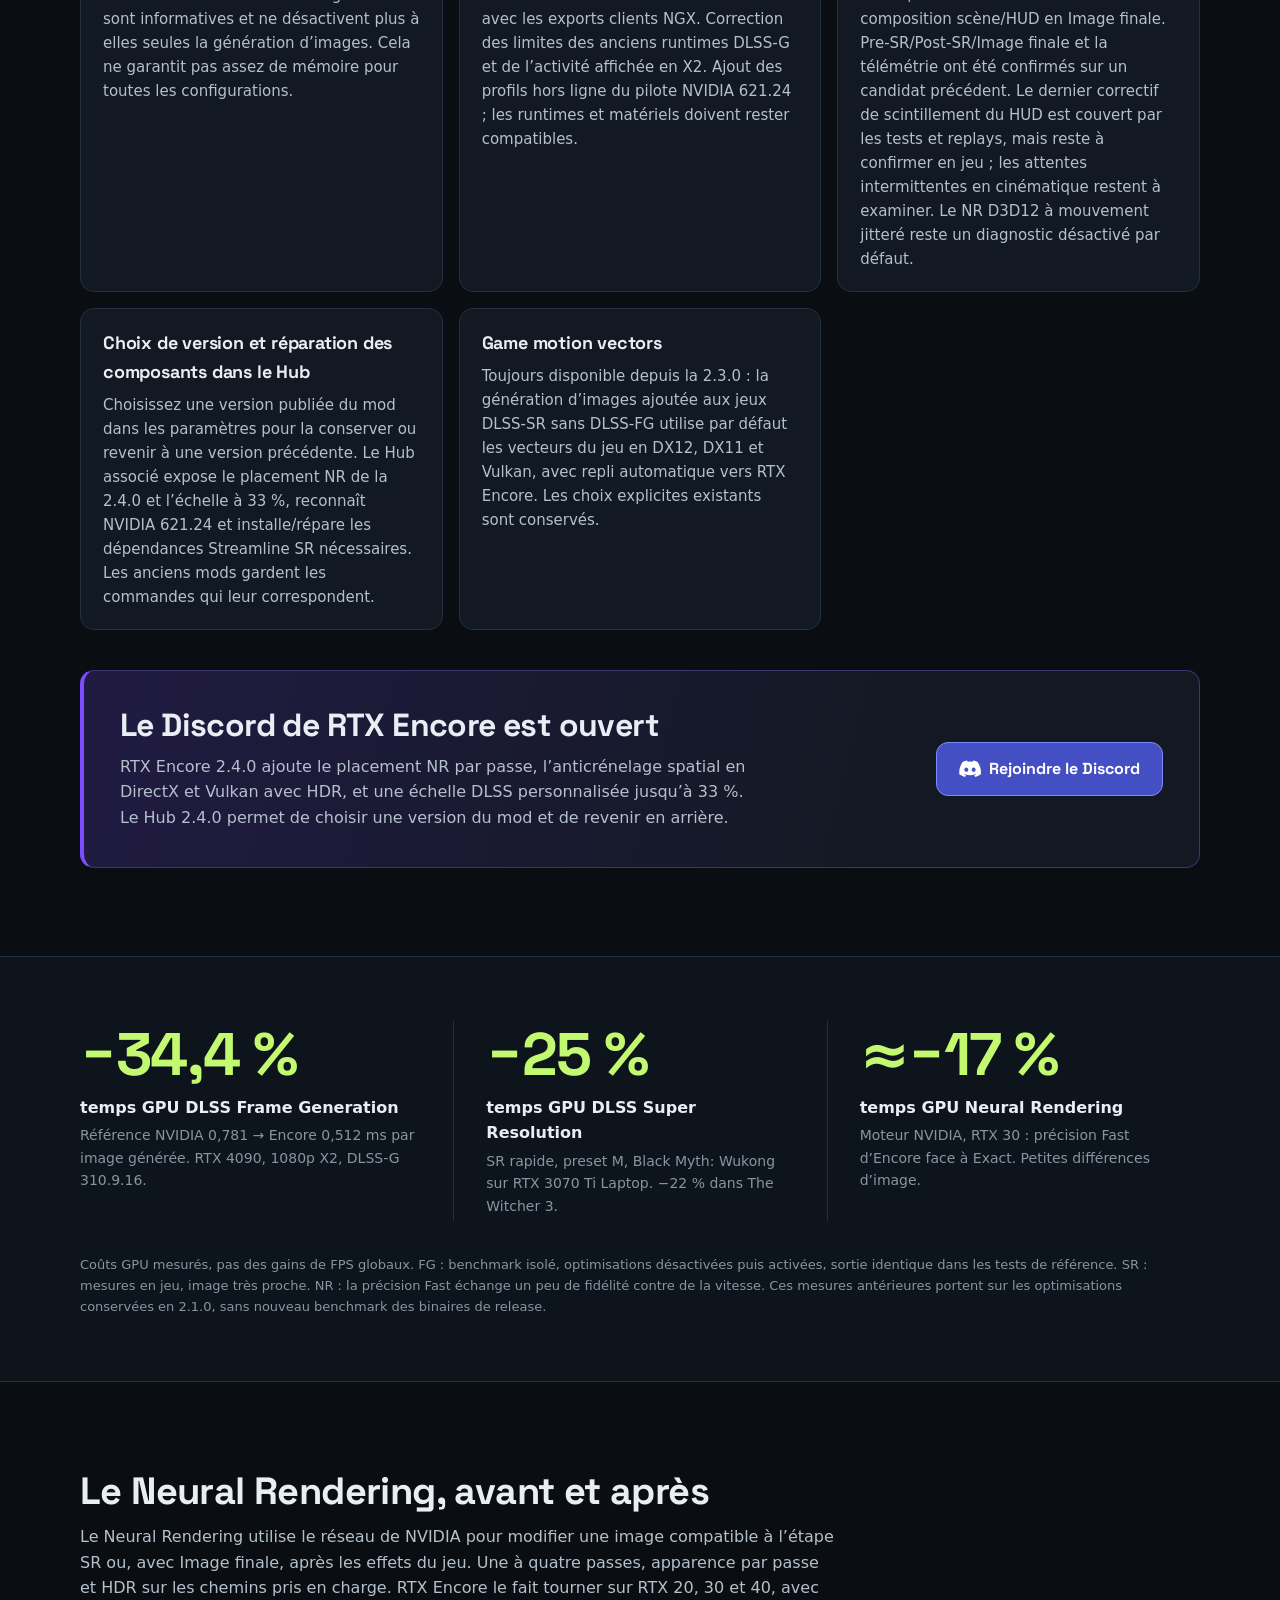
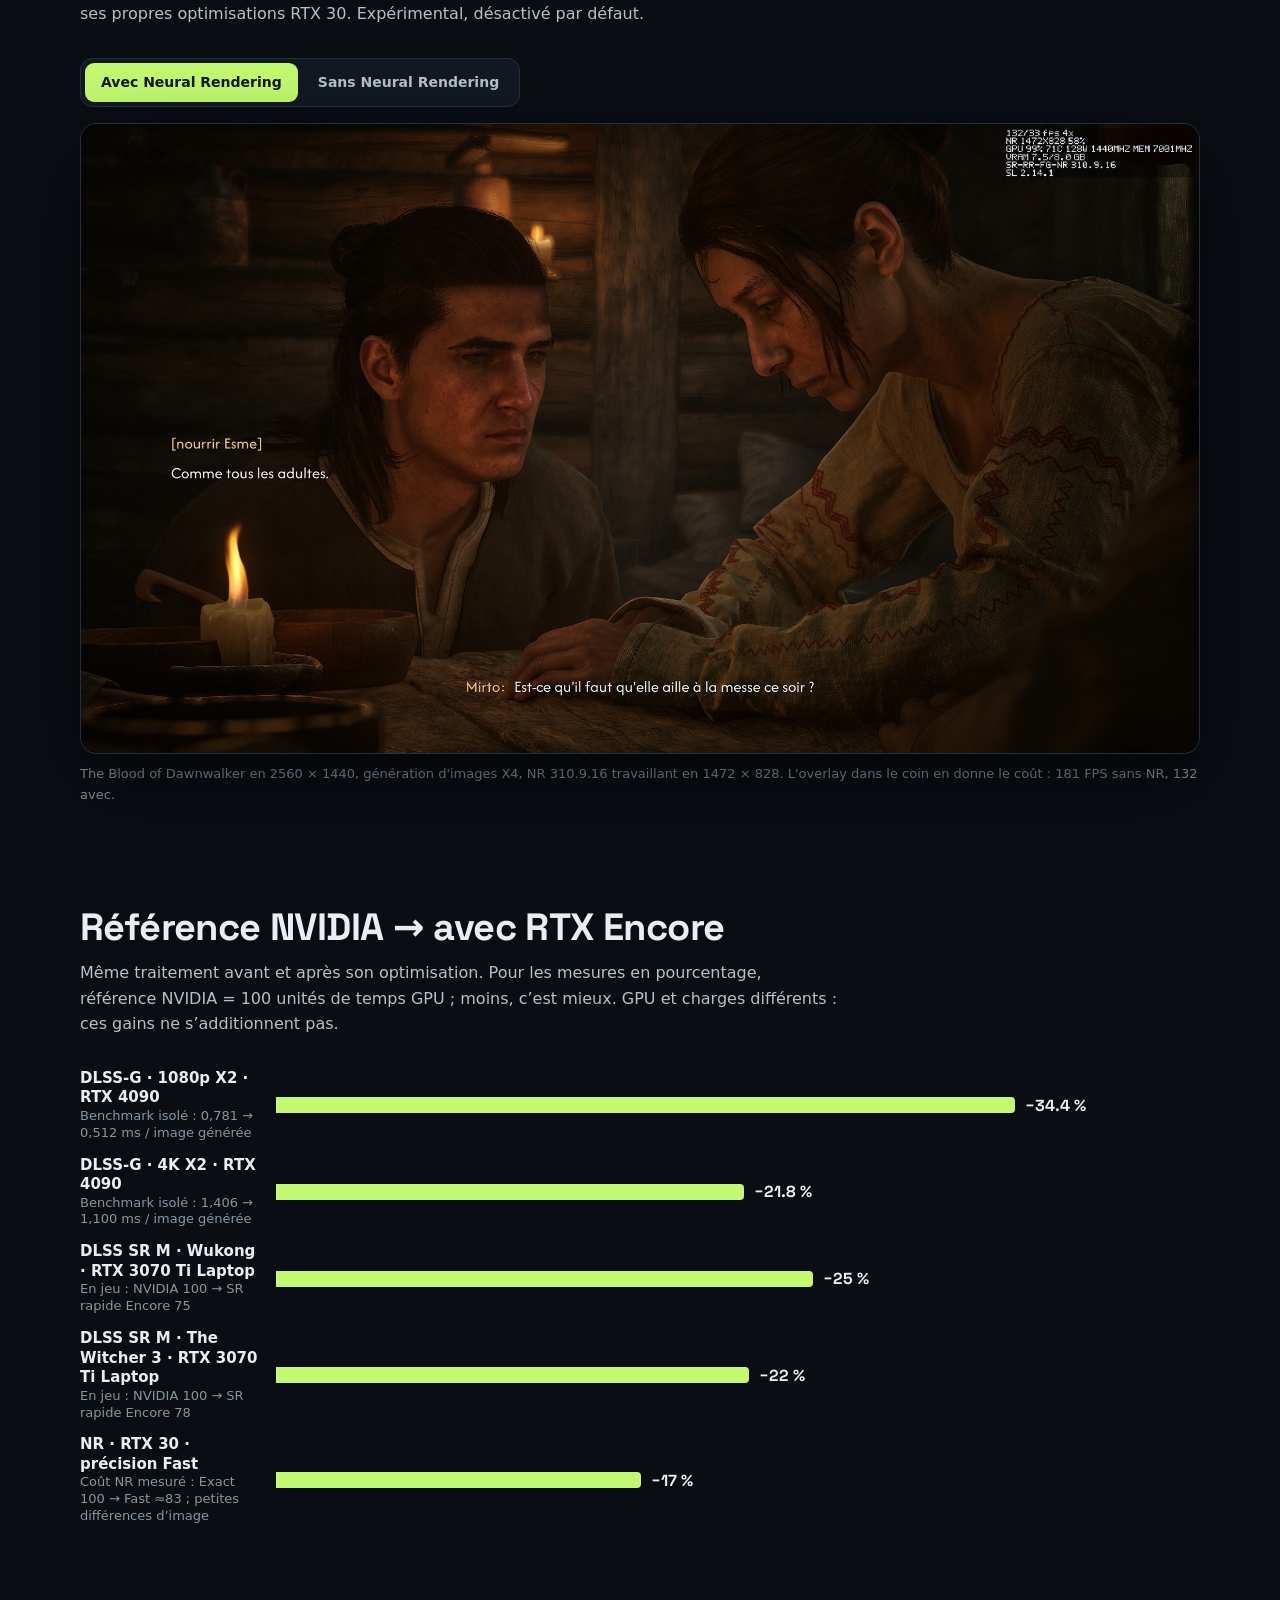
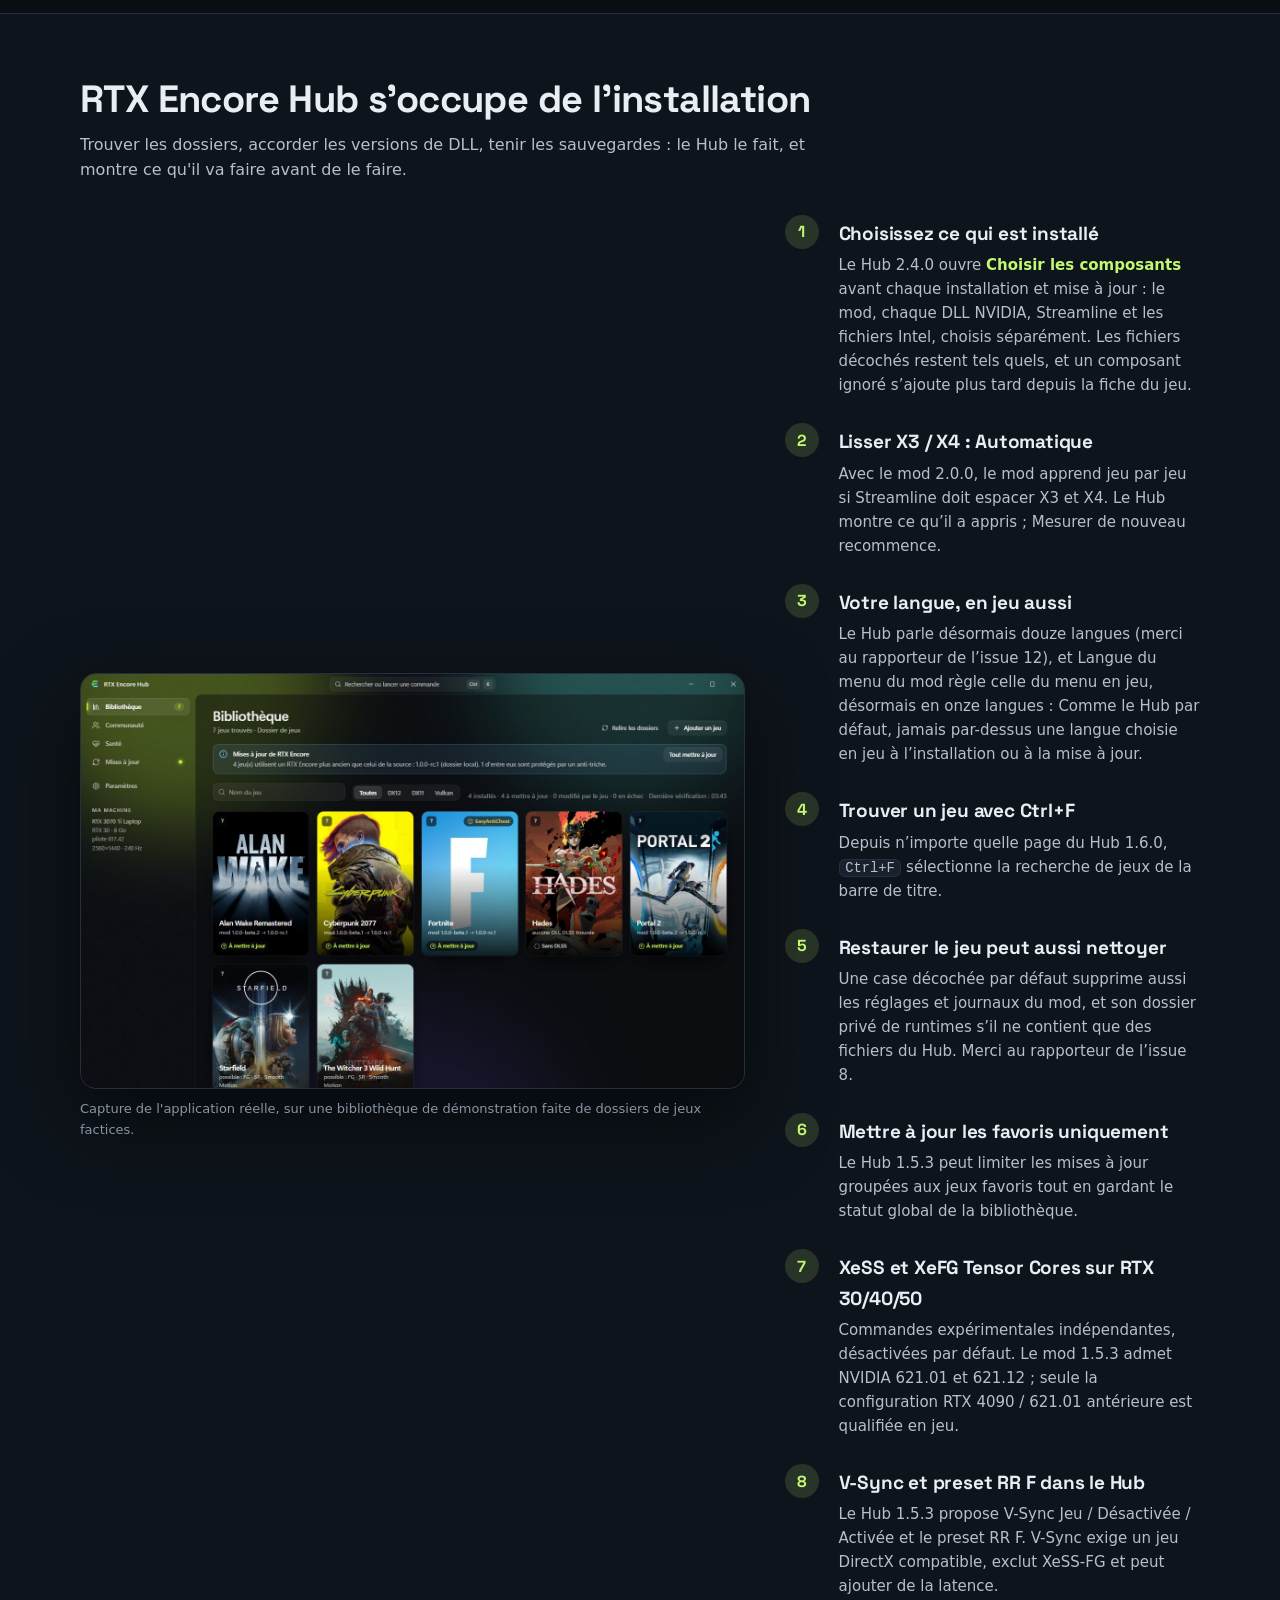
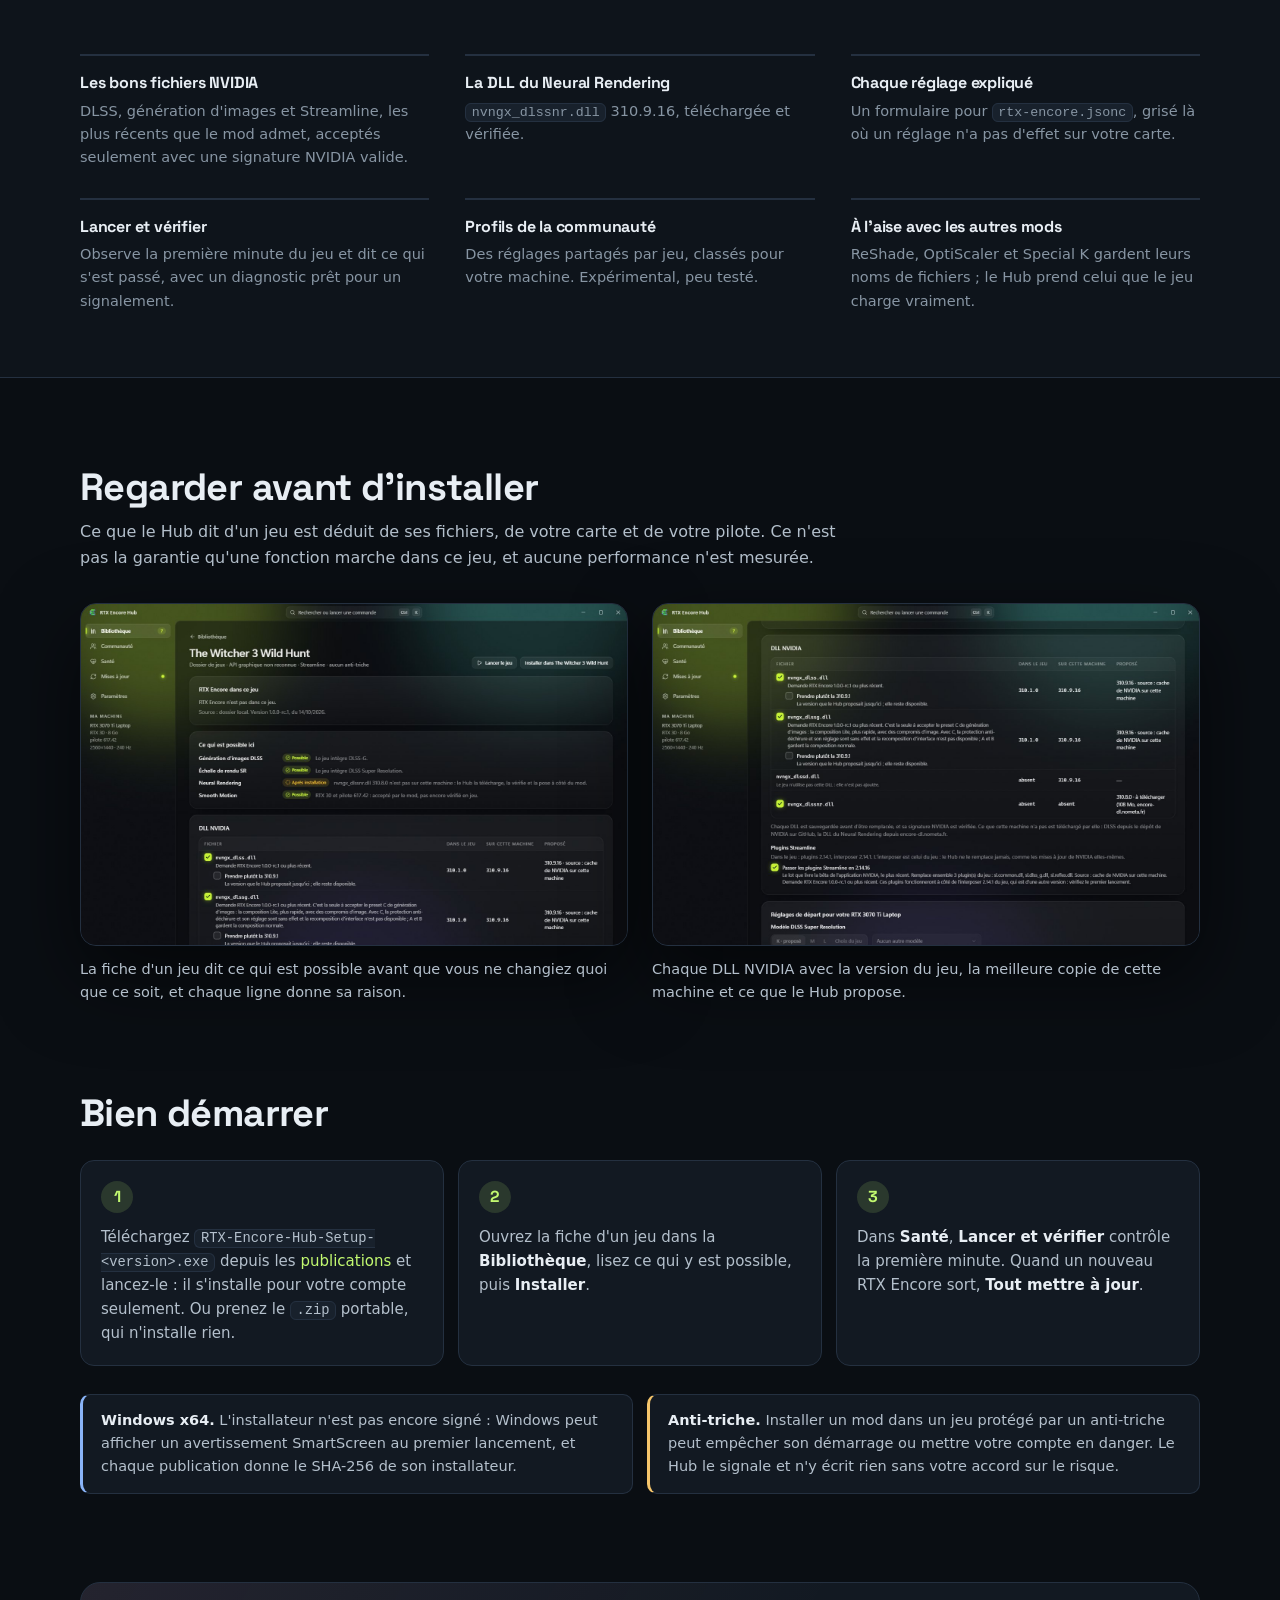
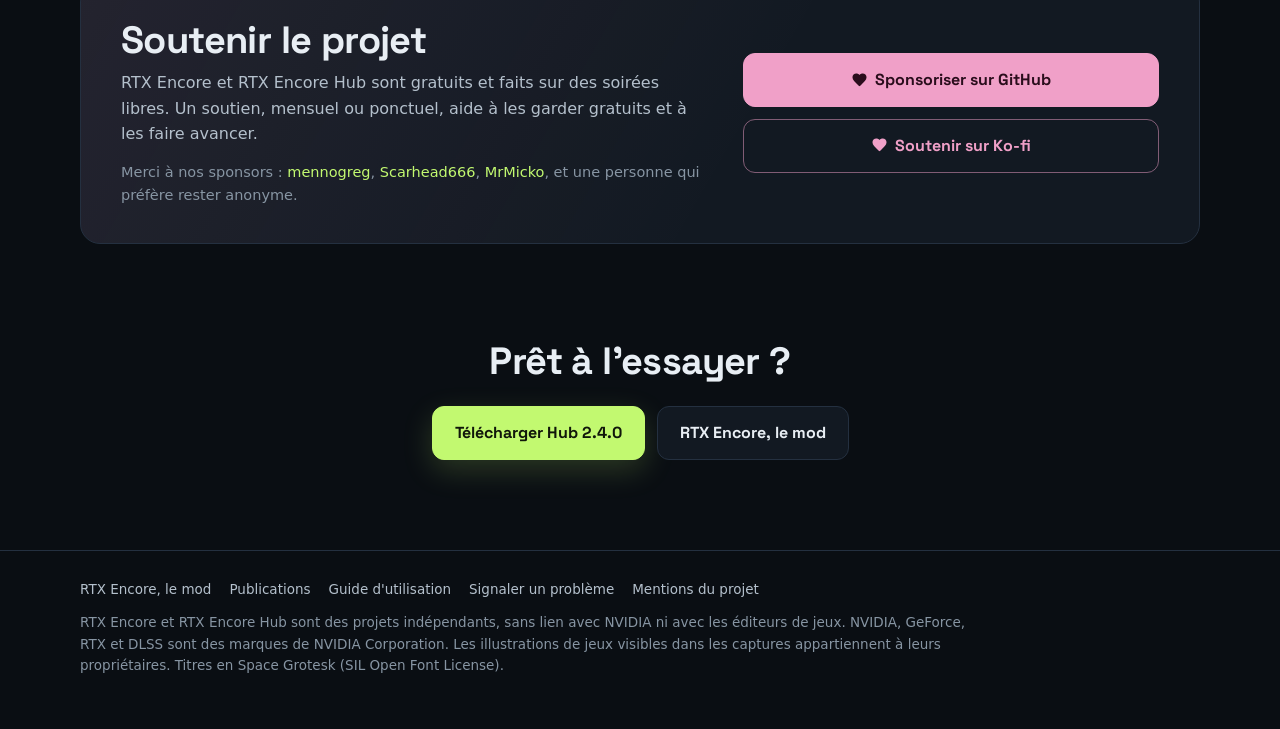
==== commit ab76bdb0: "Publish RTX Encore and Hub 2.4.0 site Co-authored-by: Codex <codex@openai.com>" ====
--- a/fr/index.html
+++ b/fr/index.html
@@ -3,8 +3,8 @@
 <head>
 <meta charset="utf-8">
 <meta name="viewport" content="width=device-width, initial-scale=1">
-<title>RTX Encore 2.3.0 · Neural Rendering sur l’image finale · FSR 1 · Hub 2.3.0</title>
-<meta name="description" content="RTX Encore 2.3.0 apporte le Neural Rendering sur l’image finale, les vecteurs de mouvement du jeu par défaut, une nouvelle console en jeu et FSR 1 avec prise en charge du HDR.">
+<title>RTX Encore 2.4.0 · Hub 2.4.0</title>
+<meta name="description" content="RTX Encore 2.4.0 ajoute le placement NR par passe, l’anticrénelage spatial en DirectX et Vulkan avec HDR, et une échelle DLSS personnalisée jusqu’à 33 %. Le Hub 2.4.0 permet de choisir une version du mod et de revenir en arrière.">
 <link rel="canonical" href="https://encore.nometa.fr/fr/">
 <link rel="alternate" hreflang="en" href="https://encore.nometa.fr/">
 <link rel="alternate" hreflang="fr" href="https://encore.nometa.fr/fr/">
@@ -14,8 +14,8 @@
 <link rel="apple-touch-icon" href="../assets/apple-touch-icon.png">
 <link rel="preload" href="../assets/space-grotesk.woff2" as="font" type="font/woff2" crossorigin>
 <meta property="og:type" content="website">
-<meta property="og:title" content="RTX Encore 2.3.0 · Neural Rendering sur l’image finale · FSR 1 · Hub 2.3.0">
-<meta property="og:description" content="RTX Encore 2.3.0 apporte le Neural Rendering sur l’image finale, les vecteurs de mouvement du jeu par défaut, une nouvelle console en jeu et FSR 1 avec prise en charge du HDR.">
+<meta property="og:title" content="RTX Encore 2.4.0 · Hub 2.4.0">
+<meta property="og:description" content="RTX Encore 2.4.0 ajoute le placement NR par passe, l’anticrénelage spatial en DirectX et Vulkan avec HDR, et une échelle DLSS personnalisée jusqu’à 33 %. Le Hub 2.4.0 permet de choisir une version du mod et de revenir en arrière.">
 <meta property="og:url" content="https://encore.nometa.fr/fr/">
 <meta property="og:image" content="https://encore.nometa.fr/assets/social-card.png">
 <meta property="og:image:width" content="1200">
@@ -35,32 +35,32 @@
 
 <main>
 <div class="wrap hero">
-<span class="badge">RTX Encore 2.3.0 · Hub 2.3.0</span>
+<span class="badge">RTX Encore 2.4.0 · Hub 2.4.0</span>
 <h1>Plus d’images.<br>Plus de jeux.<br><em>RTX Encore.</em></h1>
-<p class="lead">RTX Encore 2.3.0 apporte le Neural Rendering sur l’image finale, les vecteurs de mouvement du jeu par défaut, une nouvelle console en jeu et FSR 1 avec prise en charge du HDR. DirectX 12 · DirectX 11 · Vulkan.</p>
+<p class="lead">RTX Encore 2.4.0 ajoute le placement NR par passe, l’anticrénelage spatial en DirectX et Vulkan avec HDR, et une échelle DLSS personnalisée jusqu’à 33 %. Le Hub 2.4.0 permet de choisir une version du mod et de revenir en arrière.</p>
 <p class="sub">Intel XeSS / XeFG, Pre-SR, le NR fovéal et Smooth Motion sur RTX 20 restent expérimentaux. La compatibilité dépend du jeu, de l’API graphique et des runtimes. <a href="https://github.com/SilyNoMeta/rtx-encore/issues/new/choose">Signaler un problème</a>.</p>
-<div class="actions"><a class="button primary" href="https://github.com/SilyNoMeta/rtx-encore-hub/releases/tag/v2.3.0">Télécharger Hub 2.3.0</a><a class="button" href="https://github.com/SilyNoMeta/rtx-encore/releases/tag/v2.3.0">Télécharger RTX Encore 2.3.0</a></div>
+<div class="actions"><a class="button primary" href="https://github.com/SilyNoMeta/rtx-encore-hub/releases/tag/v2.4.0">Télécharger Hub 2.4.0</a><a class="button" href="https://github.com/SilyNoMeta/rtx-encore/releases/tag/v2.4.0">Télécharger RTX Encore 2.4.0</a></div>
 <p class="under">Windows 10 et 11, x64 · douze langues · s&#x27;installe sans droits d&#x27;administrateur</p>
 </div>
 
 <section class="news" id="features"><div class="wrap">
-<h2>RTX Encore 2.3.0 et Hub 2.3.0</h2>
-<p class="sub">La compatibilité dépend du jeu, de l’API, du GPU et des runtimes admis. Le Neural Rendering et les chemins expérimentaux conservent les limites décrites dans leurs guides. Aucun nouveau gain universel de FPS n’est annoncé.</p>
-<div class="news-grid"><div class="card"><h3>Neural Rendering sur l’image finale</h3><p>Traitez les images compatibles après les effets du jeu, avant la génération d’images et l’affichage, en DirectX 12, DirectX 11 et Vulkan. Des entrées scène/HUD séparées compatibles permettent de préserver le HUD ; un HUD déjà intégré à la scène est traité avec elle. Une à quatre passes, NR fovéal et HDR sur les chemins compatibles. En Vulkan, choisissez Image finale avant le lancement ou redémarrez après la bascule. Le guide NR détaille les combinaisons prises en charge.</p></div>
-<div class="card"><h3>Vecteurs de mouvement du jeu par défaut</h3><p>Pour la génération d’images ajoutée aux jeux avec DLSS Super Resolution mais sans DLSS Frame Generation, Game motion vectors utilise les vecteurs disponibles du jeu en DirectX 12, DirectX 11 et Vulkan, avec repli automatique vers l’estimation RTX Encore. Ils alimentent aussi le NR Image finale compatible. Les choix explicites existants sont conservés. Les chemins DX11/Vulkan utilisant les entrées du jeu existaient déjà ; la 2.3.0 expose ce choix commun et en fait le défaut. Les cinq choix sont désormais affichés de façon cohérente dans le mod et le Hub.</p></div>
-<div class="card"><h3>Une nouvelle console en jeu</h3><p>Navigation réorganisée, cartes de moteurs plus lisibles et pipeline de traitement visible pour retrouver les réglages de reconstruction, génération d’images, NR et performances. Le NR présente l’apparence globale, les réglages par passe et des profils multipasses complets.</p></div>
-<div class="card"><h3>FSR 1 rejoint NIS, HDR compris</h3><p>AMD FidelityFX Super Resolution 1 rejoint NVIDIA Image Scaling pour les jeux sans DLSS. Les chemins de présentation DirectX 11, DirectX 12 et Vulkan compatibles acceptent SDR, HDR10 et scRGB. La netteté spatiale se règle à chaud. FXAA/SMAA avant ou après la mise à l’échelle restent limités au DirectX 11 SDR. Choisissez une résolution fenêtrée inférieure, au même format d’image, avec un agrandissement strict jusqu’à 2x par axe.</p></div>
-<div class="card"><h3>Looks NR et exposition</h3><p>Sept looks sont disponibles dans le mod et le Hub : Standard, Discret, Naturel, Cinématique, Visages, Peau douce et Référence NVIDIA. Un look modifie l’apparence et remet les surcharges d’apparence par passe sur Global, sans changer le nombre de passes, les modèles, la résolution ni l’exposition. L’exposition NR propose Jeu, Automatique, Mesurée et Manuelle pour les entrées DLSS linéaires scène compatibles. Une nouvelle configuration utilise Automatique ; un fichier existant sans cette clé conserve Jeu.</p></div>
-<div class="card"><h3>Comparer l’image et son coût</h3><p>Le laboratoire Image et performances compare Post-SR, Pre-SR et Image finale, avec captures, mesures et export. Le Hub affiche les placements sélectionnés sur les cartes de comparaison. Comparez des conditions identiques ; le temps GPU NR mesure le traitement NR, pas tous les transferts ni le pipeline graphique complet.</p></div>
-<div class="card"><h3>Cadence XeFG plus sélective</h3><p>À partir de X3, le mode automatique attend des intervalles durablement irréguliers avant d’intervenir et conserve une correction seulement si elle améliore la régularité dans son budget de perte des FPS de base. Il relâche la contrainte et rétablit une correction efficace si nécessaire. Le mode manuel expose un budget de 0 à 30 %, la détection et les ajustements automatiques, à chaud. Le mode automatique utilise un budget de 4 %.</p></div>
-<div class="card"><h3>RTX Encore Hub 2.3.0</h3><p>Le Hub associé reconnaît les archives FSR 1 stables et les proxy/ASI installés, propose Game motion vectors, l’exposition NR et la cadence XeFG manuelle, tout en respectant les versions anciennes du mod. L’installation guidée prend en charge NIS/FSR 1 et leur AA applicable. Le schéma communautaire accepte Image finale et les nouvelles commandes XeFG partagées. NIS, Overlay Studio, options Tensor Cores et choix des composants par fichier restent disponibles.</p></div>
+<h2>RTX Encore 2.4.0 et Hub 2.4.0</h2>
+<p class="sub">Le Neural Rendering reste expérimental et désactivé par défaut. La compatibilité dépend du jeu, de l’API, du GPU, du pilote et des runtimes. Aucun gain universel de FPS ou de qualité d’image n’est promis.</p>
+<div class="news-grid"><div class="card"><h3>Neural Rendering à plusieurs étapes</h3><p>Affectez chacune des une à quatre passes NR à Pre-SR, Post-SR ou Image finale, ou conservez le placement global. L’exécution suit le pipeline de l’image en préservant l’apparence de chaque passe. Les configurations existantes gardent leur comportement. Les hooks DLSS natifs couvrent les chemins DX11, DX12 et Vulkan compatibles ; chaque étape conserve ses exigences d’entrées, HUD, HDR et FG. Une étape tardive indisponible peut être refusée même si une étape précédente fonctionne.</p></div>
+<div class="card"><h3>FXAA et SMAA, HDR compris</h3><p>L’anticrénelage spatial optionnel avant ou après NIS/FSR 1 prend désormais en charge les chemins DirectX 11, DirectX 12 et Vulkan compatibles en SDR, HDR10 et scRGB. Cela étend le support DX11 SDR de la 2.3.0. Le résultat sur écran HDR physique et dans chaque jeu dépend toujours de la configuration.</p></div>
+<div class="card"><h3>Échelle DLSS personnalisée : 33–100 %</h3><p>L’échelle personnalisée DLSS Super Resolution descend à 33 % par axe, avec les mêmes bornes dans le Hub. Une résolution d’entrée réduite échange du détail source contre un coût de rendu inférieur ; le résultat dépend du jeu et du GPU.</p></div>
+<div class="card"><h3>Génération d’images et VRAM</h3><p>Les contrôles de marge VRAM physique évitent le double comptage des allocations. Les alertes de budget VRAM sont informatives et ne désactivent plus à elles seules la génération d’images. Cela ne garantit pas assez de mémoire pour toutes les configurations.</p></div>
+<div class="card"><h3>Correctifs de compatibilité</h3><p>Intégration SR natif, mouvement du jeu et routage Intel pour FC27. KCD2 conserve le contrôle du moteur de menu avec les exports clients NGX. Correction des limites des anciens runtimes DLSS-G et de l’activité affichée en X2. Ajout des profils hors ligne du pilote NVIDIA 621.24 ; les runtimes et matériels doivent rester compatibles.</p></div>
+<div class="card"><h3>Horizon et Image finale</h3><p>Correction des entrées des hooks de soumission D3D12, de la télémétrie FG native, des entrées Pre-SR RGB10 et de la composition scène/HUD en Image finale. Pre-SR/Post-SR/Image finale et la télémétrie ont été confirmés sur un candidat précédent. Le dernier correctif de scintillement du HUD est couvert par les tests et replays, mais reste à confirmer en jeu ; les attentes intermittentes en cinématique restent à examiner. Le NR D3D12 à mouvement jitteré reste un diagnostic désactivé par défaut.</p></div>
+<div class="card"><h3>Choix de version et réparation des composants dans le Hub</h3><p>Choisissez une version publiée du mod dans les paramètres pour la conserver ou revenir à une version précédente. Le Hub associé expose le placement NR de la 2.4.0 et l’échelle à 33 %, reconnaît NVIDIA 621.24 et installe/répare les dépendances Streamline SR nécessaires. Les anciens mods gardent les commandes qui leur correspondent.</p></div>
+<div class="card"><h3>Game motion vectors</h3><p>Toujours disponible depuis la 2.3.0 : la génération d’images ajoutée aux jeux DLSS-SR sans DLSS-FG utilise par défaut les vecteurs du jeu en DX12, DX11 et Vulkan, avec repli automatique vers RTX Encore. Les choix explicites existants sont conservés.</p></div>
 </div>
 </div></section>
 
 <section class="community wrap" aria-labelledby="community-title">
 <div>
 <h2 id="community-title">Le Discord de RTX Encore est ouvert</h2>
-<p>RTX Encore 2.3.0 apporte le Neural Rendering sur l’image finale, les vecteurs de mouvement du jeu par défaut, une nouvelle console en jeu et FSR 1 avec prise en charge du HDR.</p>
+<p>RTX Encore 2.4.0 ajoute le placement NR par passe, l’anticrénelage spatial en DirectX et Vulkan avec HDR, et une échelle DLSS personnalisée jusqu’à 33 %. Le Hub 2.4.0 permet de choisir une version du mod et de revenir en arrière.</p>
 </div>
 <a class="button discord" href="https://discord.gg/Zwmq4Xc2Br"><svg viewBox="0 0 24 24" width="22" height="22" fill="currentColor" aria-hidden="true"><path d="M20.317 4.37a19.8 19.8 0 0 0-4.885-1.515c-.21.38-.452.892-.62 1.3a18.2 18.2 0 0 0-5.42 0 14 14 0 0 0-.628-1.3 19.7 19.7 0 0 0-4.888 1.52C.785 8.95-.053 13.41.366 17.808a20 20 0 0 0 5.993 3.03c.484-.654.915-1.35 1.287-2.082a13 13 0 0 1-2.027-.966l.497-.386c3.908 1.82 8.16 1.82 12.022 0l.498.386a13 13 0 0 1-2.03.968c.372.73.802 1.427 1.287 2.08a20 20 0 0 0 5.995-3.03c.492-5.1-.84-9.52-3.571-13.438ZM8.02 15.1c-1.173 0-2.134-1.073-2.134-2.392s.94-2.394 2.134-2.394c1.205 0 2.155 1.083 2.134 2.394 0 1.32-.94 2.392-2.134 2.392Zm7.96 0c-1.173 0-2.134-1.073-2.134-2.392s.94-2.394 2.134-2.394c1.205 0 2.155 1.083 2.134 2.394 0 1.32-.93 2.392-2.134 2.392Z"/></svg>Rejoindre le Discord</a>
 </section>
@@ -103,7 +103,7 @@
 <div class="hub">
 <figure><div class="shot"><img src="../assets/library.fr.jpg" alt="La bibliothèque du Hub, avec l&#x27;état de chaque installation et le bandeau des mises à jour" width="1440" height="900" loading="lazy"></div><figcaption>Capture de l&#x27;application réelle, sur une bibliothèque de démonstration faite de dossiers de jeux factices.</figcaption></figure>
 <ol class="points">
-<li><h3>Choisissez ce qui est installé</h3><p>Le Hub 2.3.0 ouvre <b>Choisir les composants</b> avant chaque installation et mise à jour : le mod, chaque DLL NVIDIA, Streamline et les fichiers Intel, choisis séparément. Les fichiers décochés restent tels quels, et un composant ignoré s’ajoute plus tard depuis la fiche du jeu.</p></li>
+<li><h3>Choisissez ce qui est installé</h3><p>Le Hub 2.4.0 ouvre <b>Choisir les composants</b> avant chaque installation et mise à jour : le mod, chaque DLL NVIDIA, Streamline et les fichiers Intel, choisis séparément. Les fichiers décochés restent tels quels, et un composant ignoré s’ajoute plus tard depuis la fiche du jeu.</p></li>
 <li><h3>Lisser X3 / X4 : Automatique</h3><p>Avec le mod 2.0.0, le mod apprend jeu par jeu si Streamline doit espacer X3 et X4. Le Hub montre ce qu’il a appris ; Mesurer de nouveau recommence.</p></li>
 <li><h3>Votre langue, en jeu aussi</h3><p>Le Hub parle désormais douze langues (merci au rapporteur de l’issue 12), et Langue du menu du mod règle celle du menu en jeu, désormais en onze langues : Comme le Hub par défaut, jamais par-dessus une langue choisie en jeu à l’installation ou à la mise à jour.</p></li>
 <li><h3>Trouver un jeu avec Ctrl+F</h3><p>Depuis n’importe quelle page du Hub 1.6.0, <code>Ctrl+F</code> sélectionne la recherche de jeux de la barre de titre.</p></li>
@@ -158,7 +158,7 @@
 
 <div class="wrap cta">
 <h2>Prêt à l&#x27;essayer ?</h2>
-<div class="actions"><a class="button primary" href="https://github.com/SilyNoMeta/rtx-encore-hub/releases/tag/v2.3.0">Télécharger Hub 2.3.0</a><a class="button" href="https://github.com/SilyNoMeta/rtx-encore">RTX Encore, le mod</a></div>
+<div class="actions"><a class="button primary" href="https://github.com/SilyNoMeta/rtx-encore-hub/releases/tag/v2.4.0">Télécharger Hub 2.4.0</a><a class="button" href="https://github.com/SilyNoMeta/rtx-encore">RTX Encore, le mod</a></div>
 </div>
 </main>
 
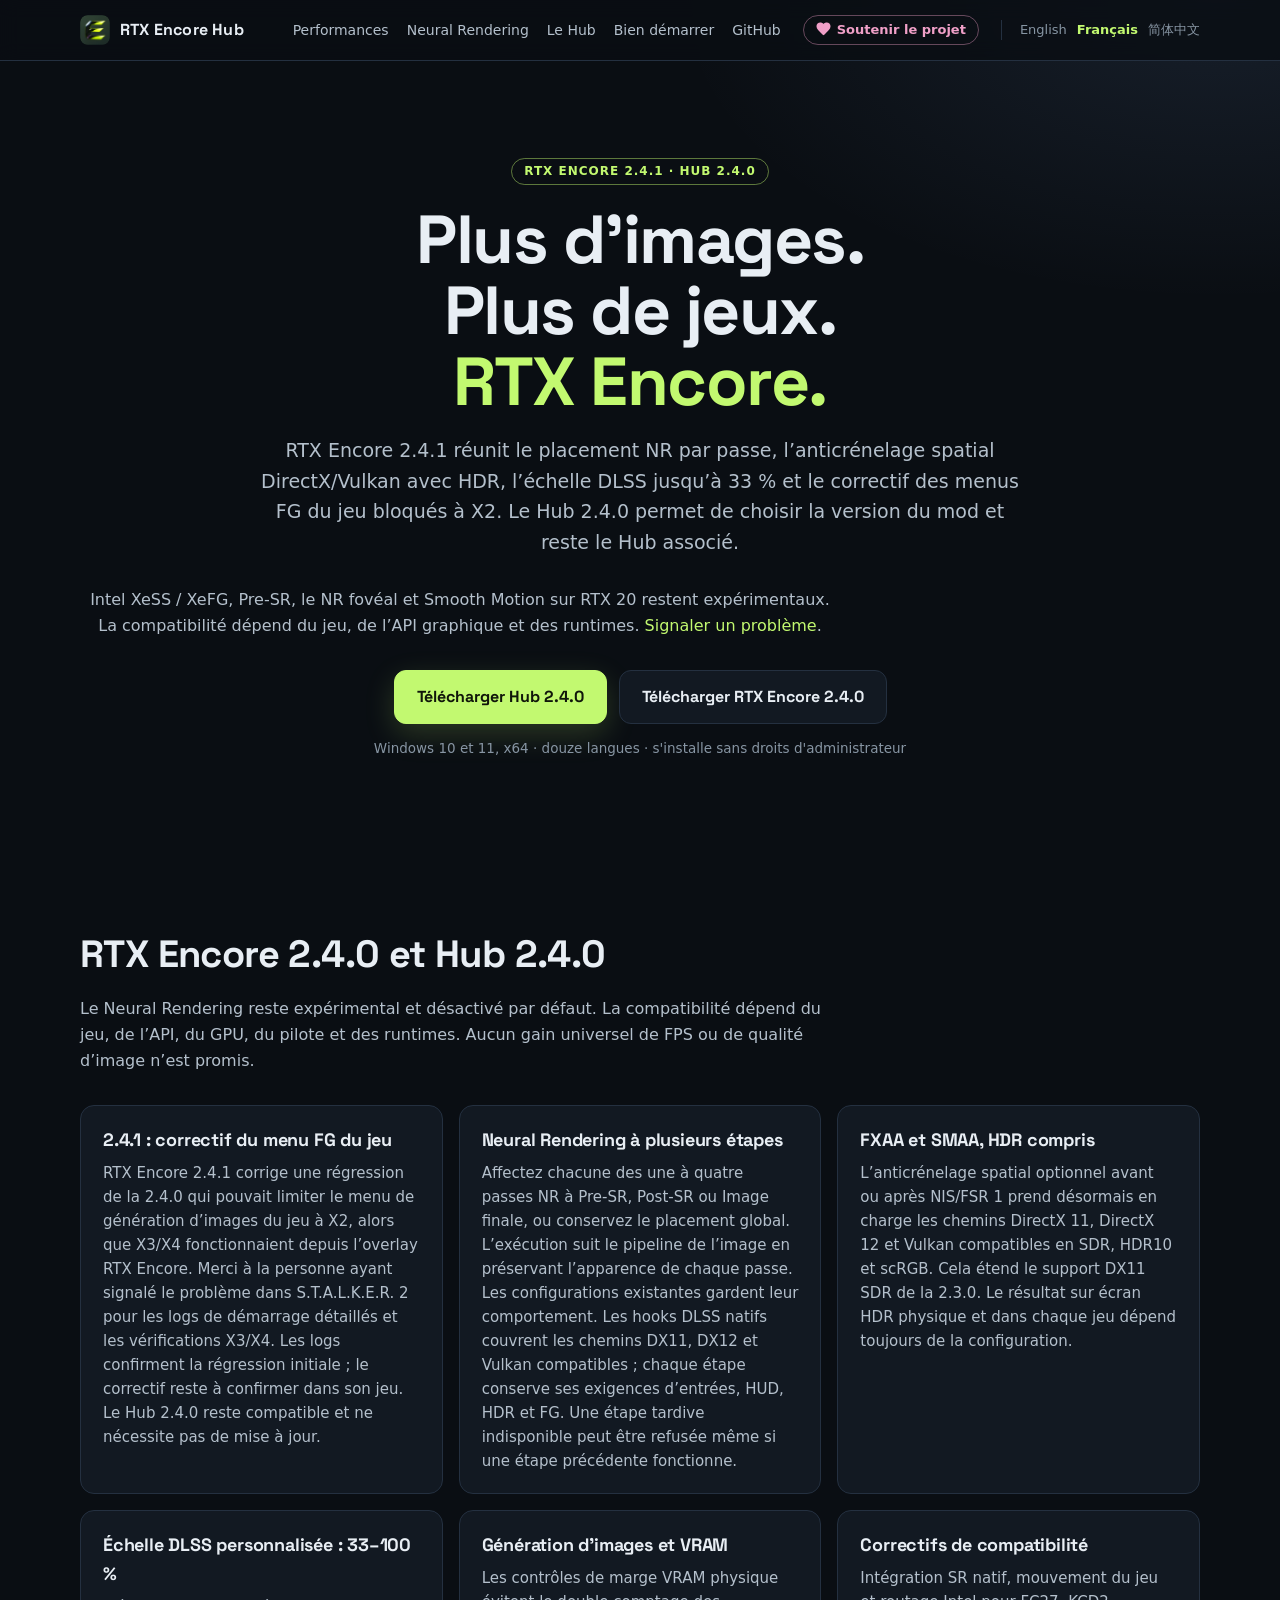
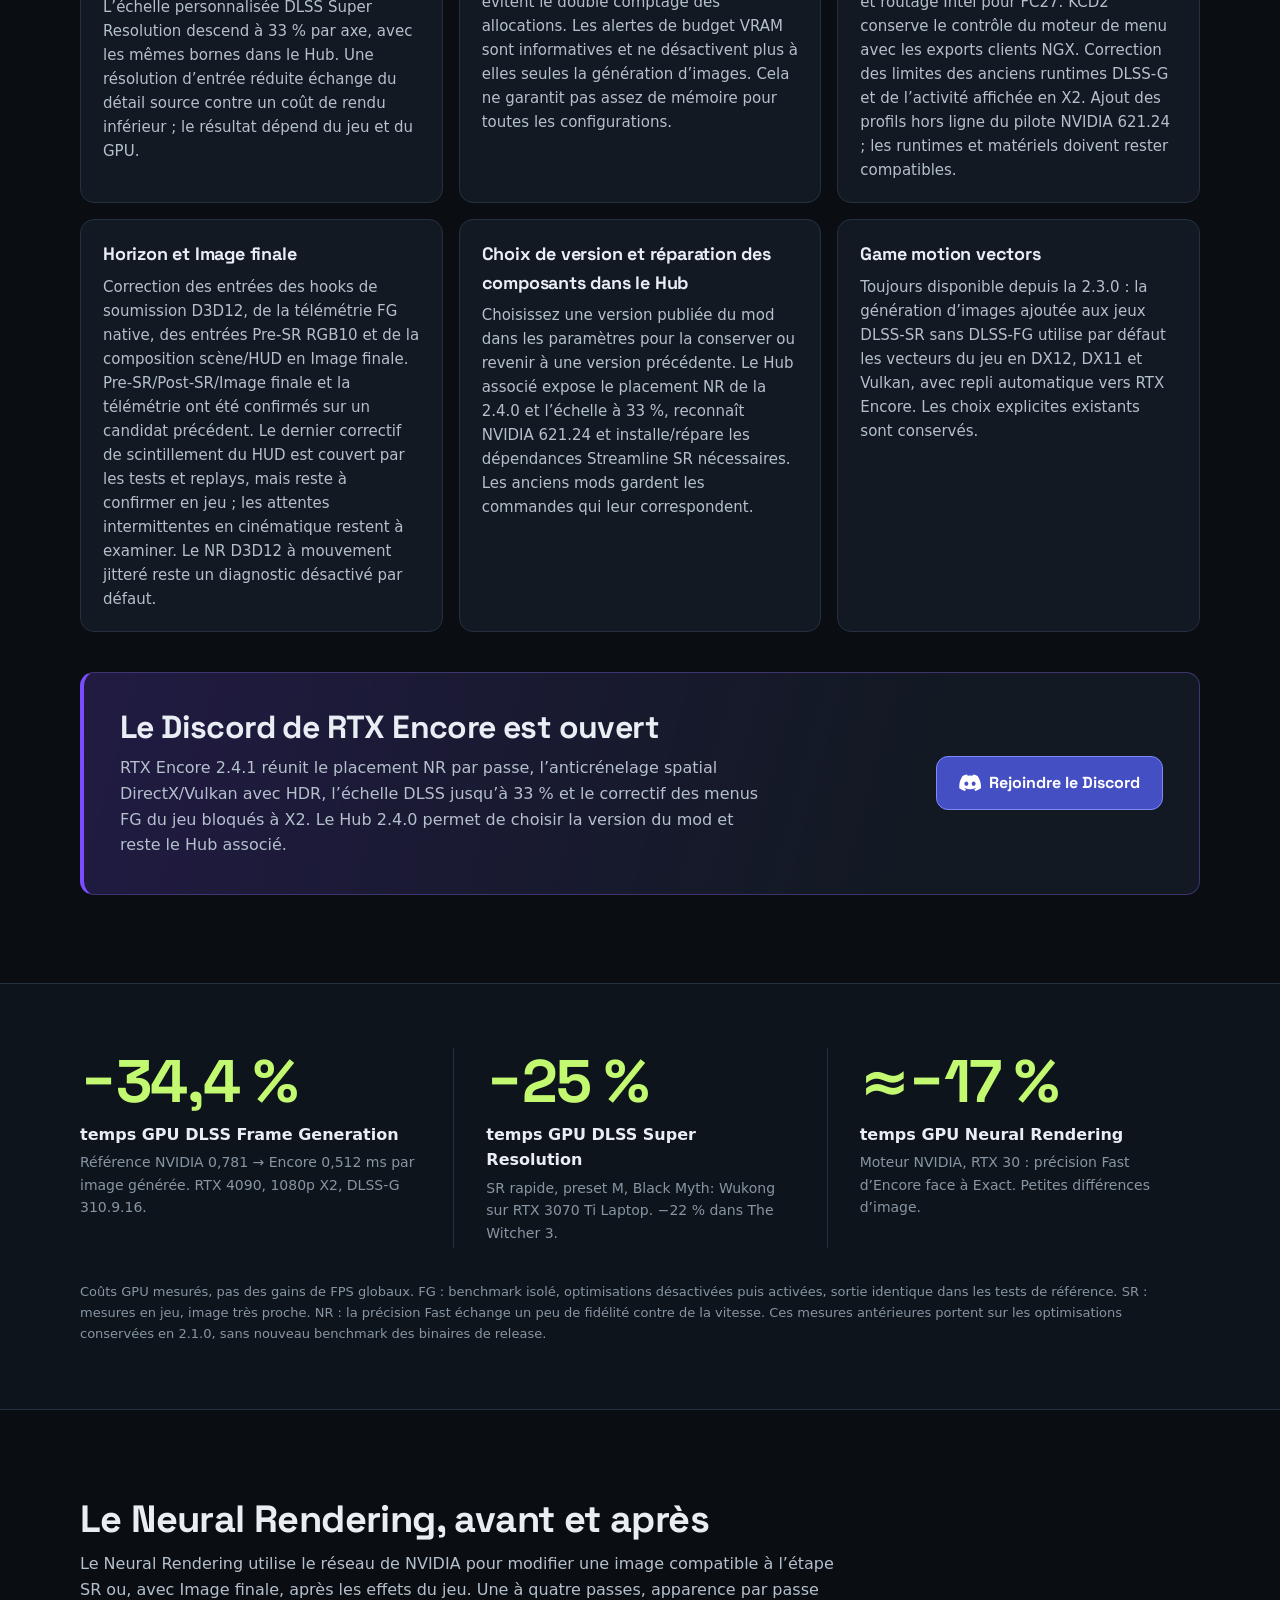
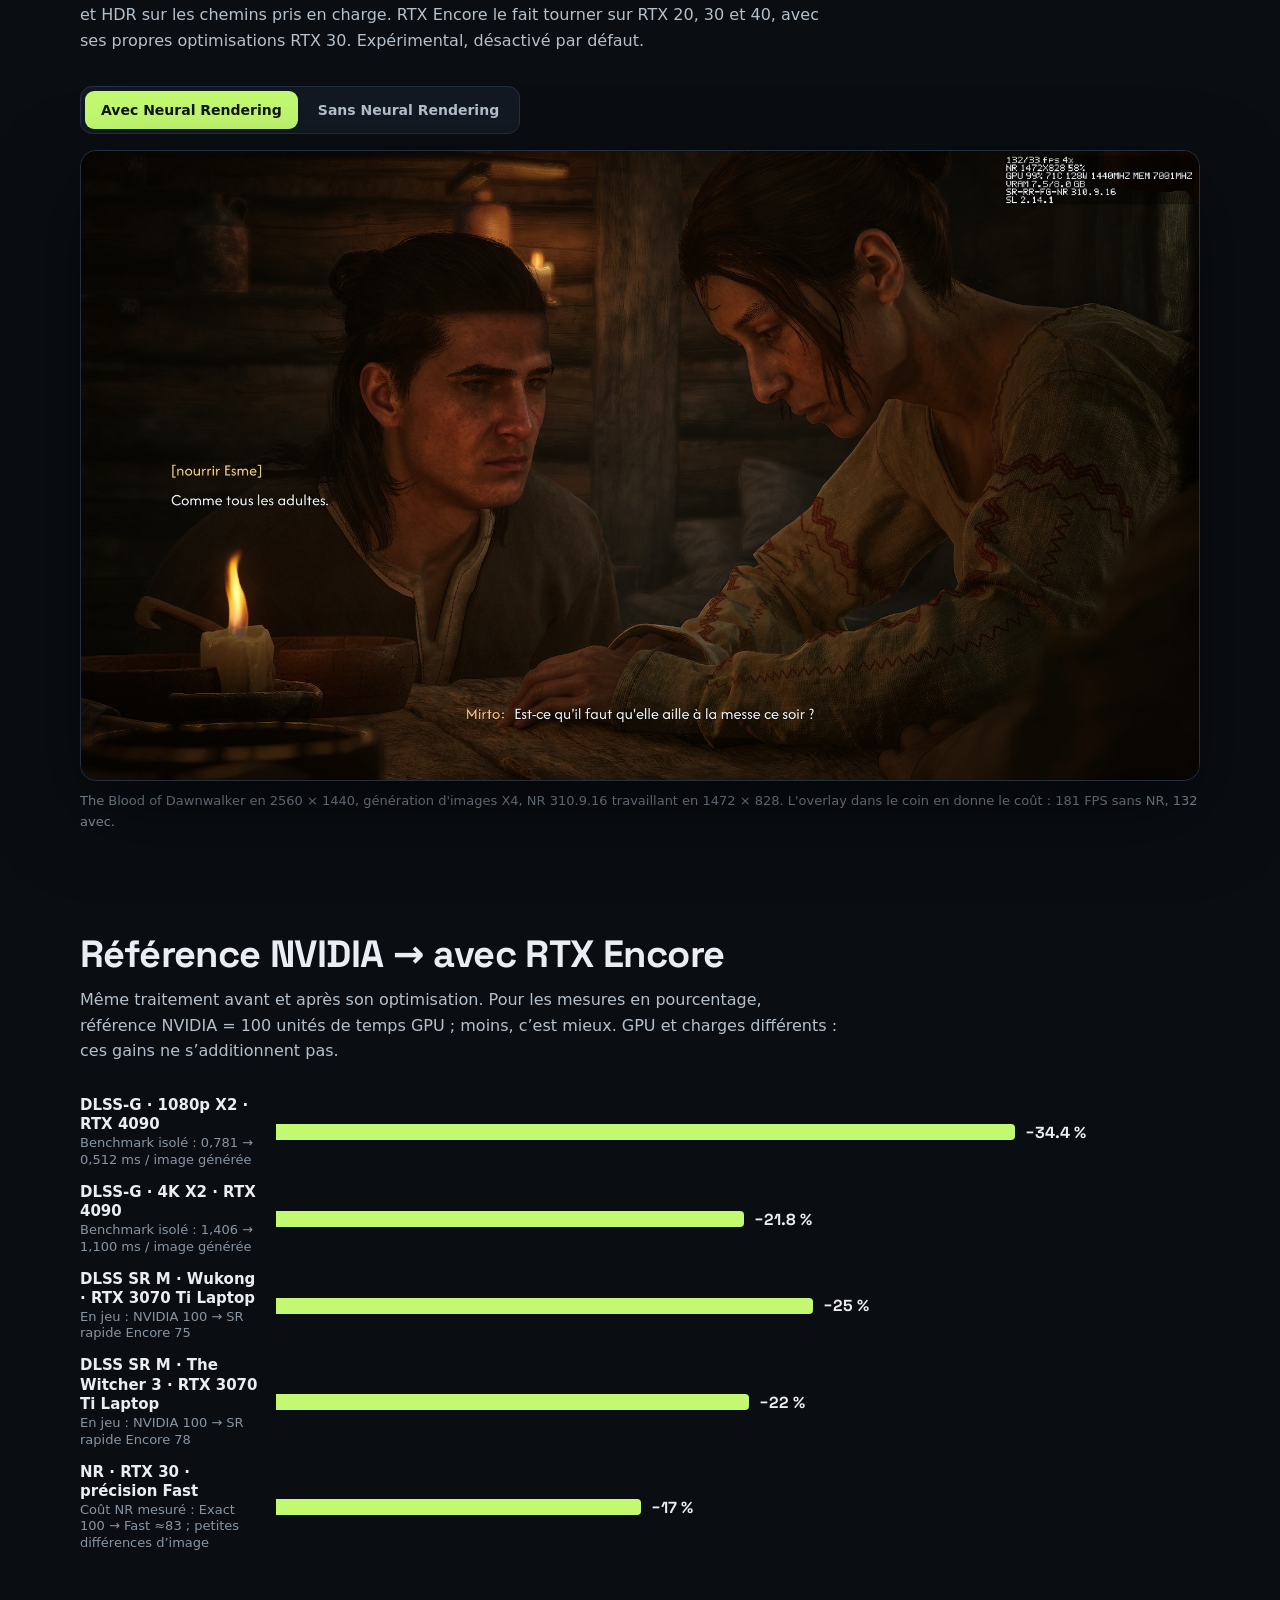
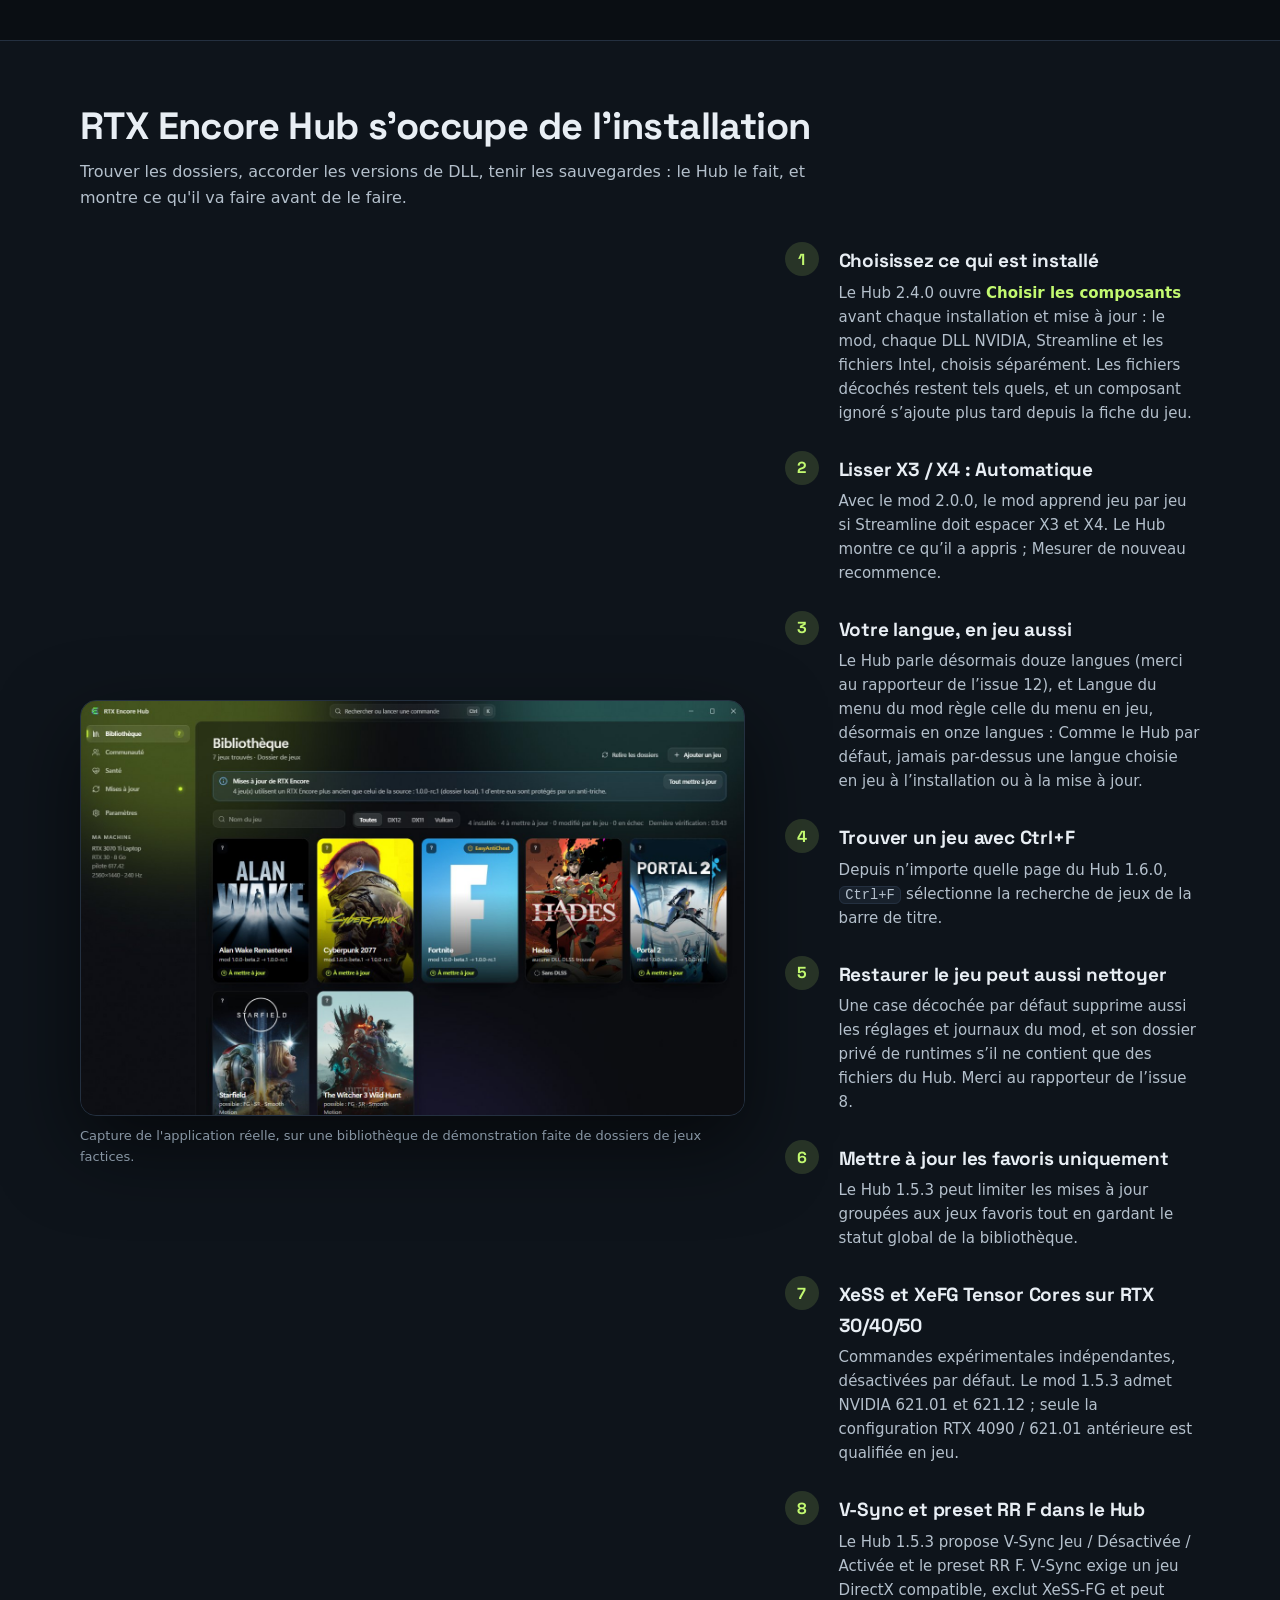
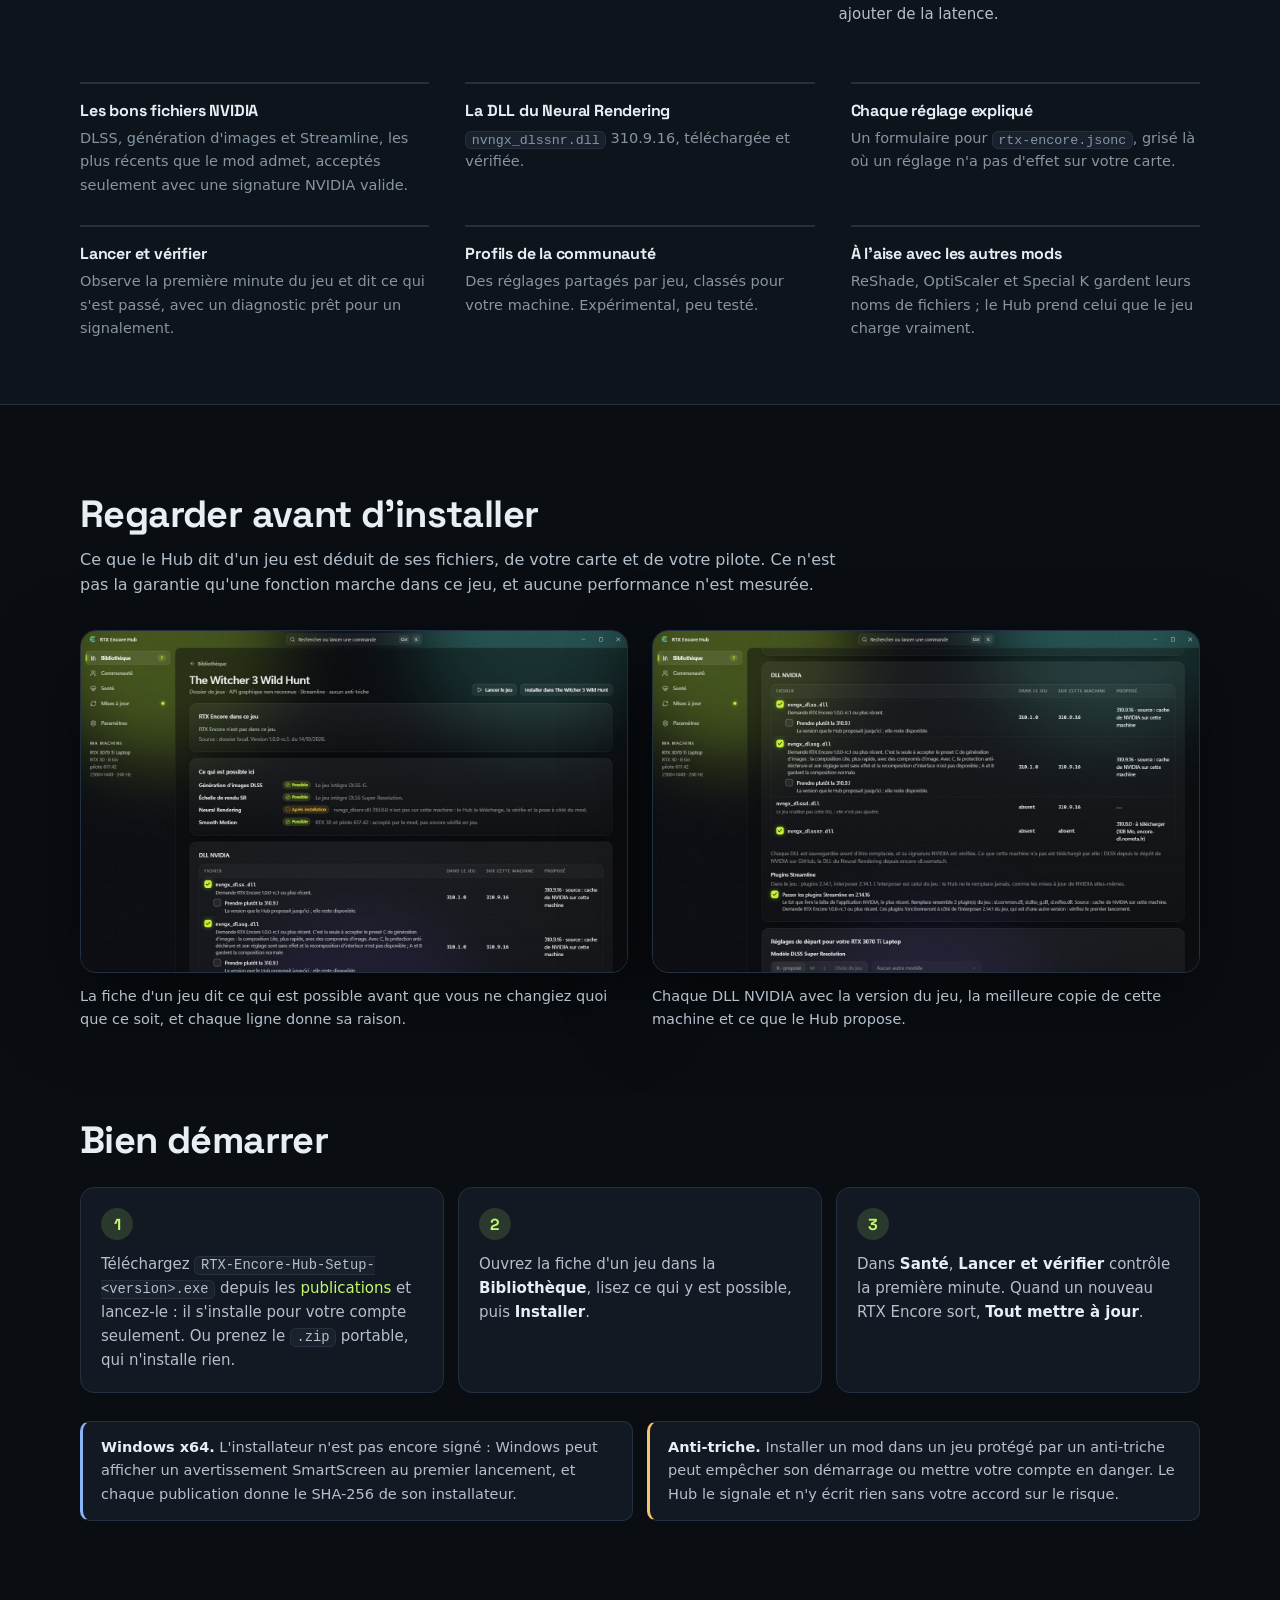
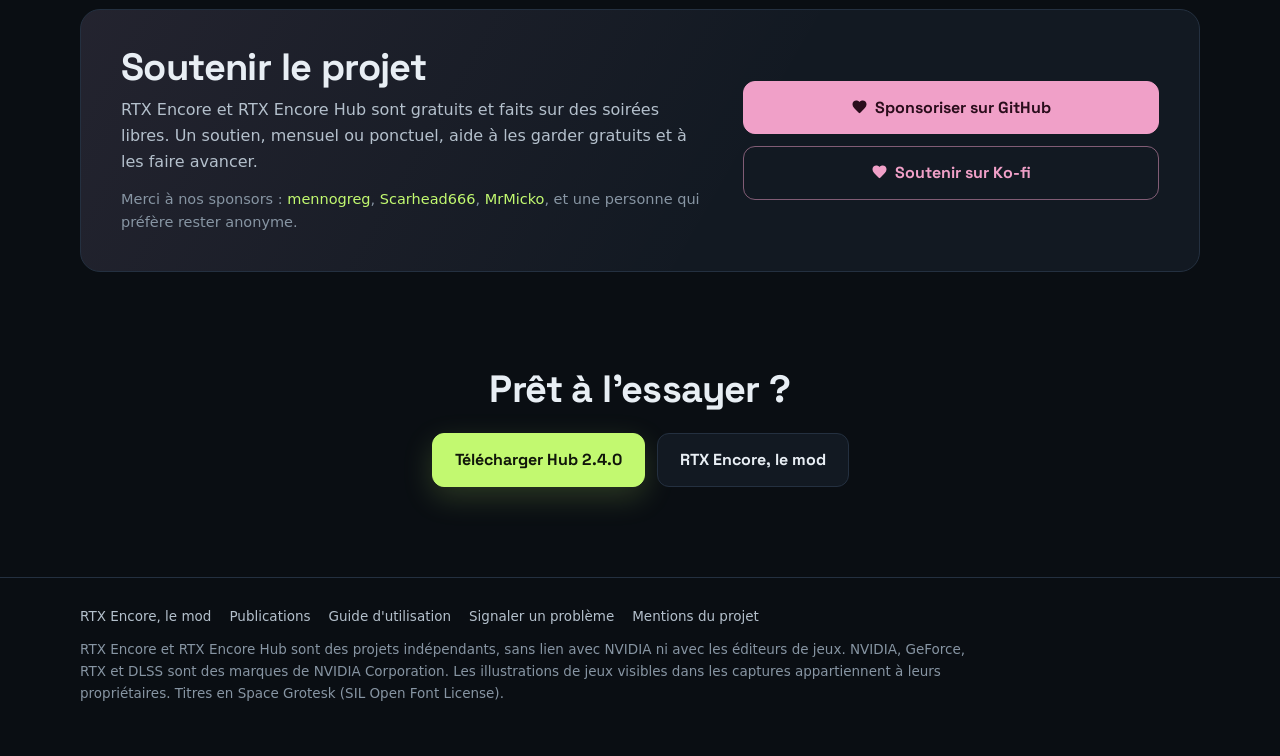
==== commit 3f847e15: "Publish combined RTX Encore 2.4.1 release site Co-authored-by: Codex <codex@openai.com>" ====
--- a/fr/index.html
+++ b/fr/index.html
@@ -3,8 +3,8 @@
 <head>
 <meta charset="utf-8">
 <meta name="viewport" content="width=device-width, initial-scale=1">
-<title>RTX Encore 2.4.0 · Hub 2.4.0</title>
-<meta name="description" content="RTX Encore 2.4.0 ajoute le placement NR par passe, l’anticrénelage spatial en DirectX et Vulkan avec HDR, et une échelle DLSS personnalisée jusqu’à 33 %. Le Hub 2.4.0 permet de choisir une version du mod et de revenir en arrière.">
+<title>RTX Encore 2.4.1 · Hub 2.4.0</title>
+<meta name="description" content="RTX Encore 2.4.1 réunit le placement NR par passe, l’anticrénelage spatial DirectX/Vulkan avec HDR, l’échelle DLSS jusqu’à 33 % et le correctif des menus FG du jeu bloqués à X2. Le Hub 2.4.0 permet de choisir la version du mod et reste le Hub associé.">
 <link rel="canonical" href="https://encore.nometa.fr/fr/">
 <link rel="alternate" hreflang="en" href="https://encore.nometa.fr/">
 <link rel="alternate" hreflang="fr" href="https://encore.nometa.fr/fr/">
@@ -14,8 +14,8 @@
 <link rel="apple-touch-icon" href="../assets/apple-touch-icon.png">
 <link rel="preload" href="../assets/space-grotesk.woff2" as="font" type="font/woff2" crossorigin>
 <meta property="og:type" content="website">
-<meta property="og:title" content="RTX Encore 2.4.0 · Hub 2.4.0">
-<meta property="og:description" content="RTX Encore 2.4.0 ajoute le placement NR par passe, l’anticrénelage spatial en DirectX et Vulkan avec HDR, et une échelle DLSS personnalisée jusqu’à 33 %. Le Hub 2.4.0 permet de choisir une version du mod et de revenir en arrière.">
+<meta property="og:title" content="RTX Encore 2.4.1 · Hub 2.4.0">
+<meta property="og:description" content="RTX Encore 2.4.1 réunit le placement NR par passe, l’anticrénelage spatial DirectX/Vulkan avec HDR, l’échelle DLSS jusqu’à 33 % et le correctif des menus FG du jeu bloqués à X2. Le Hub 2.4.0 permet de choisir la version du mod et reste le Hub associé.">
 <meta property="og:url" content="https://encore.nometa.fr/fr/">
 <meta property="og:image" content="https://encore.nometa.fr/assets/social-card.png">
 <meta property="og:image:width" content="1200">
@@ -35,18 +35,19 @@
 
 <main>
 <div class="wrap hero">
-<span class="badge">RTX Encore 2.4.0 · Hub 2.4.0</span>
+<span class="badge">RTX Encore 2.4.1 · Hub 2.4.0</span>
 <h1>Plus d’images.<br>Plus de jeux.<br><em>RTX Encore.</em></h1>
-<p class="lead">RTX Encore 2.4.0 ajoute le placement NR par passe, l’anticrénelage spatial en DirectX et Vulkan avec HDR, et une échelle DLSS personnalisée jusqu’à 33 %. Le Hub 2.4.0 permet de choisir une version du mod et de revenir en arrière.</p>
+<p class="lead">RTX Encore 2.4.1 réunit le placement NR par passe, l’anticrénelage spatial DirectX/Vulkan avec HDR, l’échelle DLSS jusqu’à 33 % et le correctif des menus FG du jeu bloqués à X2. Le Hub 2.4.0 permet de choisir la version du mod et reste le Hub associé.</p>
 <p class="sub">Intel XeSS / XeFG, Pre-SR, le NR fovéal et Smooth Motion sur RTX 20 restent expérimentaux. La compatibilité dépend du jeu, de l’API graphique et des runtimes. <a href="https://github.com/SilyNoMeta/rtx-encore/issues/new/choose">Signaler un problème</a>.</p>
-<div class="actions"><a class="button primary" href="https://github.com/SilyNoMeta/rtx-encore-hub/releases/tag/v2.4.0">Télécharger Hub 2.4.0</a><a class="button" href="https://github.com/SilyNoMeta/rtx-encore/releases/tag/v2.4.0">Télécharger RTX Encore 2.4.0</a></div>
+<div class="actions"><a class="button primary" href="https://github.com/SilyNoMeta/rtx-encore-hub/releases/tag/v2.4.0">Télécharger Hub 2.4.0</a><a class="button" href="https://github.com/SilyNoMeta/rtx-encore/releases/tag/v2.4.1">Télécharger RTX Encore 2.4.0</a></div>
 <p class="under">Windows 10 et 11, x64 · douze langues · s&#x27;installe sans droits d&#x27;administrateur</p>
 </div>
 
 <section class="news" id="features"><div class="wrap">
 <h2>RTX Encore 2.4.0 et Hub 2.4.0</h2>
 <p class="sub">Le Neural Rendering reste expérimental et désactivé par défaut. La compatibilité dépend du jeu, de l’API, du GPU, du pilote et des runtimes. Aucun gain universel de FPS ou de qualité d’image n’est promis.</p>
-<div class="news-grid"><div class="card"><h3>Neural Rendering à plusieurs étapes</h3><p>Affectez chacune des une à quatre passes NR à Pre-SR, Post-SR ou Image finale, ou conservez le placement global. L’exécution suit le pipeline de l’image en préservant l’apparence de chaque passe. Les configurations existantes gardent leur comportement. Les hooks DLSS natifs couvrent les chemins DX11, DX12 et Vulkan compatibles ; chaque étape conserve ses exigences d’entrées, HUD, HDR et FG. Une étape tardive indisponible peut être refusée même si une étape précédente fonctionne.</p></div>
+<div class="news-grid"><div class="card"><h3>2.4.1 : correctif du menu FG du jeu</h3><p>RTX Encore 2.4.1 corrige une régression de la 2.4.0 qui pouvait limiter le menu de génération d’images du jeu à X2, alors que X3/X4 fonctionnaient depuis l’overlay RTX Encore. Merci à la personne ayant signalé le problème dans S.T.A.L.K.E.R. 2 pour les logs de démarrage détaillés et les vérifications X3/X4. Les logs confirment la régression initiale ; le correctif reste à confirmer dans son jeu. Le Hub 2.4.0 reste compatible et ne nécessite pas de mise à jour.</p></div>
+<div class="card"><h3>Neural Rendering à plusieurs étapes</h3><p>Affectez chacune des une à quatre passes NR à Pre-SR, Post-SR ou Image finale, ou conservez le placement global. L’exécution suit le pipeline de l’image en préservant l’apparence de chaque passe. Les configurations existantes gardent leur comportement. Les hooks DLSS natifs couvrent les chemins DX11, DX12 et Vulkan compatibles ; chaque étape conserve ses exigences d’entrées, HUD, HDR et FG. Une étape tardive indisponible peut être refusée même si une étape précédente fonctionne.</p></div>
 <div class="card"><h3>FXAA et SMAA, HDR compris</h3><p>L’anticrénelage spatial optionnel avant ou après NIS/FSR 1 prend désormais en charge les chemins DirectX 11, DirectX 12 et Vulkan compatibles en SDR, HDR10 et scRGB. Cela étend le support DX11 SDR de la 2.3.0. Le résultat sur écran HDR physique et dans chaque jeu dépend toujours de la configuration.</p></div>
 <div class="card"><h3>Échelle DLSS personnalisée : 33–100 %</h3><p>L’échelle personnalisée DLSS Super Resolution descend à 33 % par axe, avec les mêmes bornes dans le Hub. Une résolution d’entrée réduite échange du détail source contre un coût de rendu inférieur ; le résultat dépend du jeu et du GPU.</p></div>
 <div class="card"><h3>Génération d’images et VRAM</h3><p>Les contrôles de marge VRAM physique évitent le double comptage des allocations. Les alertes de budget VRAM sont informatives et ne désactivent plus à elles seules la génération d’images. Cela ne garantit pas assez de mémoire pour toutes les configurations.</p></div>
@@ -60,7 +61,7 @@
 <section class="community wrap" aria-labelledby="community-title">
 <div>
 <h2 id="community-title">Le Discord de RTX Encore est ouvert</h2>
-<p>RTX Encore 2.4.0 ajoute le placement NR par passe, l’anticrénelage spatial en DirectX et Vulkan avec HDR, et une échelle DLSS personnalisée jusqu’à 33 %. Le Hub 2.4.0 permet de choisir une version du mod et de revenir en arrière.</p>
+<p>RTX Encore 2.4.1 réunit le placement NR par passe, l’anticrénelage spatial DirectX/Vulkan avec HDR, l’échelle DLSS jusqu’à 33 % et le correctif des menus FG du jeu bloqués à X2. Le Hub 2.4.0 permet de choisir la version du mod et reste le Hub associé.</p>
 </div>
 <a class="button discord" href="https://discord.gg/Zwmq4Xc2Br"><svg viewBox="0 0 24 24" width="22" height="22" fill="currentColor" aria-hidden="true"><path d="M20.317 4.37a19.8 19.8 0 0 0-4.885-1.515c-.21.38-.452.892-.62 1.3a18.2 18.2 0 0 0-5.42 0 14 14 0 0 0-.628-1.3 19.7 19.7 0 0 0-4.888 1.52C.785 8.95-.053 13.41.366 17.808a20 20 0 0 0 5.993 3.03c.484-.654.915-1.35 1.287-2.082a13 13 0 0 1-2.027-.966l.497-.386c3.908 1.82 8.16 1.82 12.022 0l.498.386a13 13 0 0 1-2.03.968c.372.73.802 1.427 1.287 2.08a20 20 0 0 0 5.995-3.03c.492-5.1-.84-9.52-3.571-13.438ZM8.02 15.1c-1.173 0-2.134-1.073-2.134-2.392s.94-2.394 2.134-2.394c1.205 0 2.155 1.083 2.134 2.394 0 1.32-.94 2.392-2.134 2.392Zm7.96 0c-1.173 0-2.134-1.073-2.134-2.392s.94-2.394 2.134-2.394c1.205 0 2.155 1.083 2.134 2.394 0 1.32-.93 2.392-2.134 2.392Z"/></svg>Rejoindre le Discord</a>
 </section>
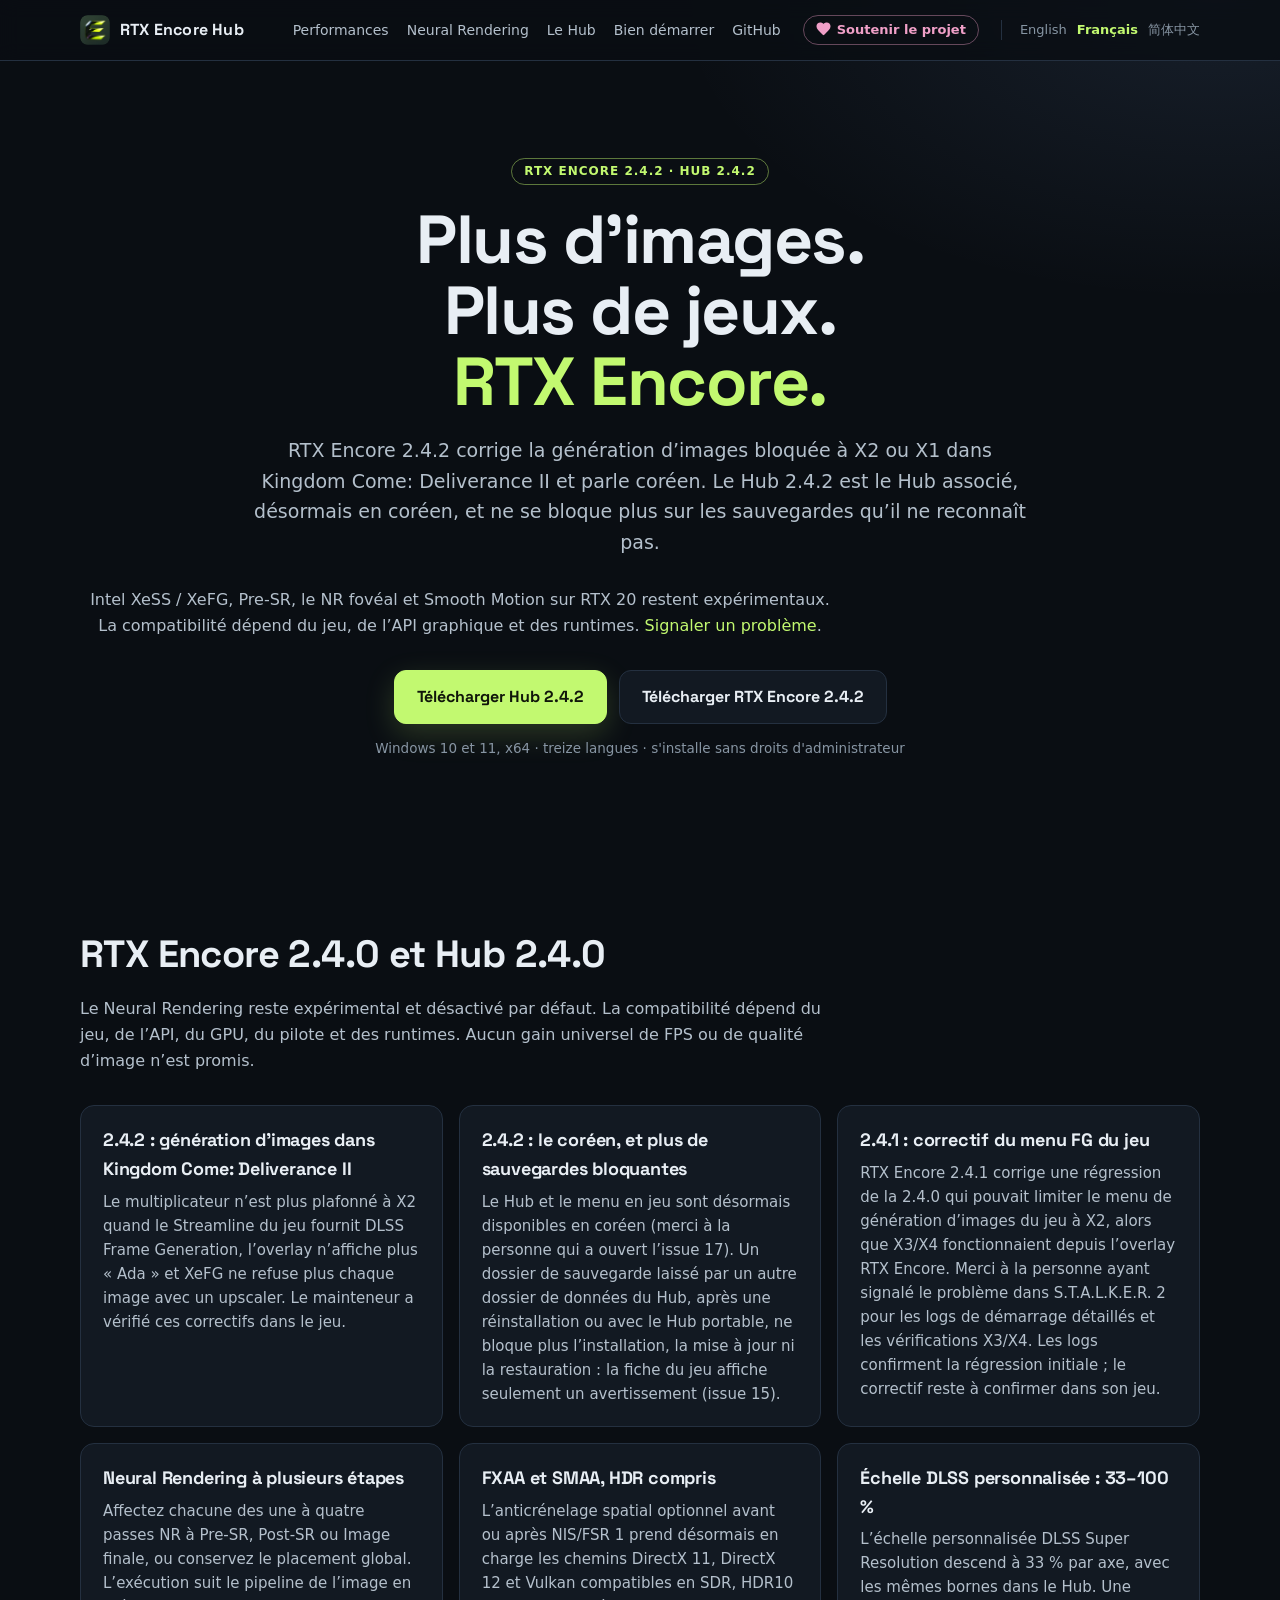
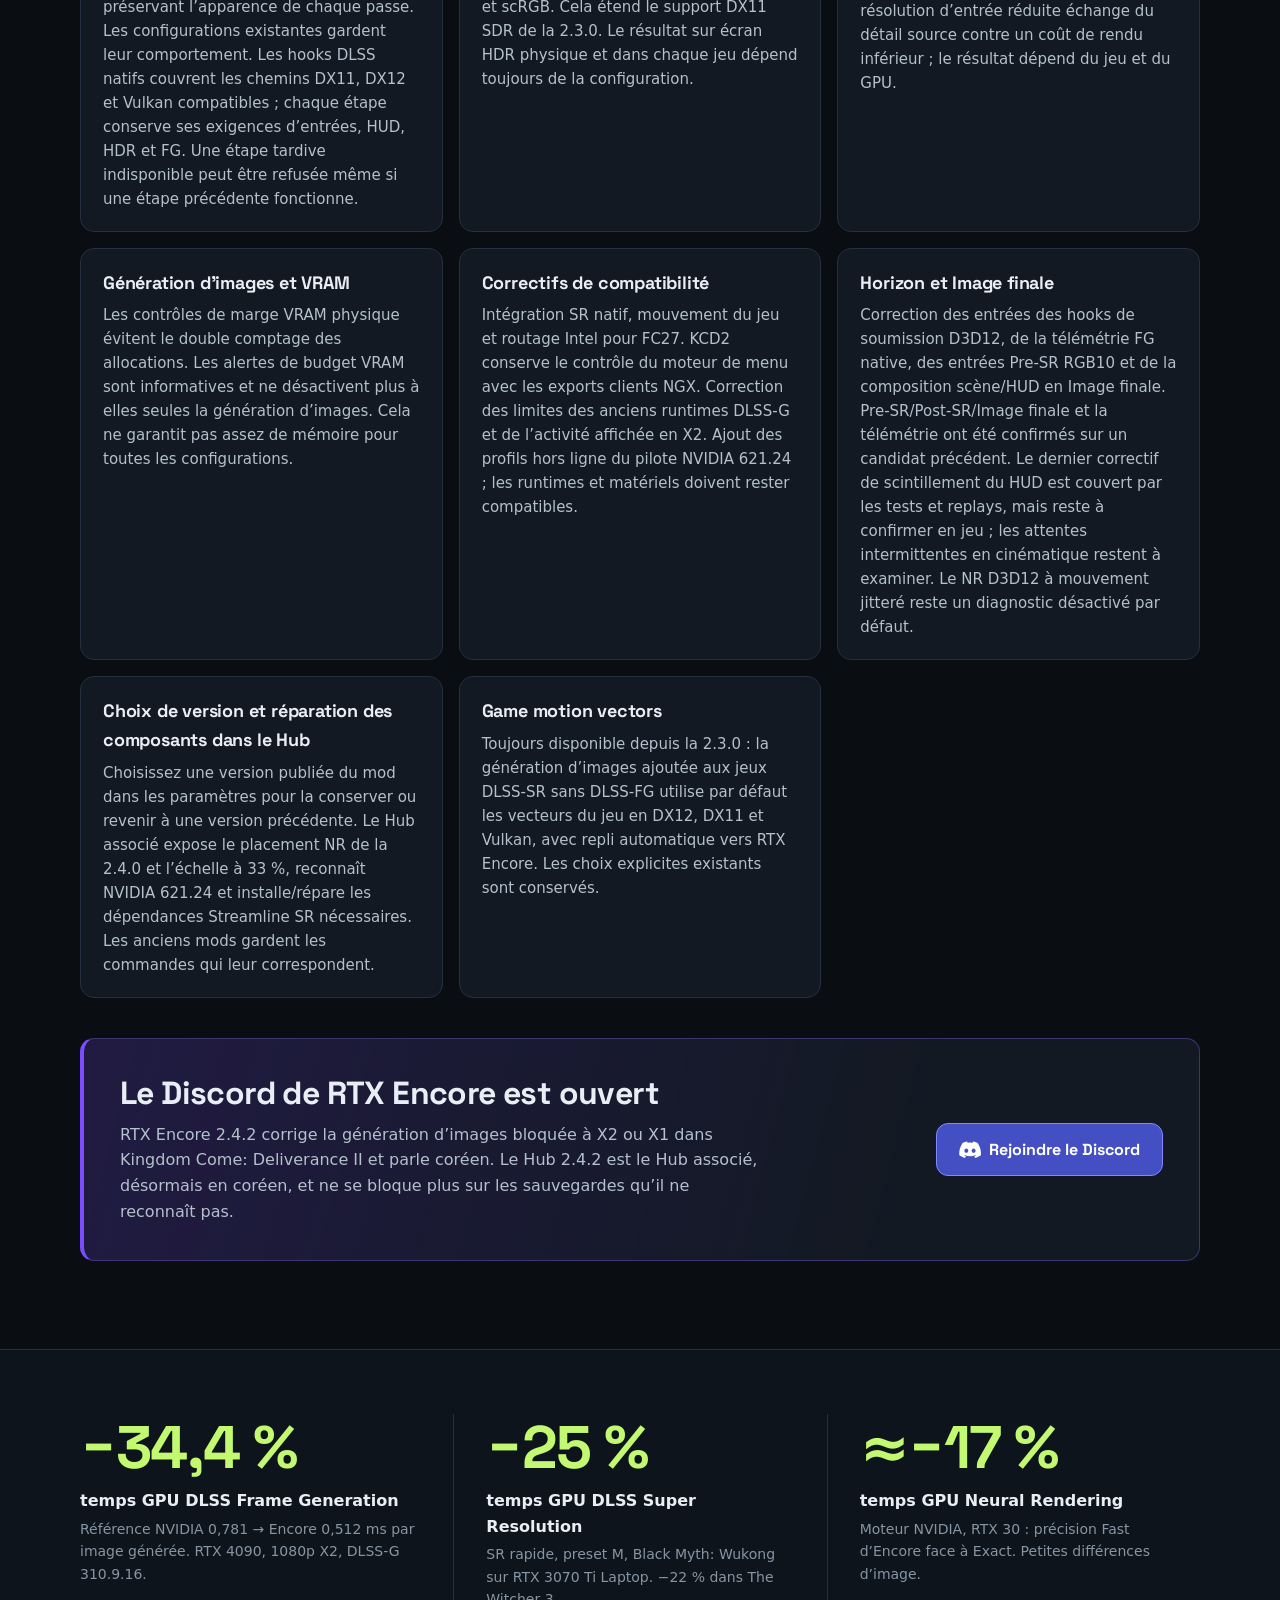
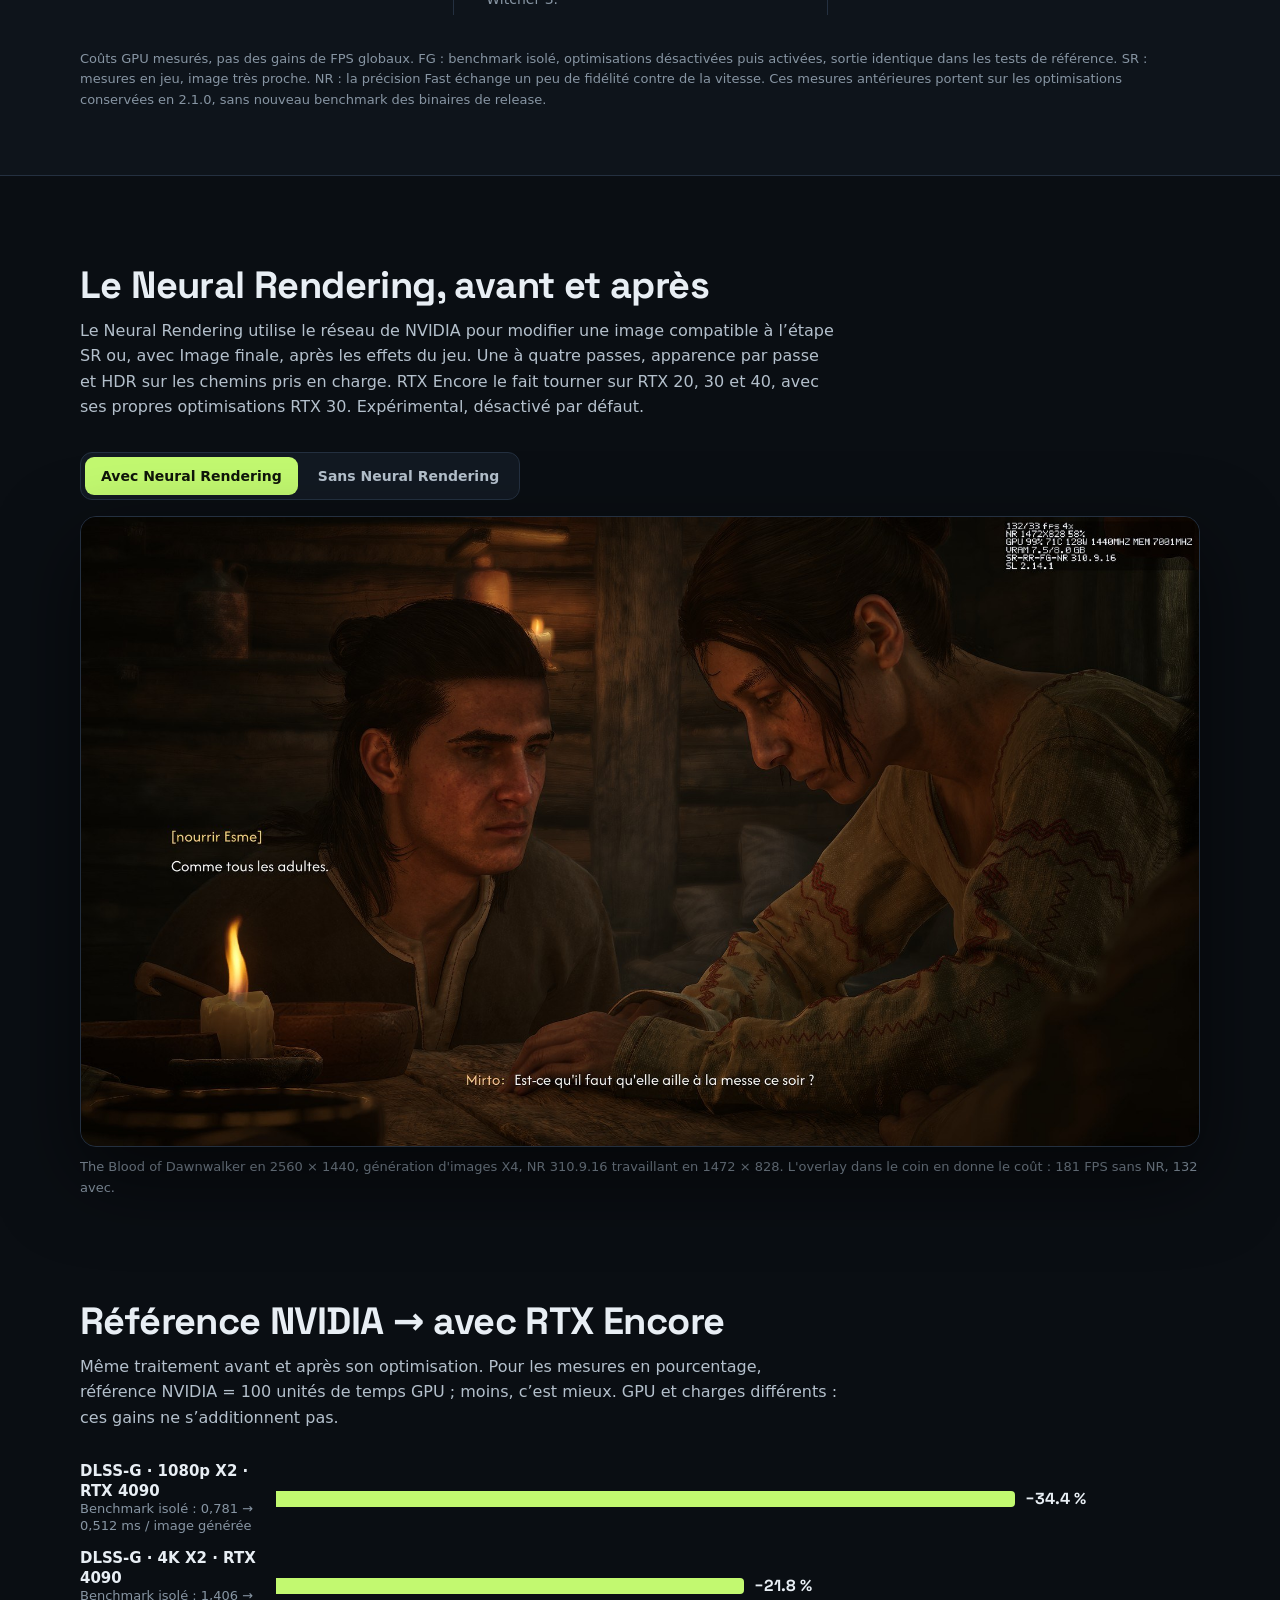
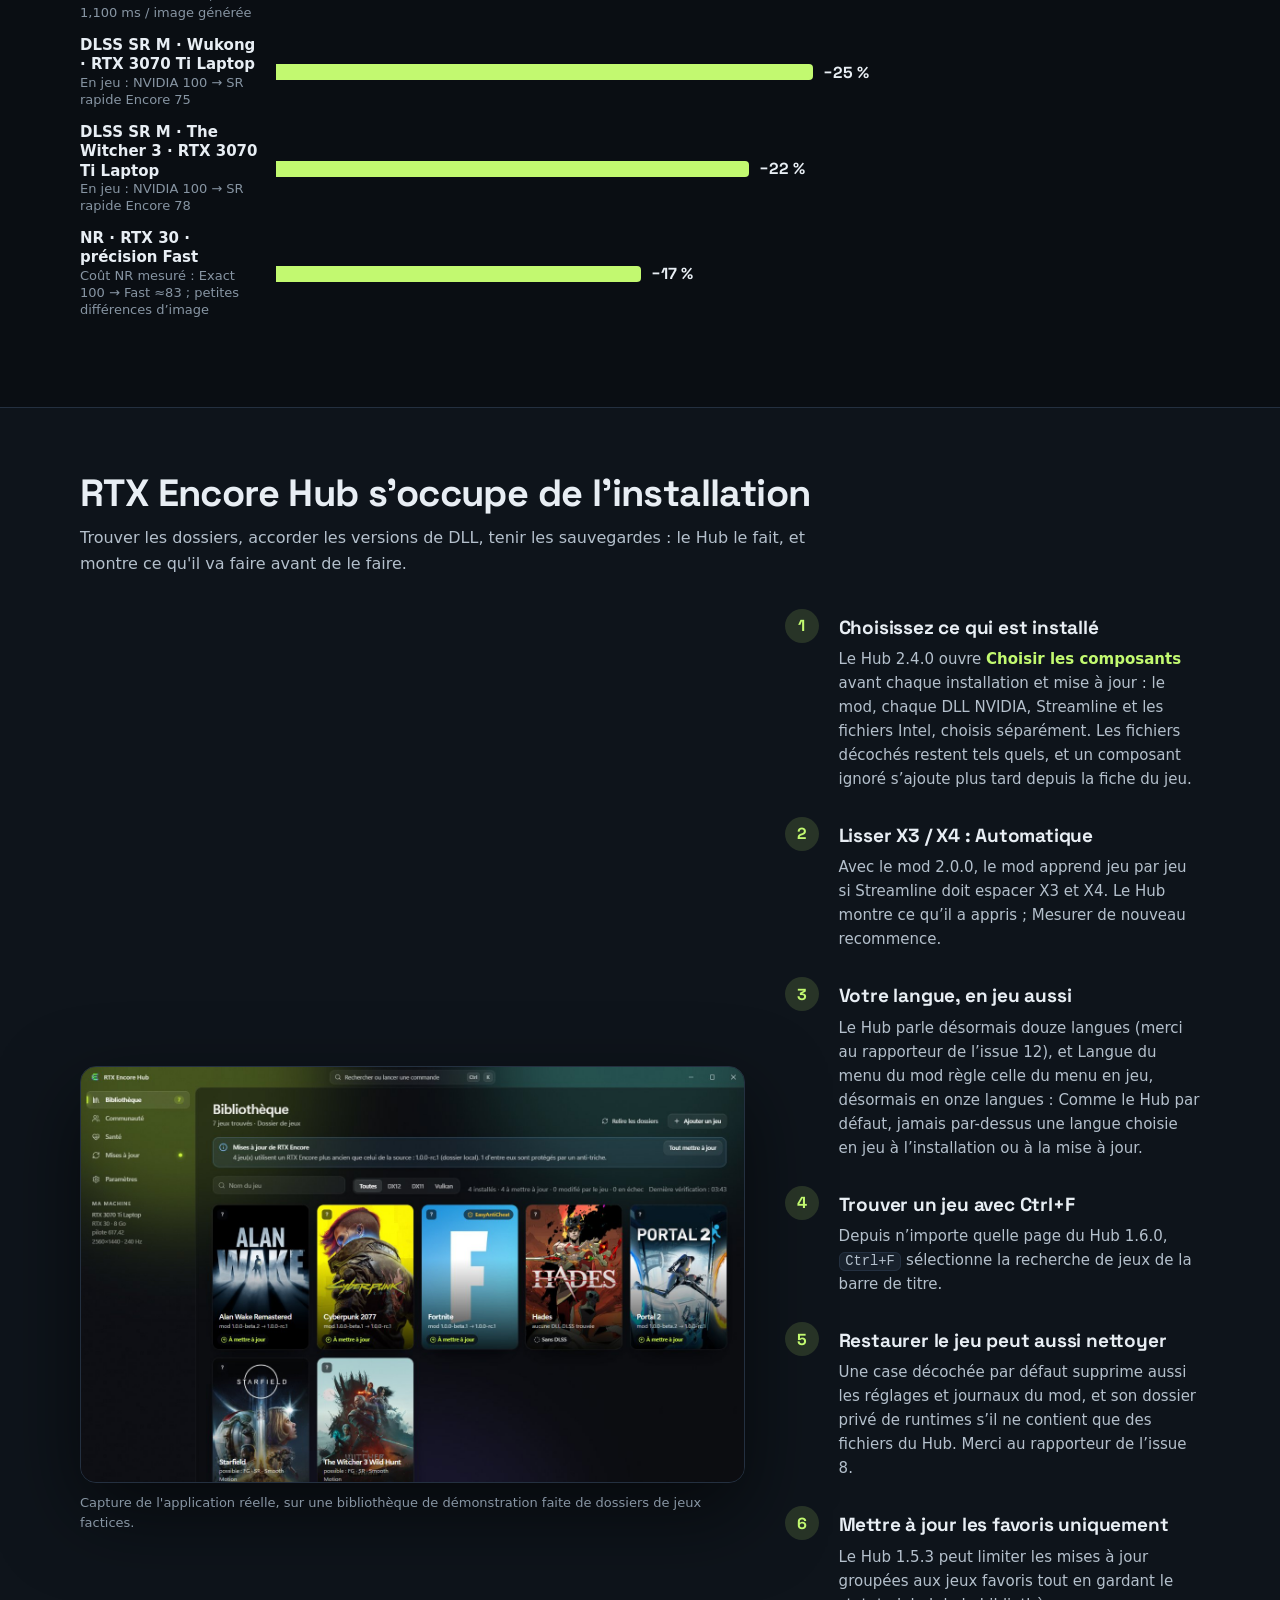
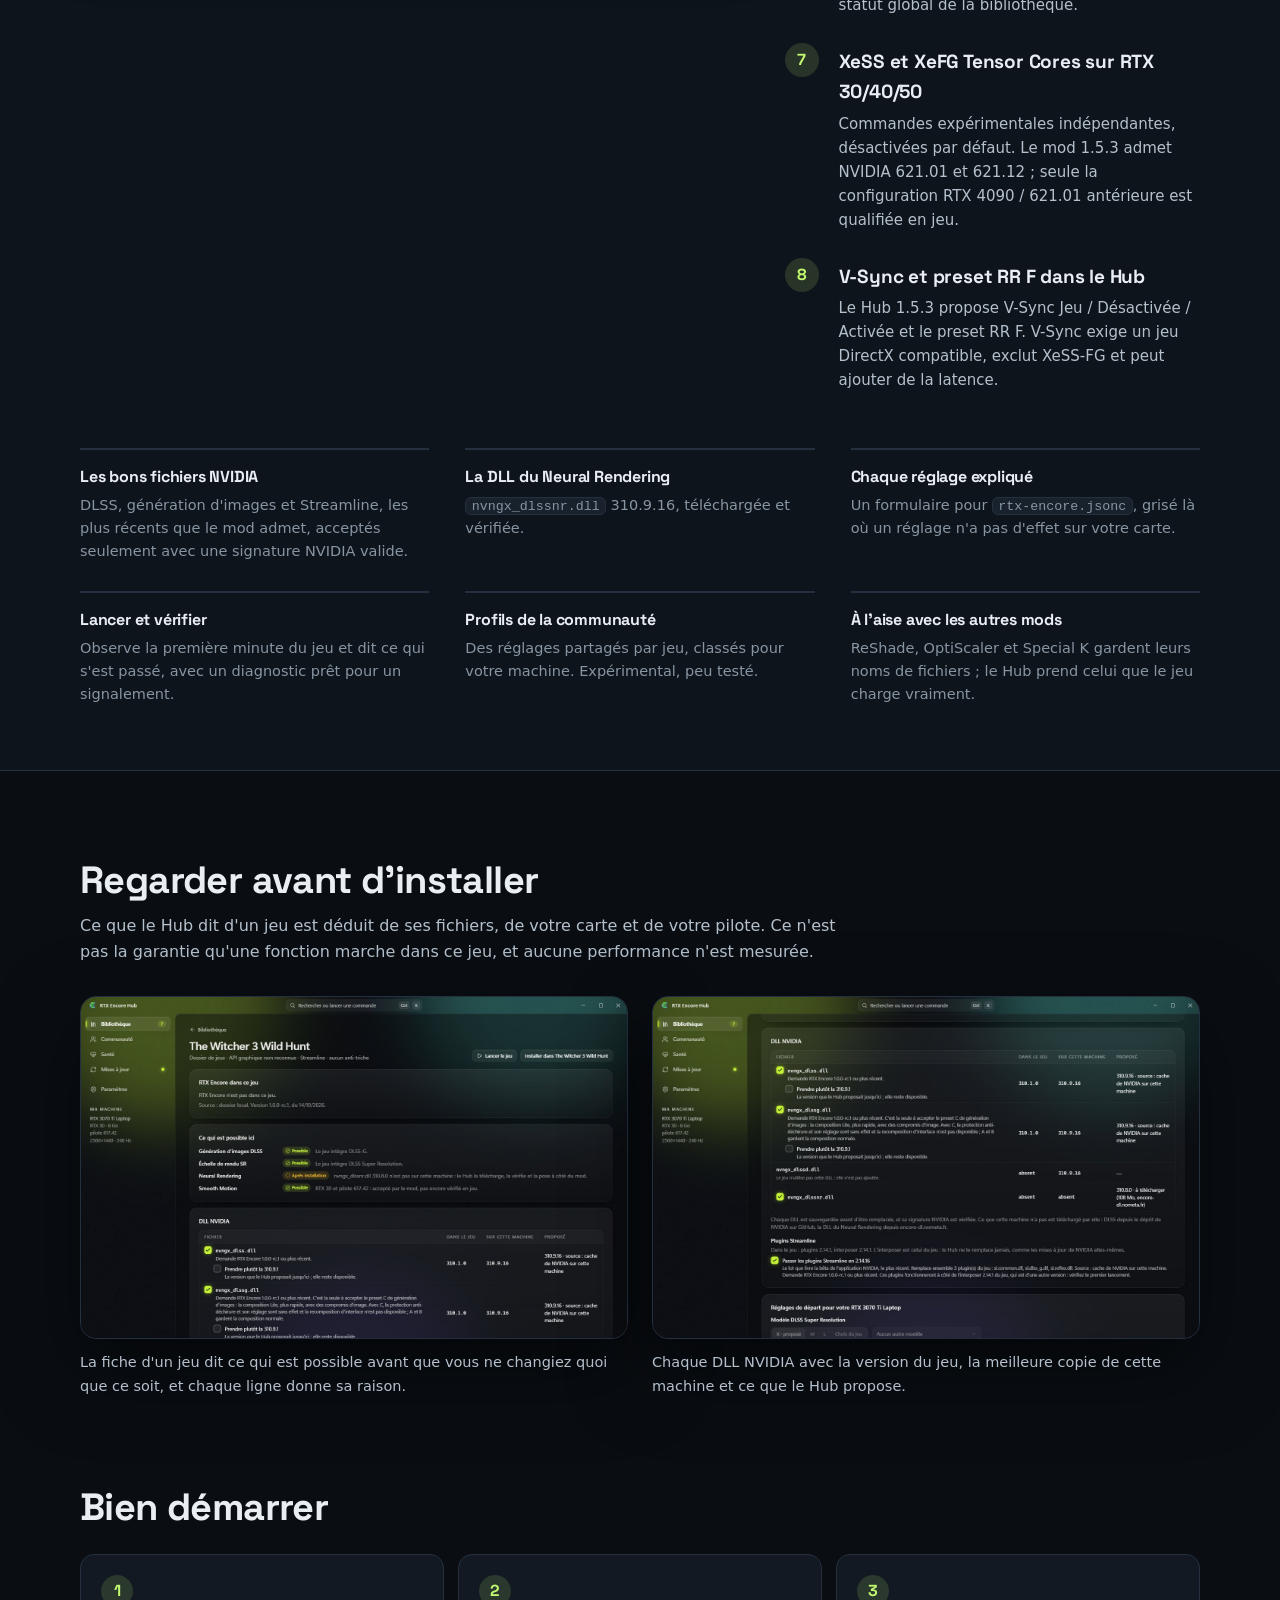
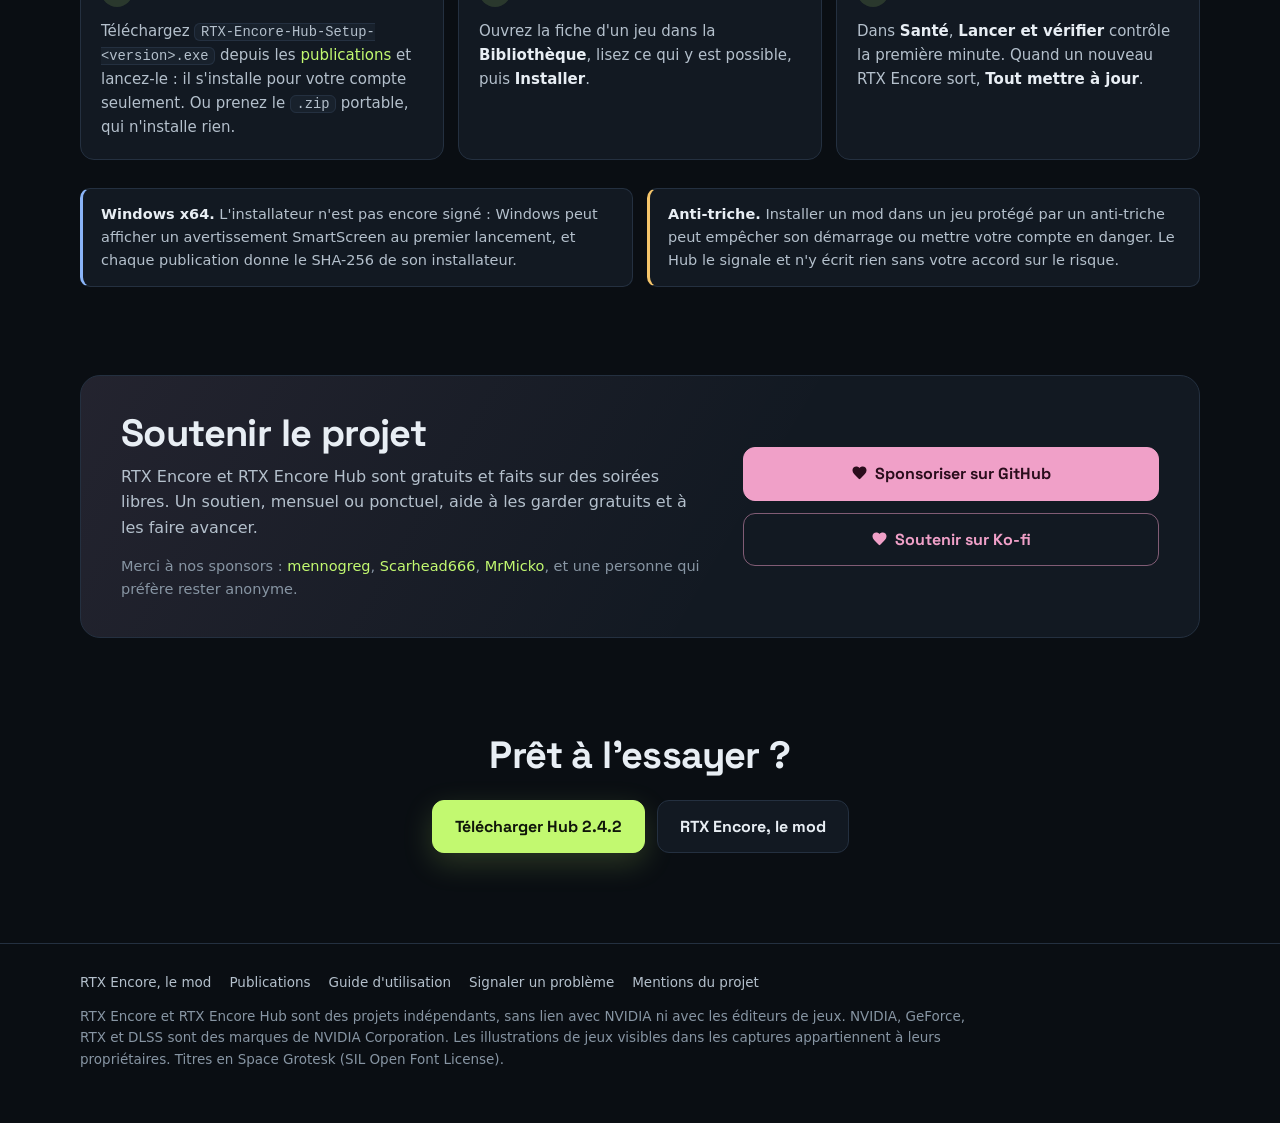
==== commit 1e64a656: "Publish RTX Encore 2.4.2 and Hub 2.4.2 site Co-Authored-By: Claude Sonnet 5.5 <noreply@anthropic.com" ====
--- a/fr/index.html
+++ b/fr/index.html
@@ -3,8 +3,8 @@
 <head>
 <meta charset="utf-8">
 <meta name="viewport" content="width=device-width, initial-scale=1">
-<title>RTX Encore 2.4.1 · Hub 2.4.0</title>
-<meta name="description" content="RTX Encore 2.4.1 réunit le placement NR par passe, l’anticrénelage spatial DirectX/Vulkan avec HDR, l’échelle DLSS jusqu’à 33 % et le correctif des menus FG du jeu bloqués à X2. Le Hub 2.4.0 permet de choisir la version du mod et reste le Hub associé.">
+<title>RTX Encore 2.4.2 · Hub 2.4.2</title>
+<meta name="description" content="RTX Encore 2.4.2 corrige la génération d’images bloquée à X2 ou X1 dans Kingdom Come: Deliverance II et parle coréen. Le Hub 2.4.2 est le Hub associé, désormais en coréen, et ne se bloque plus sur les sauvegardes qu’il ne reconnaît pas.">
 <link rel="canonical" href="https://encore.nometa.fr/fr/">
 <link rel="alternate" hreflang="en" href="https://encore.nometa.fr/">
 <link rel="alternate" hreflang="fr" href="https://encore.nometa.fr/fr/">
@@ -14,8 +14,8 @@
 <link rel="apple-touch-icon" href="../assets/apple-touch-icon.png">
 <link rel="preload" href="../assets/space-grotesk.woff2" as="font" type="font/woff2" crossorigin>
 <meta property="og:type" content="website">
-<meta property="og:title" content="RTX Encore 2.4.1 · Hub 2.4.0">
-<meta property="og:description" content="RTX Encore 2.4.1 réunit le placement NR par passe, l’anticrénelage spatial DirectX/Vulkan avec HDR, l’échelle DLSS jusqu’à 33 % et le correctif des menus FG du jeu bloqués à X2. Le Hub 2.4.0 permet de choisir la version du mod et reste le Hub associé.">
+<meta property="og:title" content="RTX Encore 2.4.2 · Hub 2.4.2">
+<meta property="og:description" content="RTX Encore 2.4.2 corrige la génération d’images bloquée à X2 ou X1 dans Kingdom Come: Deliverance II et parle coréen. Le Hub 2.4.2 est le Hub associé, désormais en coréen, et ne se bloque plus sur les sauvegardes qu’il ne reconnaît pas.">
 <meta property="og:url" content="https://encore.nometa.fr/fr/">
 <meta property="og:image" content="https://encore.nometa.fr/assets/social-card.png">
 <meta property="og:image:width" content="1200">
@@ -35,18 +35,20 @@
 
 <main>
 <div class="wrap hero">
-<span class="badge">RTX Encore 2.4.1 · Hub 2.4.0</span>
+<span class="badge">RTX Encore 2.4.2 · Hub 2.4.2</span>
 <h1>Plus d’images.<br>Plus de jeux.<br><em>RTX Encore.</em></h1>
-<p class="lead">RTX Encore 2.4.1 réunit le placement NR par passe, l’anticrénelage spatial DirectX/Vulkan avec HDR, l’échelle DLSS jusqu’à 33 % et le correctif des menus FG du jeu bloqués à X2. Le Hub 2.4.0 permet de choisir la version du mod et reste le Hub associé.</p>
+<p class="lead">RTX Encore 2.4.2 corrige la génération d’images bloquée à X2 ou X1 dans Kingdom Come: Deliverance II et parle coréen. Le Hub 2.4.2 est le Hub associé, désormais en coréen, et ne se bloque plus sur les sauvegardes qu’il ne reconnaît pas.</p>
 <p class="sub">Intel XeSS / XeFG, Pre-SR, le NR fovéal et Smooth Motion sur RTX 20 restent expérimentaux. La compatibilité dépend du jeu, de l’API graphique et des runtimes. <a href="https://github.com/SilyNoMeta/rtx-encore/issues/new/choose">Signaler un problème</a>.</p>
-<div class="actions"><a class="button primary" href="https://github.com/SilyNoMeta/rtx-encore-hub/releases/tag/v2.4.0">Télécharger Hub 2.4.0</a><a class="button" href="https://github.com/SilyNoMeta/rtx-encore/releases/tag/v2.4.1">Télécharger RTX Encore 2.4.0</a></div>
-<p class="under">Windows 10 et 11, x64 · douze langues · s&#x27;installe sans droits d&#x27;administrateur</p>
+<div class="actions"><a class="button primary" href="https://github.com/SilyNoMeta/rtx-encore-hub/releases/tag/v2.4.2">Télécharger Hub 2.4.2</a><a class="button" href="https://github.com/SilyNoMeta/rtx-encore/releases/tag/v2.4.2">Télécharger RTX Encore 2.4.2</a></div>
+<p class="under">Windows 10 et 11, x64 · treize langues · s&#x27;installe sans droits d&#x27;administrateur</p>
 </div>
 
 <section class="news" id="features"><div class="wrap">
 <h2>RTX Encore 2.4.0 et Hub 2.4.0</h2>
 <p class="sub">Le Neural Rendering reste expérimental et désactivé par défaut. La compatibilité dépend du jeu, de l’API, du GPU, du pilote et des runtimes. Aucun gain universel de FPS ou de qualité d’image n’est promis.</p>
-<div class="news-grid"><div class="card"><h3>2.4.1 : correctif du menu FG du jeu</h3><p>RTX Encore 2.4.1 corrige une régression de la 2.4.0 qui pouvait limiter le menu de génération d’images du jeu à X2, alors que X3/X4 fonctionnaient depuis l’overlay RTX Encore. Merci à la personne ayant signalé le problème dans S.T.A.L.K.E.R. 2 pour les logs de démarrage détaillés et les vérifications X3/X4. Les logs confirment la régression initiale ; le correctif reste à confirmer dans son jeu. Le Hub 2.4.0 reste compatible et ne nécessite pas de mise à jour.</p></div>
+<div class="news-grid"><div class="card"><h3>2.4.2 : génération d’images dans Kingdom Come: Deliverance II</h3><p>Le multiplicateur n’est plus plafonné à X2 quand le Streamline du jeu fournit DLSS Frame Generation, l’overlay n’affiche plus « Ada » et XeFG ne refuse plus chaque image avec un upscaler. Le mainteneur a vérifié ces correctifs dans le jeu.</p></div>
+<div class="card"><h3>2.4.2 : le coréen, et plus de sauvegardes bloquantes</h3><p>Le Hub et le menu en jeu sont désormais disponibles en coréen (merci à la personne qui a ouvert l’issue 17). Un dossier de sauvegarde laissé par un autre dossier de données du Hub, après une réinstallation ou avec le Hub portable, ne bloque plus l’installation, la mise à jour ni la restauration : la fiche du jeu affiche seulement un avertissement (issue 15).</p></div>
+<div class="card"><h3>2.4.1 : correctif du menu FG du jeu</h3><p>RTX Encore 2.4.1 corrige une régression de la 2.4.0 qui pouvait limiter le menu de génération d’images du jeu à X2, alors que X3/X4 fonctionnaient depuis l’overlay RTX Encore. Merci à la personne ayant signalé le problème dans S.T.A.L.K.E.R. 2 pour les logs de démarrage détaillés et les vérifications X3/X4. Les logs confirment la régression initiale ; le correctif reste à confirmer dans son jeu.</p></div>
 <div class="card"><h3>Neural Rendering à plusieurs étapes</h3><p>Affectez chacune des une à quatre passes NR à Pre-SR, Post-SR ou Image finale, ou conservez le placement global. L’exécution suit le pipeline de l’image en préservant l’apparence de chaque passe. Les configurations existantes gardent leur comportement. Les hooks DLSS natifs couvrent les chemins DX11, DX12 et Vulkan compatibles ; chaque étape conserve ses exigences d’entrées, HUD, HDR et FG. Une étape tardive indisponible peut être refusée même si une étape précédente fonctionne.</p></div>
 <div class="card"><h3>FXAA et SMAA, HDR compris</h3><p>L’anticrénelage spatial optionnel avant ou après NIS/FSR 1 prend désormais en charge les chemins DirectX 11, DirectX 12 et Vulkan compatibles en SDR, HDR10 et scRGB. Cela étend le support DX11 SDR de la 2.3.0. Le résultat sur écran HDR physique et dans chaque jeu dépend toujours de la configuration.</p></div>
 <div class="card"><h3>Échelle DLSS personnalisée : 33–100 %</h3><p>L’échelle personnalisée DLSS Super Resolution descend à 33 % par axe, avec les mêmes bornes dans le Hub. Une résolution d’entrée réduite échange du détail source contre un coût de rendu inférieur ; le résultat dépend du jeu et du GPU.</p></div>
@@ -61,7 +63,7 @@
 <section class="community wrap" aria-labelledby="community-title">
 <div>
 <h2 id="community-title">Le Discord de RTX Encore est ouvert</h2>
-<p>RTX Encore 2.4.1 réunit le placement NR par passe, l’anticrénelage spatial DirectX/Vulkan avec HDR, l’échelle DLSS jusqu’à 33 % et le correctif des menus FG du jeu bloqués à X2. Le Hub 2.4.0 permet de choisir la version du mod et reste le Hub associé.</p>
+<p>RTX Encore 2.4.2 corrige la génération d’images bloquée à X2 ou X1 dans Kingdom Come: Deliverance II et parle coréen. Le Hub 2.4.2 est le Hub associé, désormais en coréen, et ne se bloque plus sur les sauvegardes qu’il ne reconnaît pas.</p>
 </div>
 <a class="button discord" href="https://discord.gg/Zwmq4Xc2Br"><svg viewBox="0 0 24 24" width="22" height="22" fill="currentColor" aria-hidden="true"><path d="M20.317 4.37a19.8 19.8 0 0 0-4.885-1.515c-.21.38-.452.892-.62 1.3a18.2 18.2 0 0 0-5.42 0 14 14 0 0 0-.628-1.3 19.7 19.7 0 0 0-4.888 1.52C.785 8.95-.053 13.41.366 17.808a20 20 0 0 0 5.993 3.03c.484-.654.915-1.35 1.287-2.082a13 13 0 0 1-2.027-.966l.497-.386c3.908 1.82 8.16 1.82 12.022 0l.498.386a13 13 0 0 1-2.03.968c.372.73.802 1.427 1.287 2.08a20 20 0 0 0 5.995-3.03c.492-5.1-.84-9.52-3.571-13.438ZM8.02 15.1c-1.173 0-2.134-1.073-2.134-2.392s.94-2.394 2.134-2.394c1.205 0 2.155 1.083 2.134 2.394 0 1.32-.94 2.392-2.134 2.392Zm7.96 0c-1.173 0-2.134-1.073-2.134-2.392s.94-2.394 2.134-2.394c1.205 0 2.155 1.083 2.134 2.394 0 1.32-.93 2.392-2.134 2.392Z"/></svg>Rejoindre le Discord</a>
 </section>
@@ -159,7 +161,7 @@
 
 <div class="wrap cta">
 <h2>Prêt à l&#x27;essayer ?</h2>
-<div class="actions"><a class="button primary" href="https://github.com/SilyNoMeta/rtx-encore-hub/releases/tag/v2.4.0">Télécharger Hub 2.4.0</a><a class="button" href="https://github.com/SilyNoMeta/rtx-encore">RTX Encore, le mod</a></div>
+<div class="actions"><a class="button primary" href="https://github.com/SilyNoMeta/rtx-encore-hub/releases/tag/v2.4.2">Télécharger Hub 2.4.2</a><a class="button" href="https://github.com/SilyNoMeta/rtx-encore">RTX Encore, le mod</a></div>
 </div>
 </main>
 
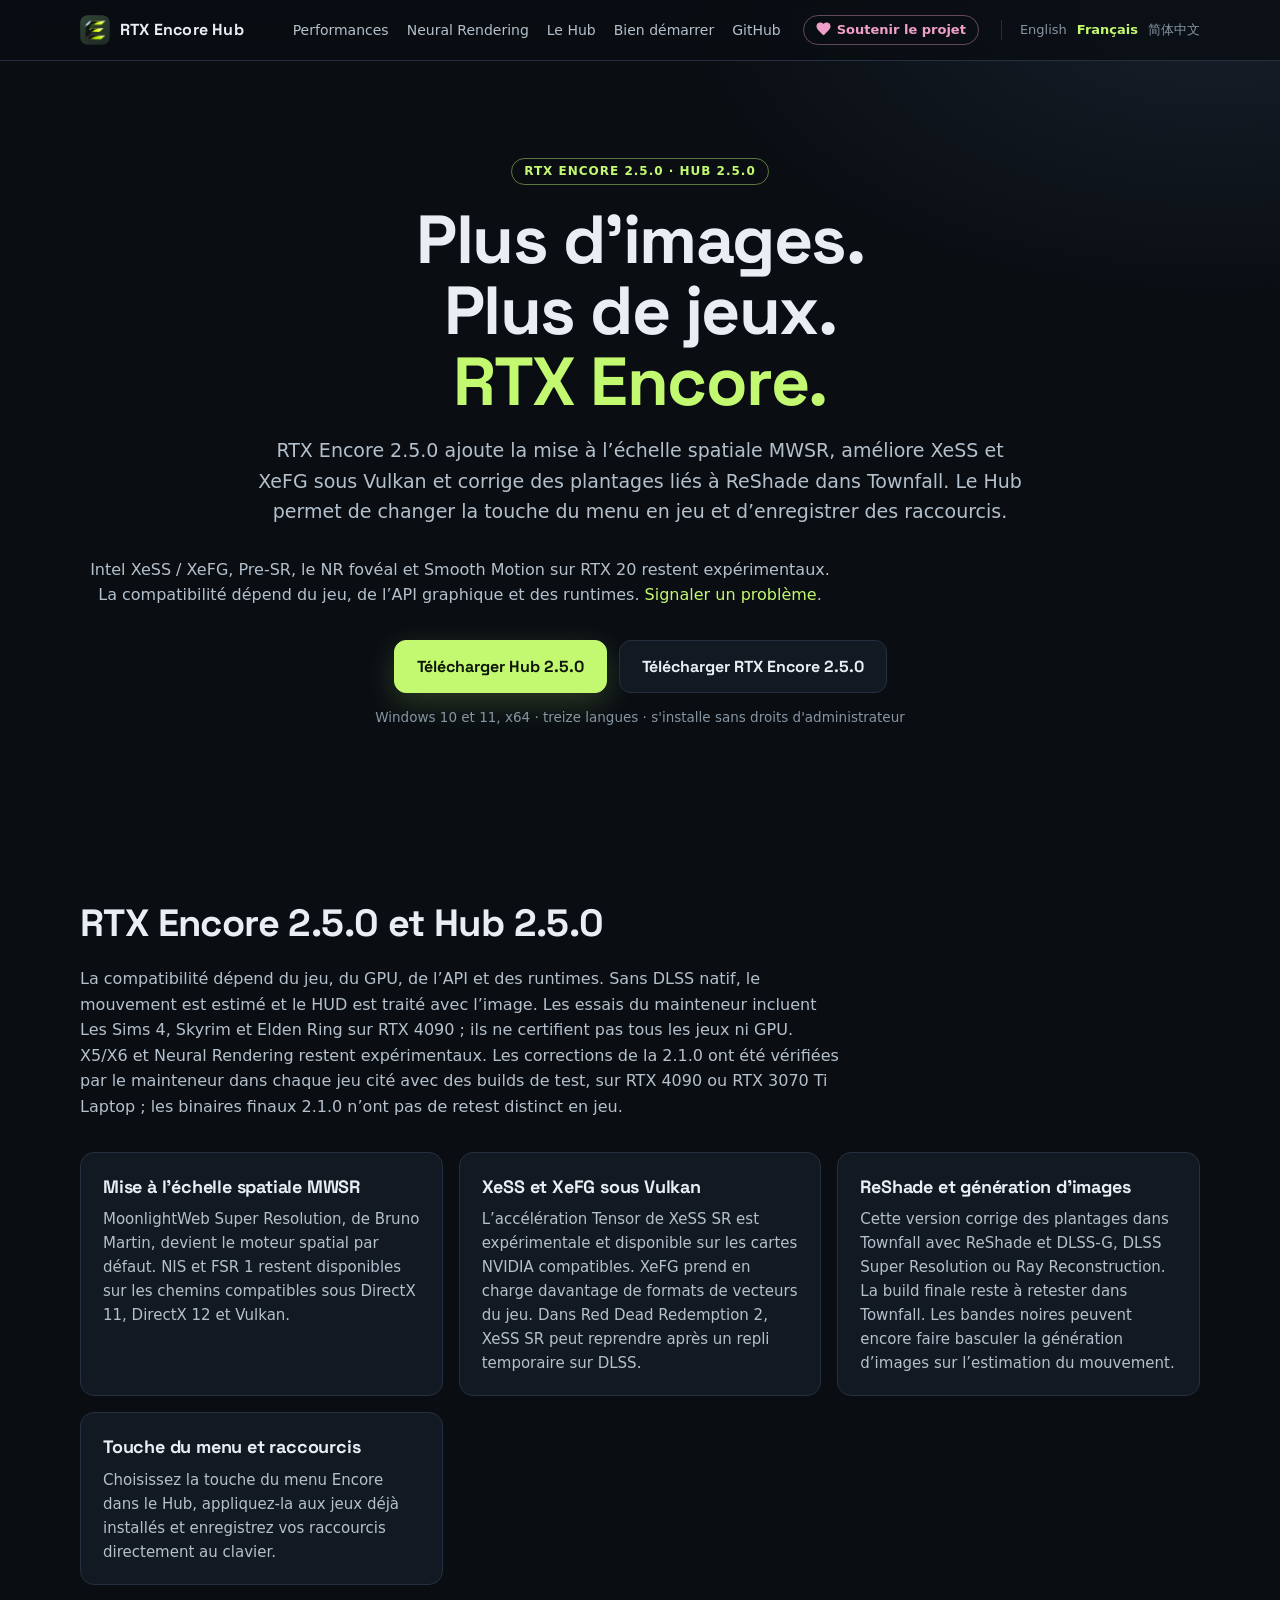
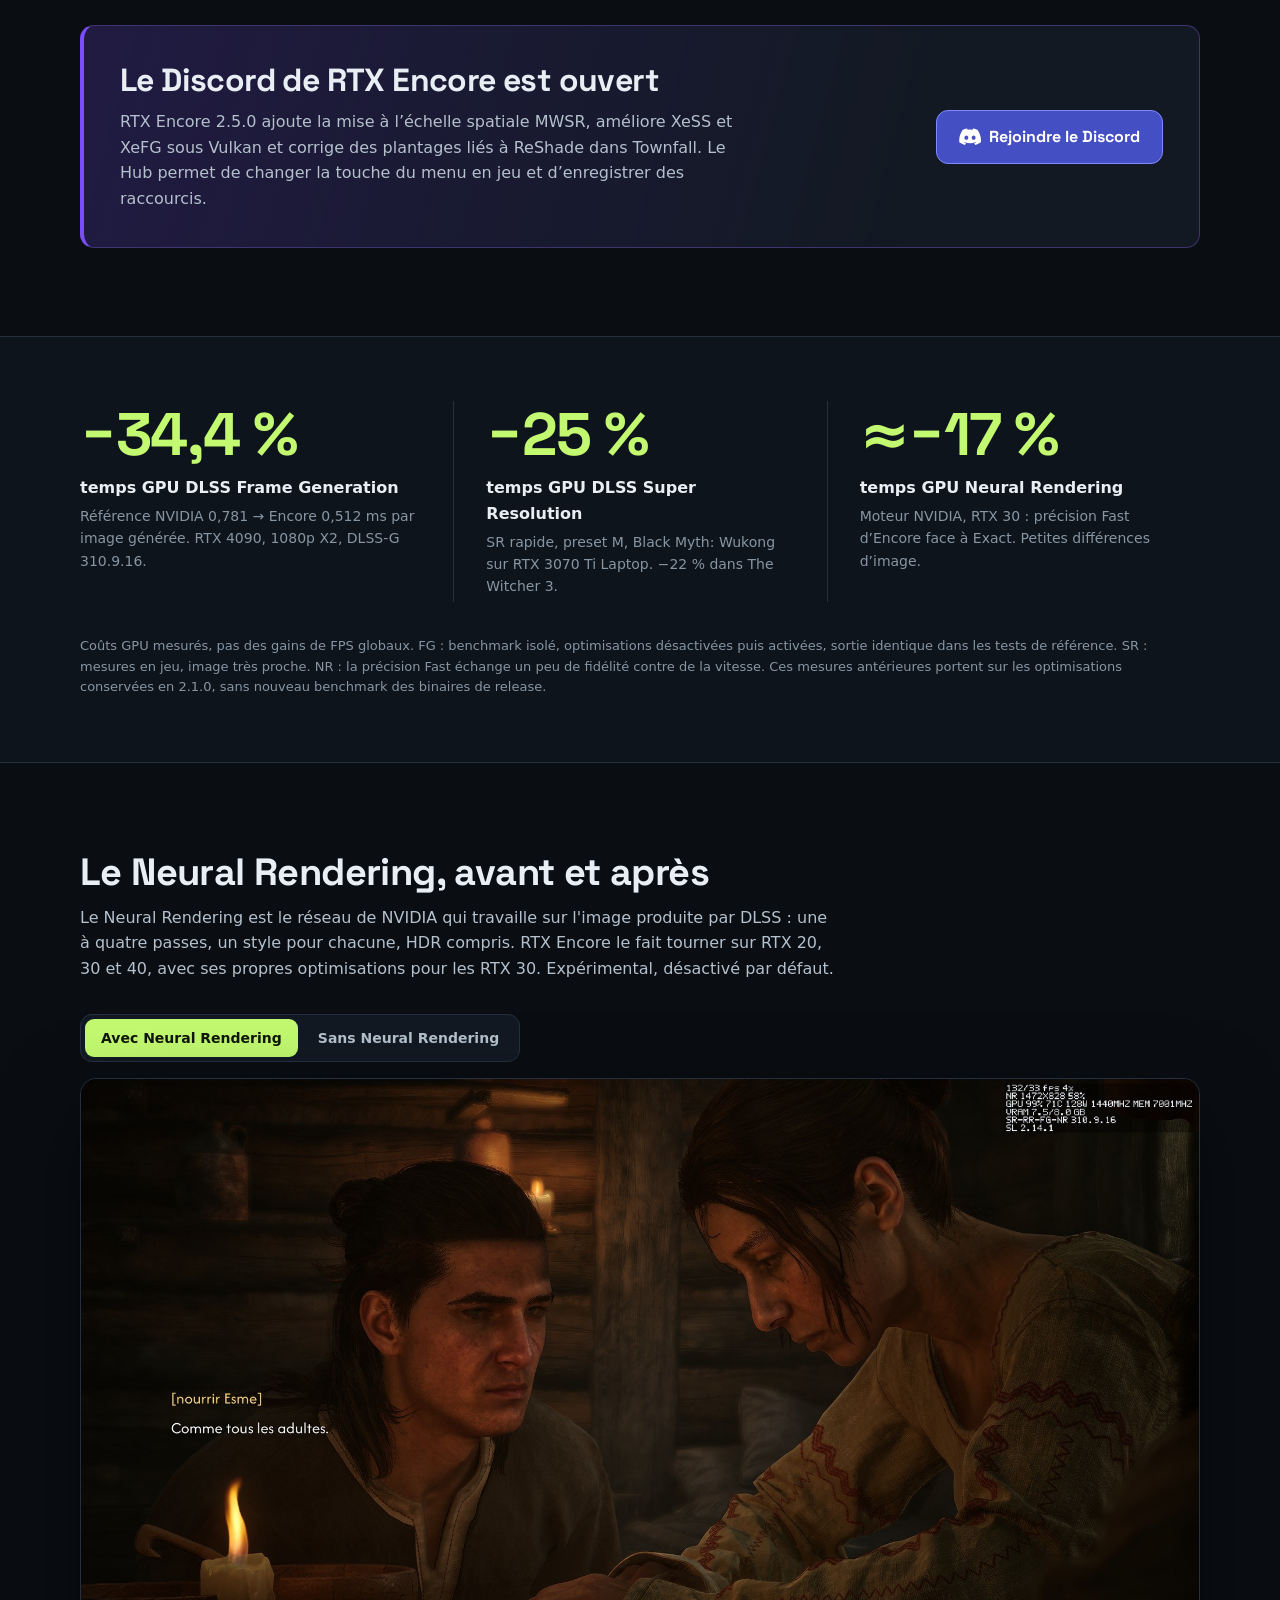
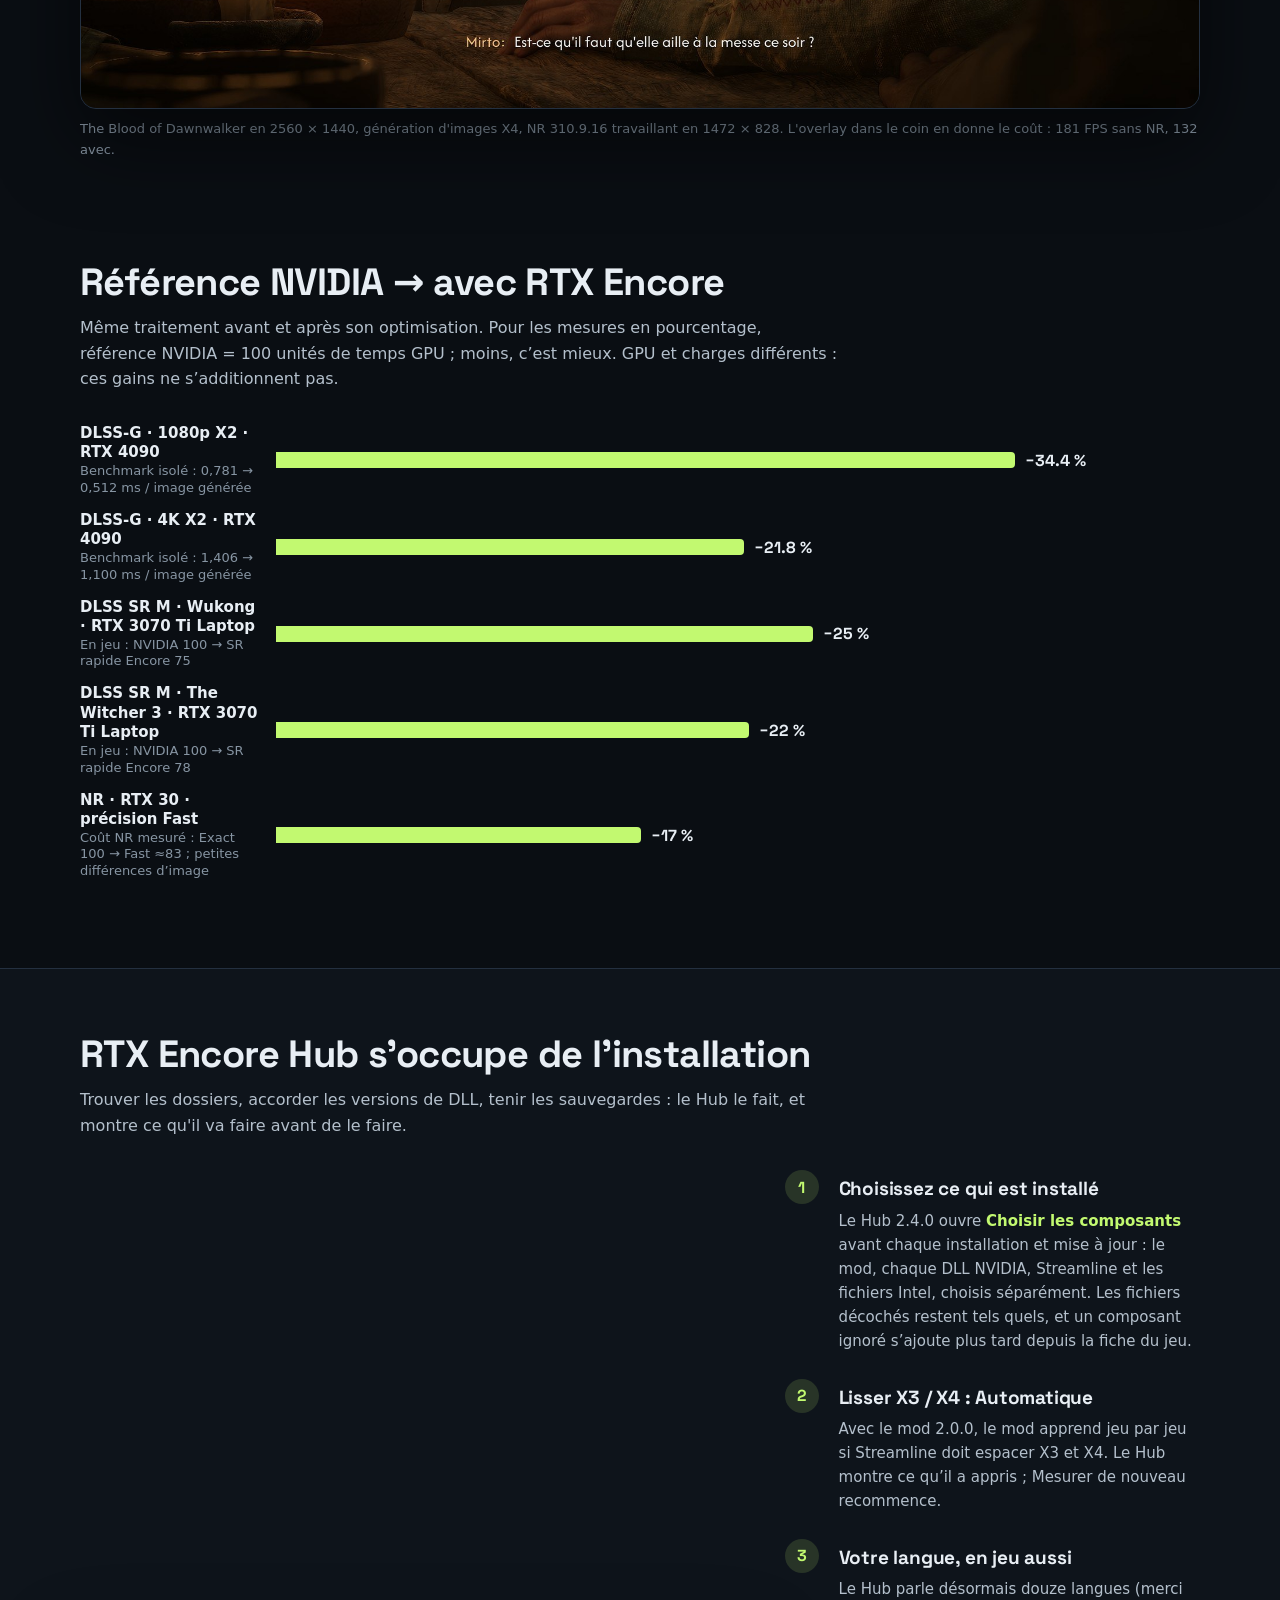
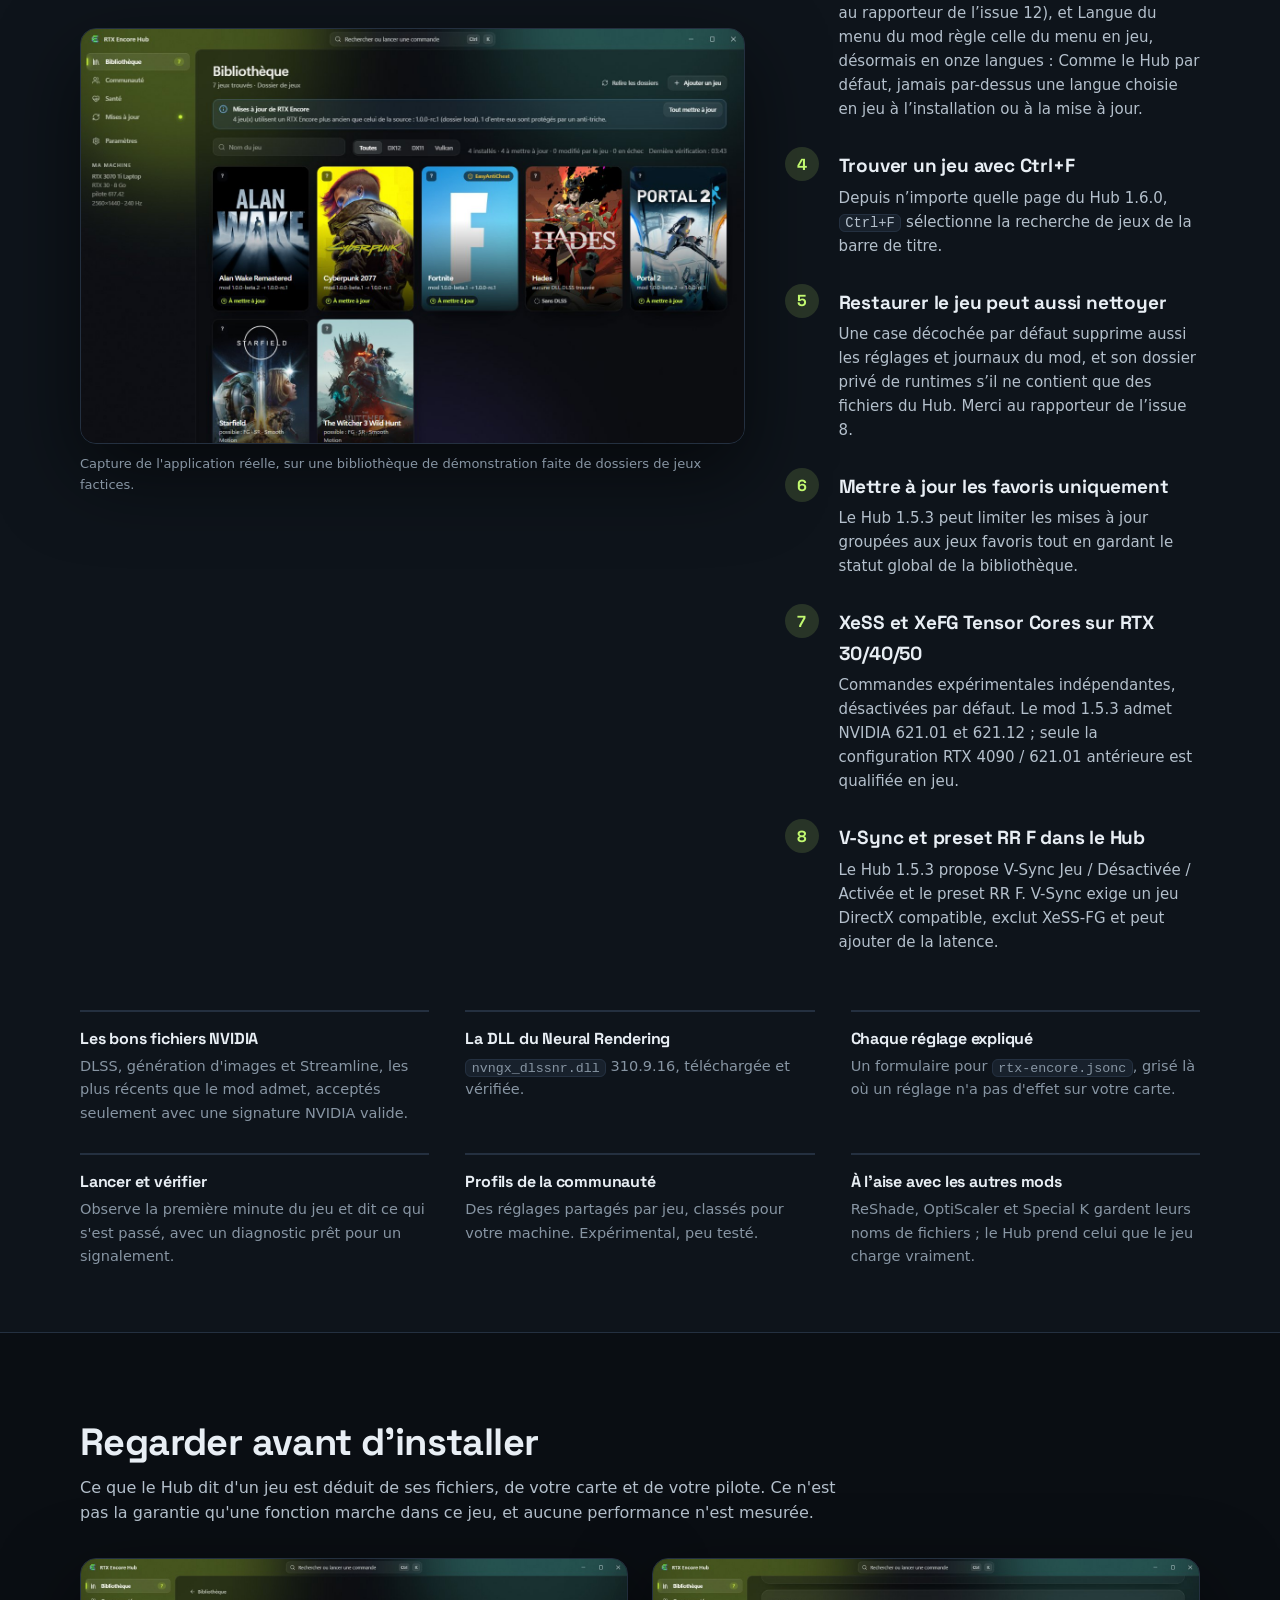
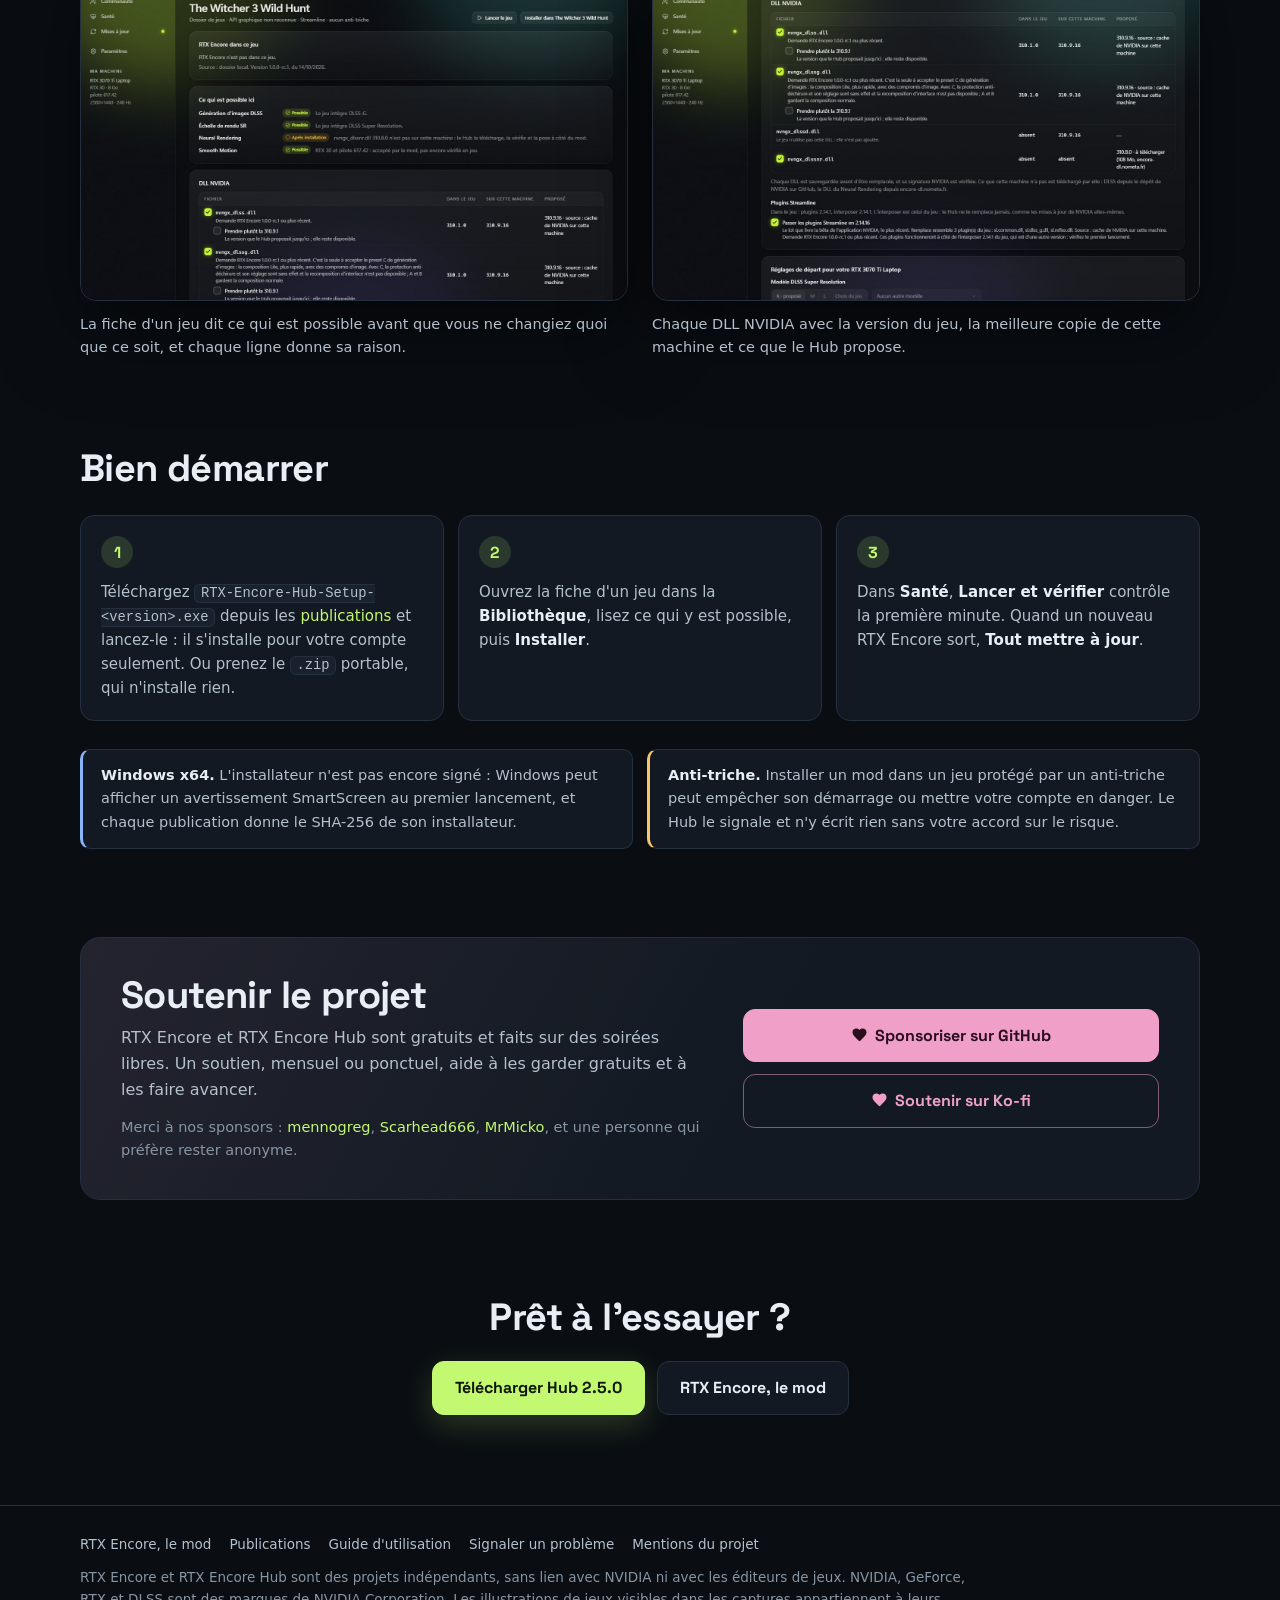
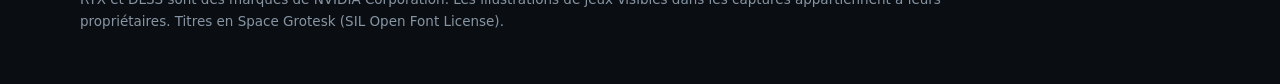
==== commit ff0072cf: "Publish RTX Encore 2.5.0 and Hub 2.5.0 site Co-authored-by: Codex <codex@openai.com>" ====
--- a/fr/index.html
+++ b/fr/index.html
@@ -3,8 +3,8 @@
 <head>
 <meta charset="utf-8">
 <meta name="viewport" content="width=device-width, initial-scale=1">
-<title>RTX Encore 2.4.2 · Hub 2.4.2</title>
-<meta name="description" content="RTX Encore 2.4.2 corrige la génération d’images bloquée à X2 ou X1 dans Kingdom Come: Deliverance II et parle coréen. Le Hub 2.4.2 est le Hub associé, désormais en coréen, et ne se bloque plus sur les sauvegardes qu’il ne reconnaît pas.">
+<title>RTX Encore 2.5.0 · Hub 2.5.0</title>
+<meta name="description" content="RTX Encore 2.5.0 ajoute la mise à l’échelle spatiale MWSR, améliore XeSS et XeFG sous Vulkan et corrige des plantages liés à ReShade dans Townfall. Le Hub permet de changer la touche du menu en jeu et d’enregistrer des raccourcis.">
 <link rel="canonical" href="https://encore.nometa.fr/fr/">
 <link rel="alternate" hreflang="en" href="https://encore.nometa.fr/">
 <link rel="alternate" hreflang="fr" href="https://encore.nometa.fr/fr/">
@@ -14,8 +14,8 @@
 <link rel="apple-touch-icon" href="../assets/apple-touch-icon.png">
 <link rel="preload" href="../assets/space-grotesk.woff2" as="font" type="font/woff2" crossorigin>
 <meta property="og:type" content="website">
-<meta property="og:title" content="RTX Encore 2.4.2 · Hub 2.4.2">
-<meta property="og:description" content="RTX Encore 2.4.2 corrige la génération d’images bloquée à X2 ou X1 dans Kingdom Come: Deliverance II et parle coréen. Le Hub 2.4.2 est le Hub associé, désormais en coréen, et ne se bloque plus sur les sauvegardes qu’il ne reconnaît pas.">
+<meta property="og:title" content="RTX Encore 2.5.0 · Hub 2.5.0">
+<meta property="og:description" content="RTX Encore 2.5.0 ajoute la mise à l’échelle spatiale MWSR, améliore XeSS et XeFG sous Vulkan et corrige des plantages liés à ReShade dans Townfall. Le Hub permet de changer la touche du menu en jeu et d’enregistrer des raccourcis.">
 <meta property="og:url" content="https://encore.nometa.fr/fr/">
 <meta property="og:image" content="https://encore.nometa.fr/assets/social-card.png">
 <meta property="og:image:width" content="1200">
@@ -35,35 +35,28 @@
 
 <main>
 <div class="wrap hero">
-<span class="badge">RTX Encore 2.4.2 · Hub 2.4.2</span>
+<span class="badge">RTX Encore 2.5.0 · Hub 2.5.0</span>
 <h1>Plus d’images.<br>Plus de jeux.<br><em>RTX Encore.</em></h1>
-<p class="lead">RTX Encore 2.4.2 corrige la génération d’images bloquée à X2 ou X1 dans Kingdom Come: Deliverance II et parle coréen. Le Hub 2.4.2 est le Hub associé, désormais en coréen, et ne se bloque plus sur les sauvegardes qu’il ne reconnaît pas.</p>
+<p class="lead">RTX Encore 2.5.0 ajoute la mise à l’échelle spatiale MWSR, améliore XeSS et XeFG sous Vulkan et corrige des plantages liés à ReShade dans Townfall. Le Hub permet de changer la touche du menu en jeu et d’enregistrer des raccourcis.</p>
 <p class="sub">Intel XeSS / XeFG, Pre-SR, le NR fovéal et Smooth Motion sur RTX 20 restent expérimentaux. La compatibilité dépend du jeu, de l’API graphique et des runtimes. <a href="https://github.com/SilyNoMeta/rtx-encore/issues/new/choose">Signaler un problème</a>.</p>
-<div class="actions"><a class="button primary" href="https://github.com/SilyNoMeta/rtx-encore-hub/releases/tag/v2.4.2">Télécharger Hub 2.4.2</a><a class="button" href="https://github.com/SilyNoMeta/rtx-encore/releases/tag/v2.4.2">Télécharger RTX Encore 2.4.2</a></div>
+<div class="actions"><a class="button primary" href="https://github.com/SilyNoMeta/rtx-encore-hub/releases/tag/v2.5.0">Télécharger Hub 2.5.0</a><a class="button" href="https://github.com/SilyNoMeta/rtx-encore/releases/tag/v2.5.0">Télécharger RTX Encore 2.5.0</a></div>
 <p class="under">Windows 10 et 11, x64 · treize langues · s&#x27;installe sans droits d&#x27;administrateur</p>
 </div>
 
 <section class="news" id="features"><div class="wrap">
-<h2>RTX Encore 2.4.0 et Hub 2.4.0</h2>
-<p class="sub">Le Neural Rendering reste expérimental et désactivé par défaut. La compatibilité dépend du jeu, de l’API, du GPU, du pilote et des runtimes. Aucun gain universel de FPS ou de qualité d’image n’est promis.</p>
-<div class="news-grid"><div class="card"><h3>2.4.2 : génération d’images dans Kingdom Come: Deliverance II</h3><p>Le multiplicateur n’est plus plafonné à X2 quand le Streamline du jeu fournit DLSS Frame Generation, l’overlay n’affiche plus « Ada » et XeFG ne refuse plus chaque image avec un upscaler. Le mainteneur a vérifié ces correctifs dans le jeu.</p></div>
-<div class="card"><h3>2.4.2 : le coréen, et plus de sauvegardes bloquantes</h3><p>Le Hub et le menu en jeu sont désormais disponibles en coréen (merci à la personne qui a ouvert l’issue 17). Un dossier de sauvegarde laissé par un autre dossier de données du Hub, après une réinstallation ou avec le Hub portable, ne bloque plus l’installation, la mise à jour ni la restauration : la fiche du jeu affiche seulement un avertissement (issue 15).</p></div>
-<div class="card"><h3>2.4.1 : correctif du menu FG du jeu</h3><p>RTX Encore 2.4.1 corrige une régression de la 2.4.0 qui pouvait limiter le menu de génération d’images du jeu à X2, alors que X3/X4 fonctionnaient depuis l’overlay RTX Encore. Merci à la personne ayant signalé le problème dans S.T.A.L.K.E.R. 2 pour les logs de démarrage détaillés et les vérifications X3/X4. Les logs confirment la régression initiale ; le correctif reste à confirmer dans son jeu.</p></div>
-<div class="card"><h3>Neural Rendering à plusieurs étapes</h3><p>Affectez chacune des une à quatre passes NR à Pre-SR, Post-SR ou Image finale, ou conservez le placement global. L’exécution suit le pipeline de l’image en préservant l’apparence de chaque passe. Les configurations existantes gardent leur comportement. Les hooks DLSS natifs couvrent les chemins DX11, DX12 et Vulkan compatibles ; chaque étape conserve ses exigences d’entrées, HUD, HDR et FG. Une étape tardive indisponible peut être refusée même si une étape précédente fonctionne.</p></div>
-<div class="card"><h3>FXAA et SMAA, HDR compris</h3><p>L’anticrénelage spatial optionnel avant ou après NIS/FSR 1 prend désormais en charge les chemins DirectX 11, DirectX 12 et Vulkan compatibles en SDR, HDR10 et scRGB. Cela étend le support DX11 SDR de la 2.3.0. Le résultat sur écran HDR physique et dans chaque jeu dépend toujours de la configuration.</p></div>
-<div class="card"><h3>Échelle DLSS personnalisée : 33–100 %</h3><p>L’échelle personnalisée DLSS Super Resolution descend à 33 % par axe, avec les mêmes bornes dans le Hub. Une résolution d’entrée réduite échange du détail source contre un coût de rendu inférieur ; le résultat dépend du jeu et du GPU.</p></div>
-<div class="card"><h3>Génération d’images et VRAM</h3><p>Les contrôles de marge VRAM physique évitent le double comptage des allocations. Les alertes de budget VRAM sont informatives et ne désactivent plus à elles seules la génération d’images. Cela ne garantit pas assez de mémoire pour toutes les configurations.</p></div>
-<div class="card"><h3>Correctifs de compatibilité</h3><p>Intégration SR natif, mouvement du jeu et routage Intel pour FC27. KCD2 conserve le contrôle du moteur de menu avec les exports clients NGX. Correction des limites des anciens runtimes DLSS-G et de l’activité affichée en X2. Ajout des profils hors ligne du pilote NVIDIA 621.24 ; les runtimes et matériels doivent rester compatibles.</p></div>
-<div class="card"><h3>Horizon et Image finale</h3><p>Correction des entrées des hooks de soumission D3D12, de la télémétrie FG native, des entrées Pre-SR RGB10 et de la composition scène/HUD en Image finale. Pre-SR/Post-SR/Image finale et la télémétrie ont été confirmés sur un candidat précédent. Le dernier correctif de scintillement du HUD est couvert par les tests et replays, mais reste à confirmer en jeu ; les attentes intermittentes en cinématique restent à examiner. Le NR D3D12 à mouvement jitteré reste un diagnostic désactivé par défaut.</p></div>
-<div class="card"><h3>Choix de version et réparation des composants dans le Hub</h3><p>Choisissez une version publiée du mod dans les paramètres pour la conserver ou revenir à une version précédente. Le Hub associé expose le placement NR de la 2.4.0 et l’échelle à 33 %, reconnaît NVIDIA 621.24 et installe/répare les dépendances Streamline SR nécessaires. Les anciens mods gardent les commandes qui leur correspondent.</p></div>
-<div class="card"><h3>Game motion vectors</h3><p>Toujours disponible depuis la 2.3.0 : la génération d’images ajoutée aux jeux DLSS-SR sans DLSS-FG utilise par défaut les vecteurs du jeu en DX12, DX11 et Vulkan, avec repli automatique vers RTX Encore. Les choix explicites existants sont conservés.</p></div>
+<h2>RTX Encore 2.5.0 et Hub 2.5.0</h2>
+<p class="sub">La compatibilité dépend du jeu, du GPU, de l’API et des runtimes. Sans DLSS natif, le mouvement est estimé et le HUD est traité avec l’image. Les essais du mainteneur incluent Les Sims 4, Skyrim et Elden Ring sur RTX 4090 ; ils ne certifient pas tous les jeux ni GPU. X5/X6 et Neural Rendering restent expérimentaux. Les corrections de la 2.1.0 ont été vérifiées par le mainteneur dans chaque jeu cité avec des builds de test, sur RTX 4090 ou RTX 3070 Ti Laptop ; les binaires finaux 2.1.0 n’ont pas de retest distinct en jeu.</p>
+<div class="news-grid"><div class="card"><h3>Mise à l’échelle spatiale MWSR</h3><p>MoonlightWeb Super Resolution, de Bruno Martin, devient le moteur spatial par défaut. NIS et FSR 1 restent disponibles sur les chemins compatibles sous DirectX 11, DirectX 12 et Vulkan.</p></div>
+<div class="card"><h3>XeSS et XeFG sous Vulkan</h3><p>L’accélération Tensor de XeSS SR est expérimentale et disponible sur les cartes NVIDIA compatibles. XeFG prend en charge davantage de formats de vecteurs du jeu. Dans Red Dead Redemption 2, XeSS SR peut reprendre après un repli temporaire sur DLSS.</p></div>
+<div class="card"><h3>ReShade et génération d’images</h3><p>Cette version corrige des plantages dans Townfall avec ReShade et DLSS-G, DLSS Super Resolution ou Ray Reconstruction. La build finale reste à retester dans Townfall. Les bandes noires peuvent encore faire basculer la génération d’images sur l’estimation du mouvement.</p></div>
+<div class="card"><h3>Touche du menu et raccourcis</h3><p>Choisissez la touche du menu Encore dans le Hub, appliquez-la aux jeux déjà installés et enregistrez vos raccourcis directement au clavier.</p></div>
 </div>
 </div></section>
 
 <section class="community wrap" aria-labelledby="community-title">
 <div>
 <h2 id="community-title">Le Discord de RTX Encore est ouvert</h2>
-<p>RTX Encore 2.4.2 corrige la génération d’images bloquée à X2 ou X1 dans Kingdom Come: Deliverance II et parle coréen. Le Hub 2.4.2 est le Hub associé, désormais en coréen, et ne se bloque plus sur les sauvegardes qu’il ne reconnaît pas.</p>
+<p>RTX Encore 2.5.0 ajoute la mise à l’échelle spatiale MWSR, améliore XeSS et XeFG sous Vulkan et corrige des plantages liés à ReShade dans Townfall. Le Hub permet de changer la touche du menu en jeu et d’enregistrer des raccourcis.</p>
 </div>
 <a class="button discord" href="https://discord.gg/Zwmq4Xc2Br"><svg viewBox="0 0 24 24" width="22" height="22" fill="currentColor" aria-hidden="true"><path d="M20.317 4.37a19.8 19.8 0 0 0-4.885-1.515c-.21.38-.452.892-.62 1.3a18.2 18.2 0 0 0-5.42 0 14 14 0 0 0-.628-1.3 19.7 19.7 0 0 0-4.888 1.52C.785 8.95-.053 13.41.366 17.808a20 20 0 0 0 5.993 3.03c.484-.654.915-1.35 1.287-2.082a13 13 0 0 1-2.027-.966l.497-.386c3.908 1.82 8.16 1.82 12.022 0l.498.386a13 13 0 0 1-2.03.968c.372.73.802 1.427 1.287 2.08a20 20 0 0 0 5.995-3.03c.492-5.1-.84-9.52-3.571-13.438ZM8.02 15.1c-1.173 0-2.134-1.073-2.134-2.392s.94-2.394 2.134-2.394c1.205 0 2.155 1.083 2.134 2.394 0 1.32-.94 2.392-2.134 2.392Zm7.96 0c-1.173 0-2.134-1.073-2.134-2.392s.94-2.394 2.134-2.394c1.205 0 2.155 1.083 2.134 2.394 0 1.32-.93 2.392-2.134 2.392Z"/></svg>Rejoindre le Discord</a>
 </section>
@@ -79,7 +72,7 @@
 
 <section id="nr"><div class="wrap">
 <h2>Le Neural Rendering, avant et après</h2>
-<p class="sub">Le Neural Rendering utilise le réseau de NVIDIA pour modifier une image compatible à l’étape SR ou, avec Image finale, après les effets du jeu. Une à quatre passes, apparence par passe et HDR sur les chemins pris en charge. RTX Encore le fait tourner sur RTX 20, 30 et 40, avec ses propres optimisations RTX 30. Expérimental, désactivé par défaut.</p>
+<p class="sub">Le Neural Rendering est le réseau de NVIDIA qui travaille sur l&#x27;image produite par DLSS : une à quatre passes, un style pour chacune, HDR compris. RTX Encore le fait tourner sur RTX 20, 30 et 40, avec ses propres optimisations pour les RTX 30. Expérimental, désactivé par défaut.</p>
 <div class="compare-nr">
 <input type="radio" name="nr-view" id="nr-on" checked><input type="radio" name="nr-view" id="nr-off">
 <div class="tabs"><label for="nr-on">Avec Neural Rendering</label><label for="nr-off">Sans Neural Rendering</label></div>
@@ -161,7 +154,7 @@
 
 <div class="wrap cta">
 <h2>Prêt à l&#x27;essayer ?</h2>
-<div class="actions"><a class="button primary" href="https://github.com/SilyNoMeta/rtx-encore-hub/releases/tag/v2.4.2">Télécharger Hub 2.4.2</a><a class="button" href="https://github.com/SilyNoMeta/rtx-encore">RTX Encore, le mod</a></div>
+<div class="actions"><a class="button primary" href="https://github.com/SilyNoMeta/rtx-encore-hub/releases/tag/v2.5.0">Télécharger Hub 2.5.0</a><a class="button" href="https://github.com/SilyNoMeta/rtx-encore">RTX Encore, le mod</a></div>
 </div>
 </main>
 
